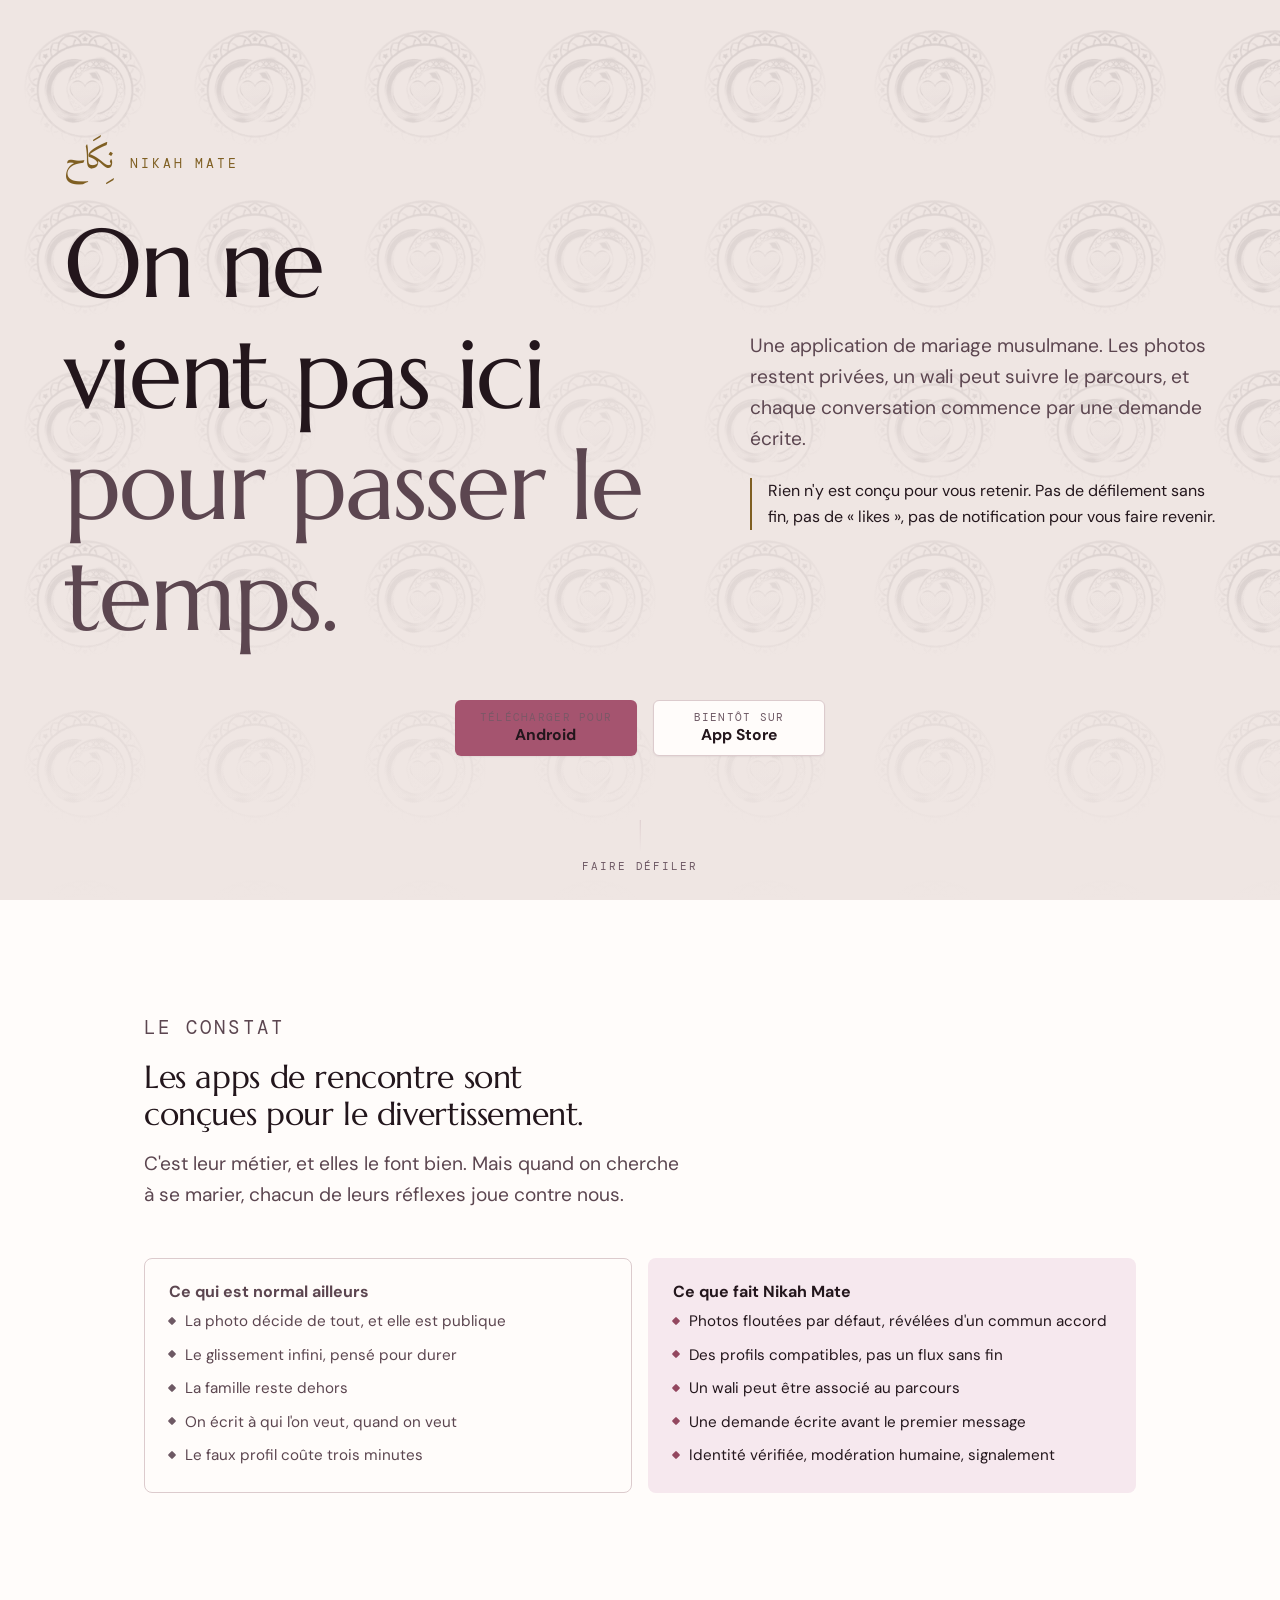
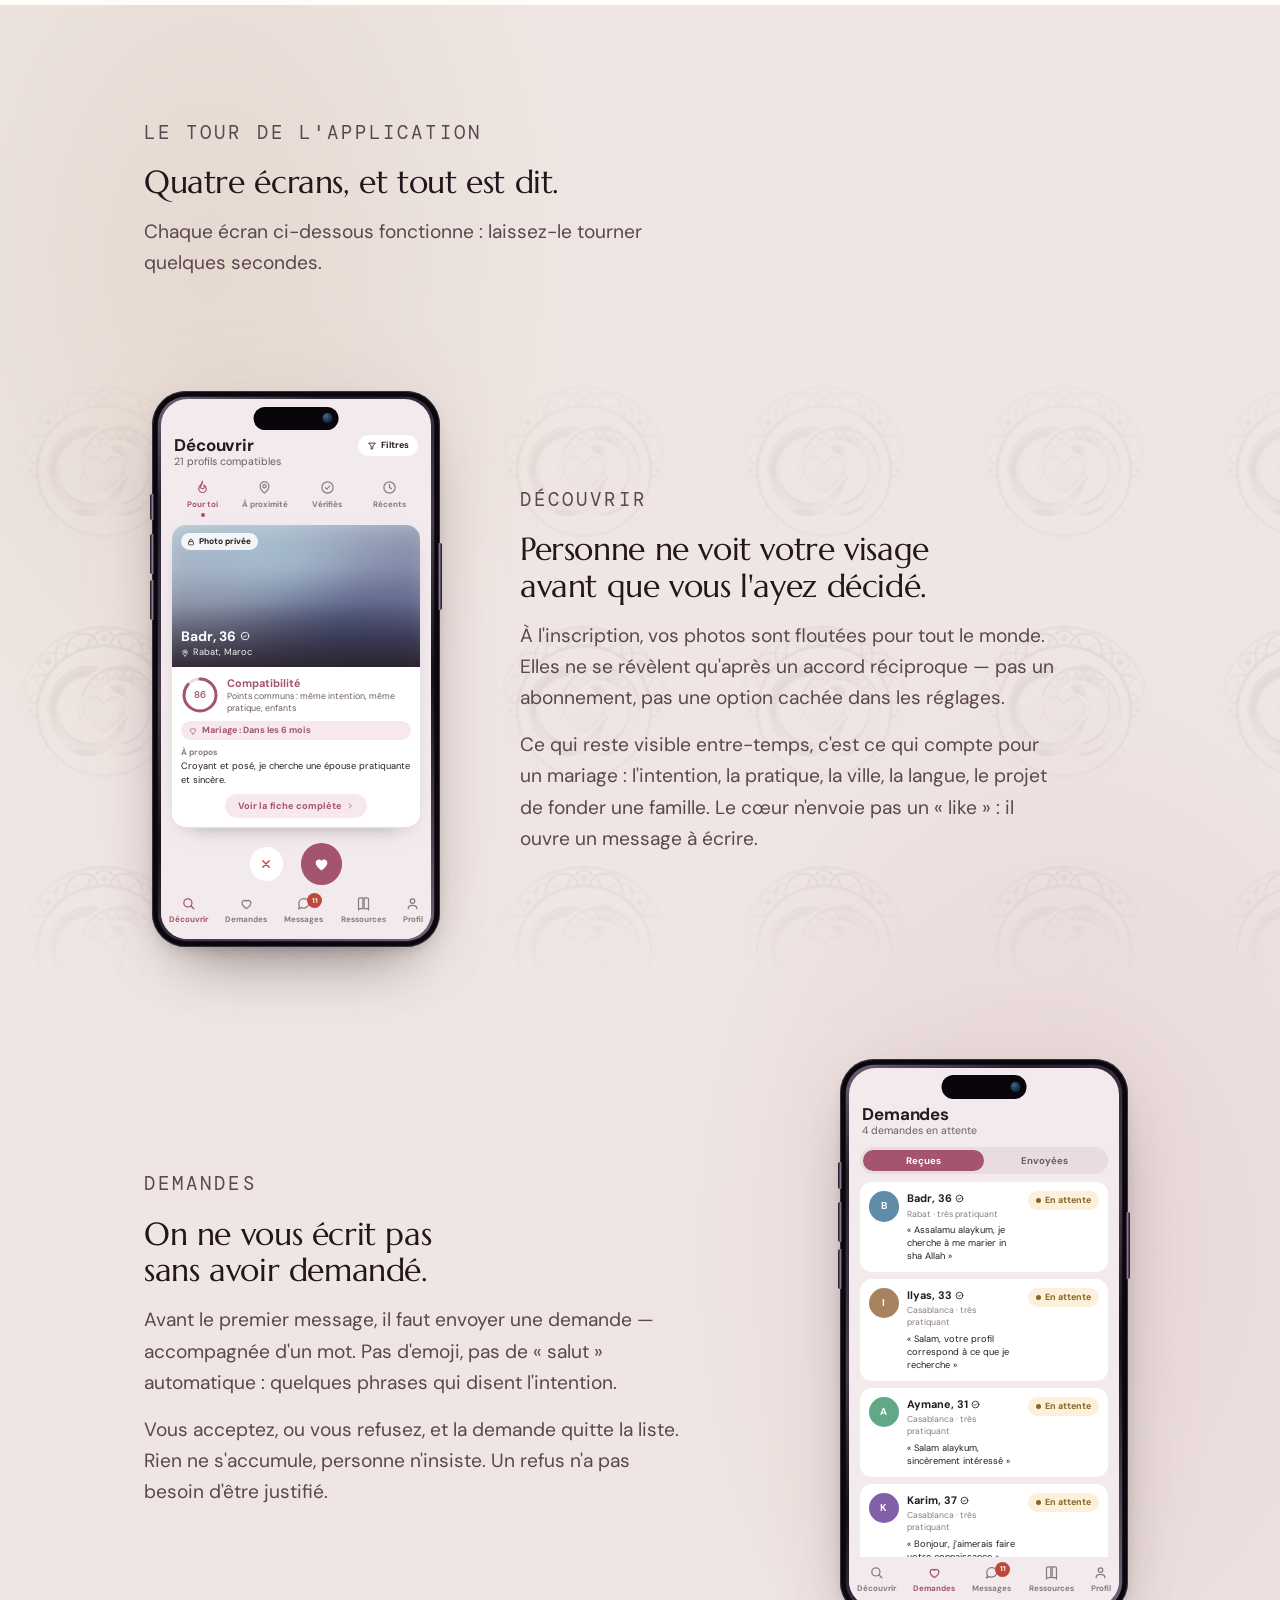
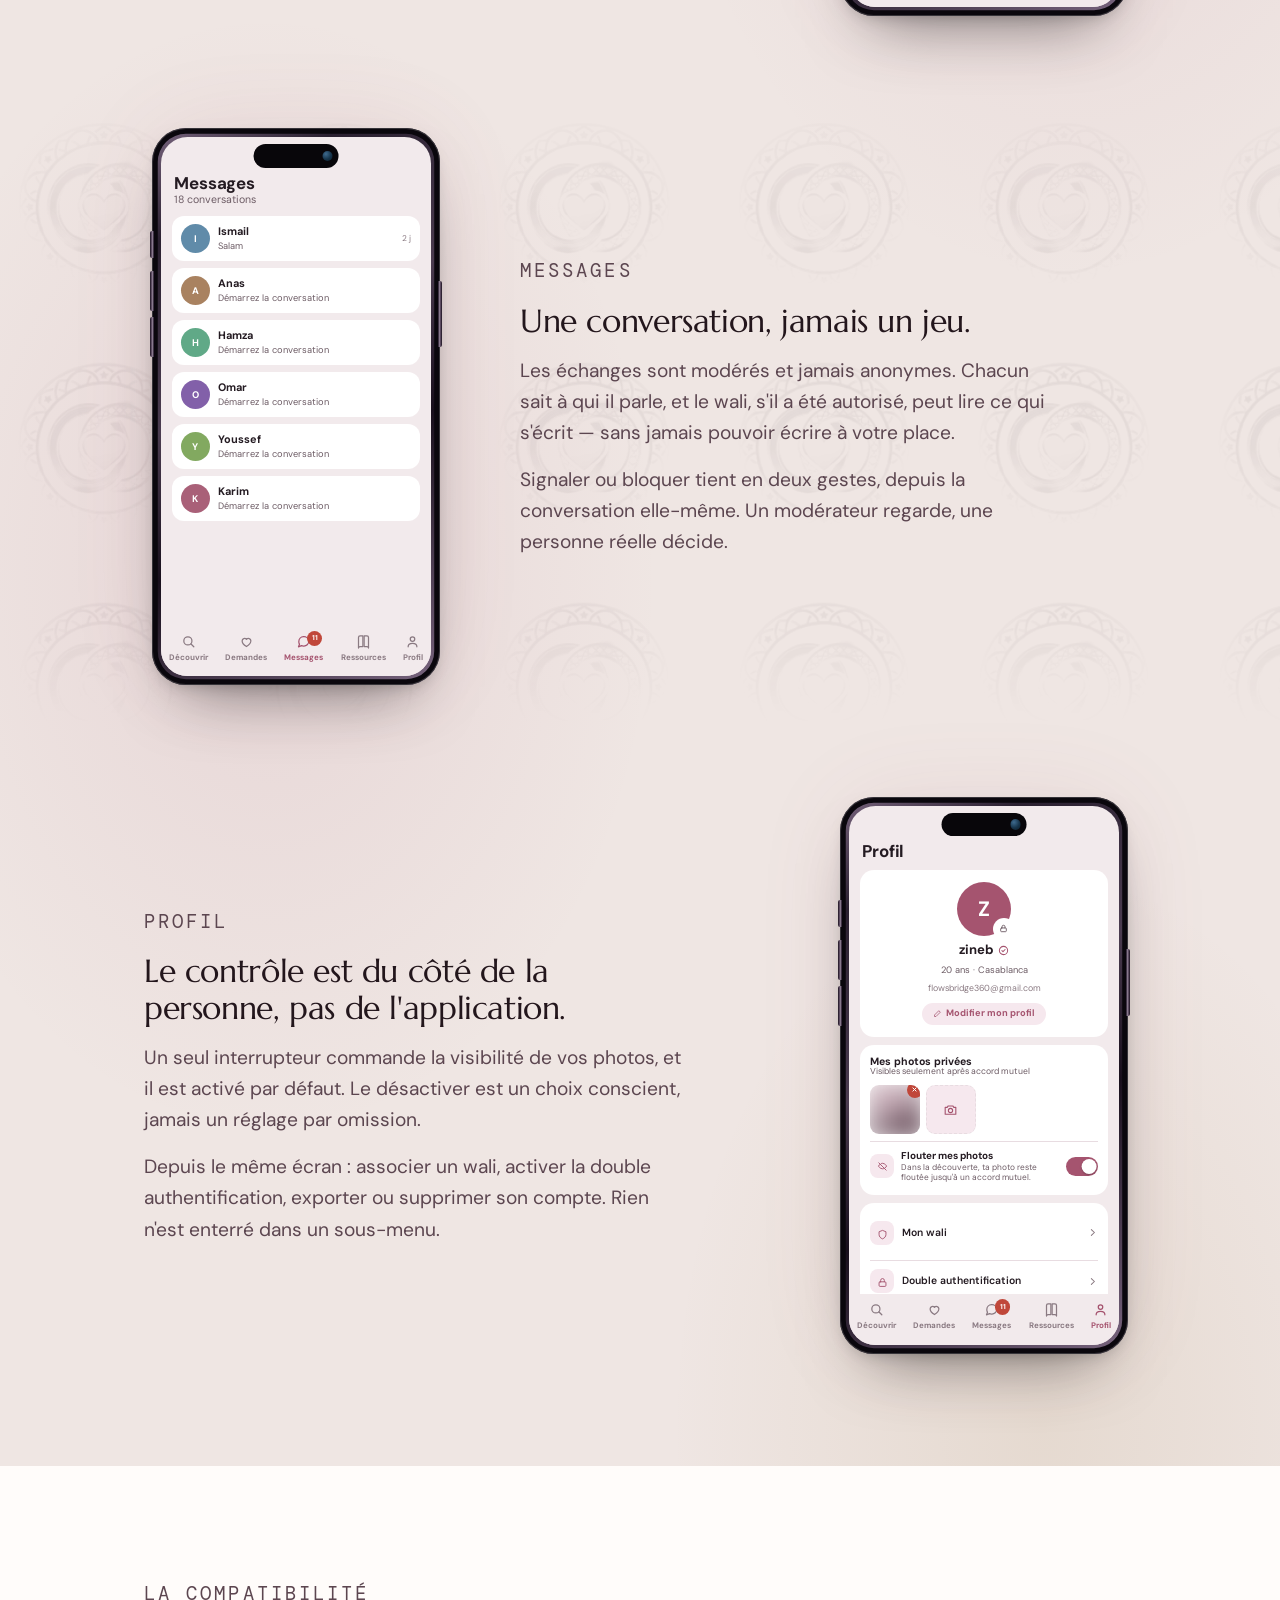
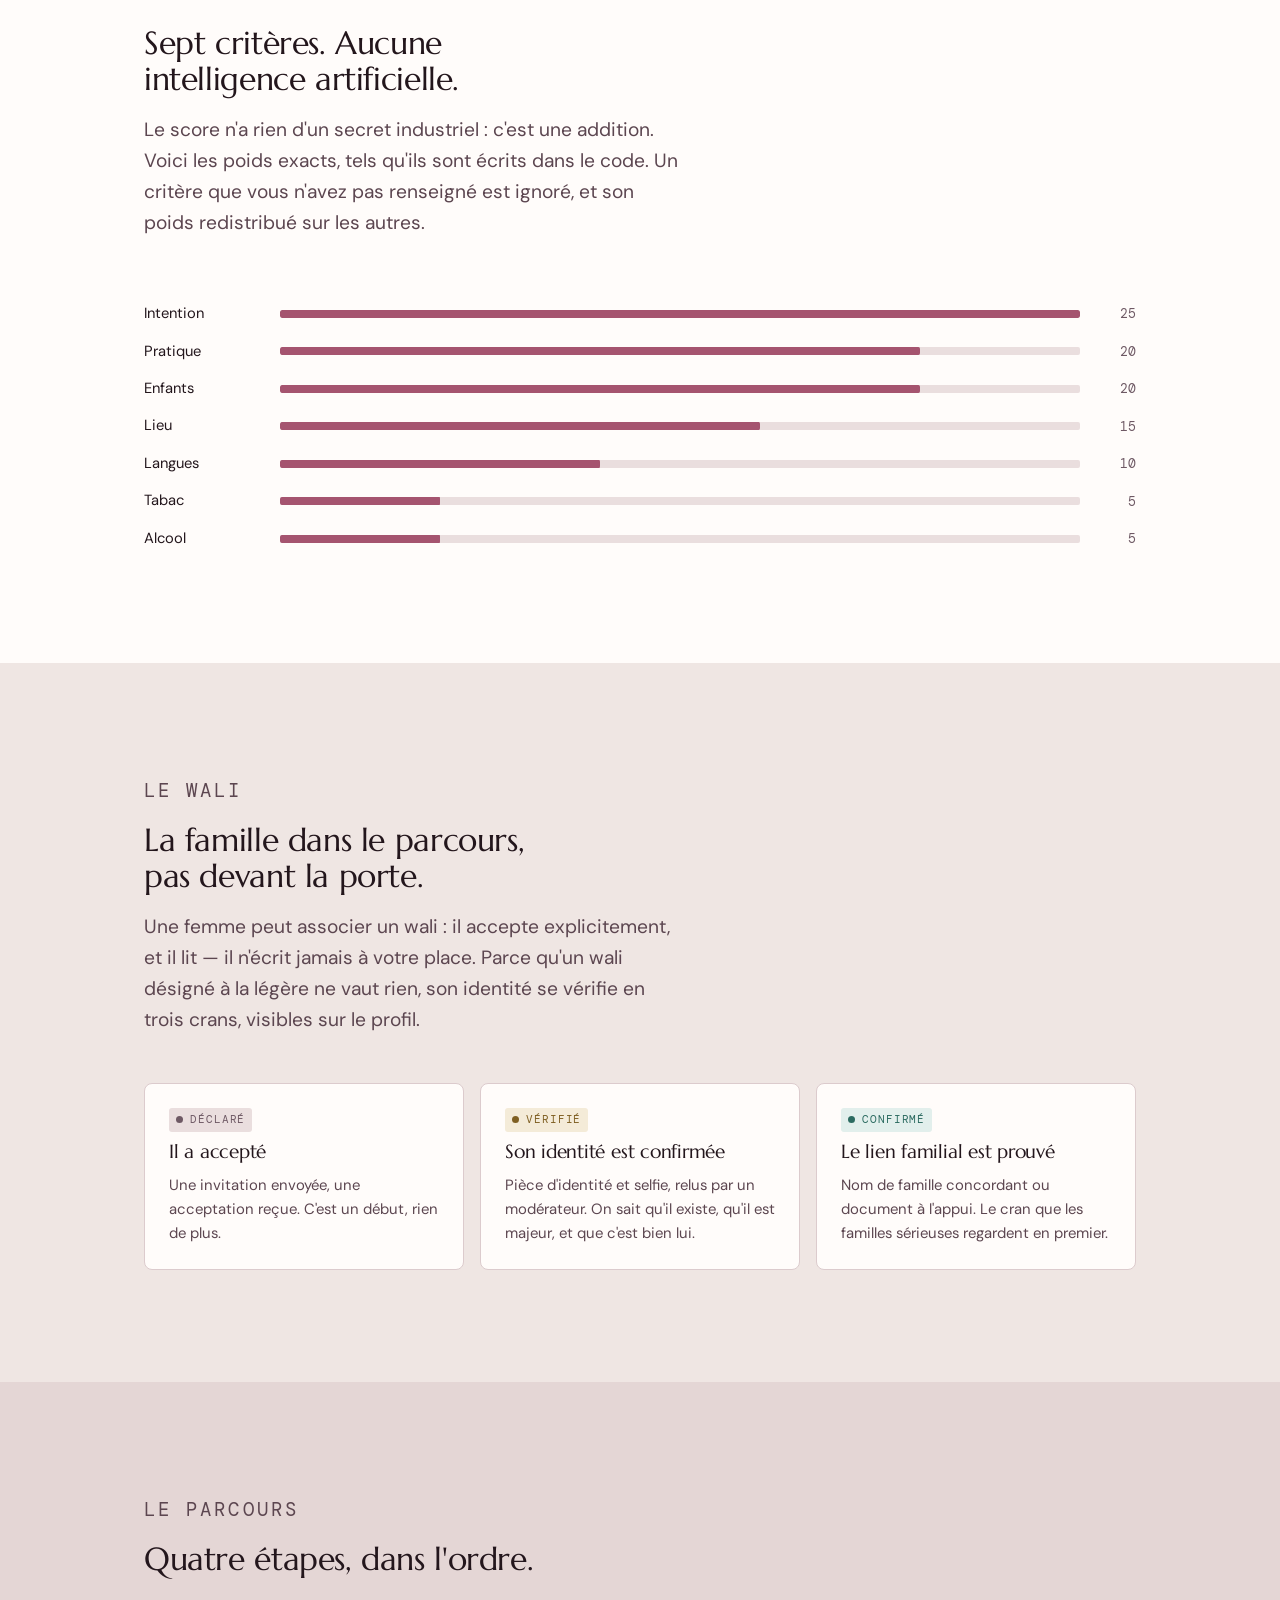
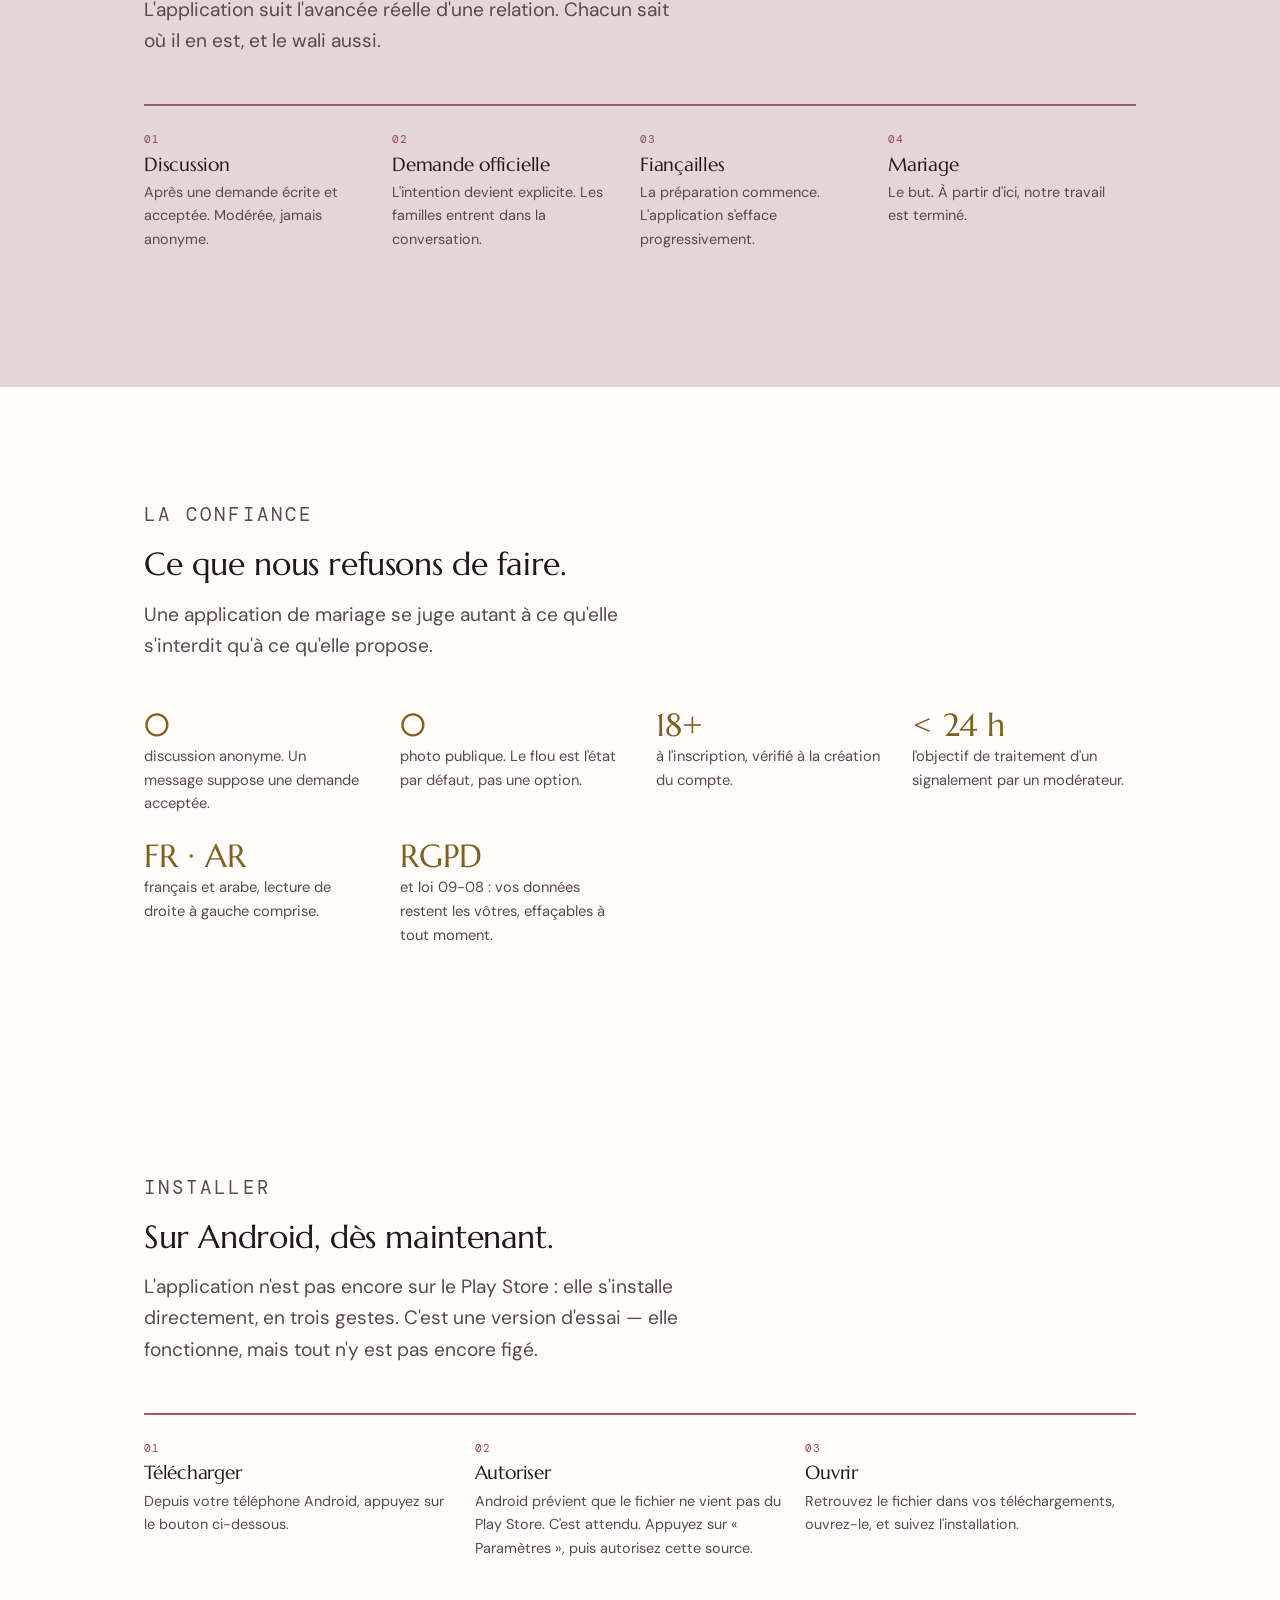
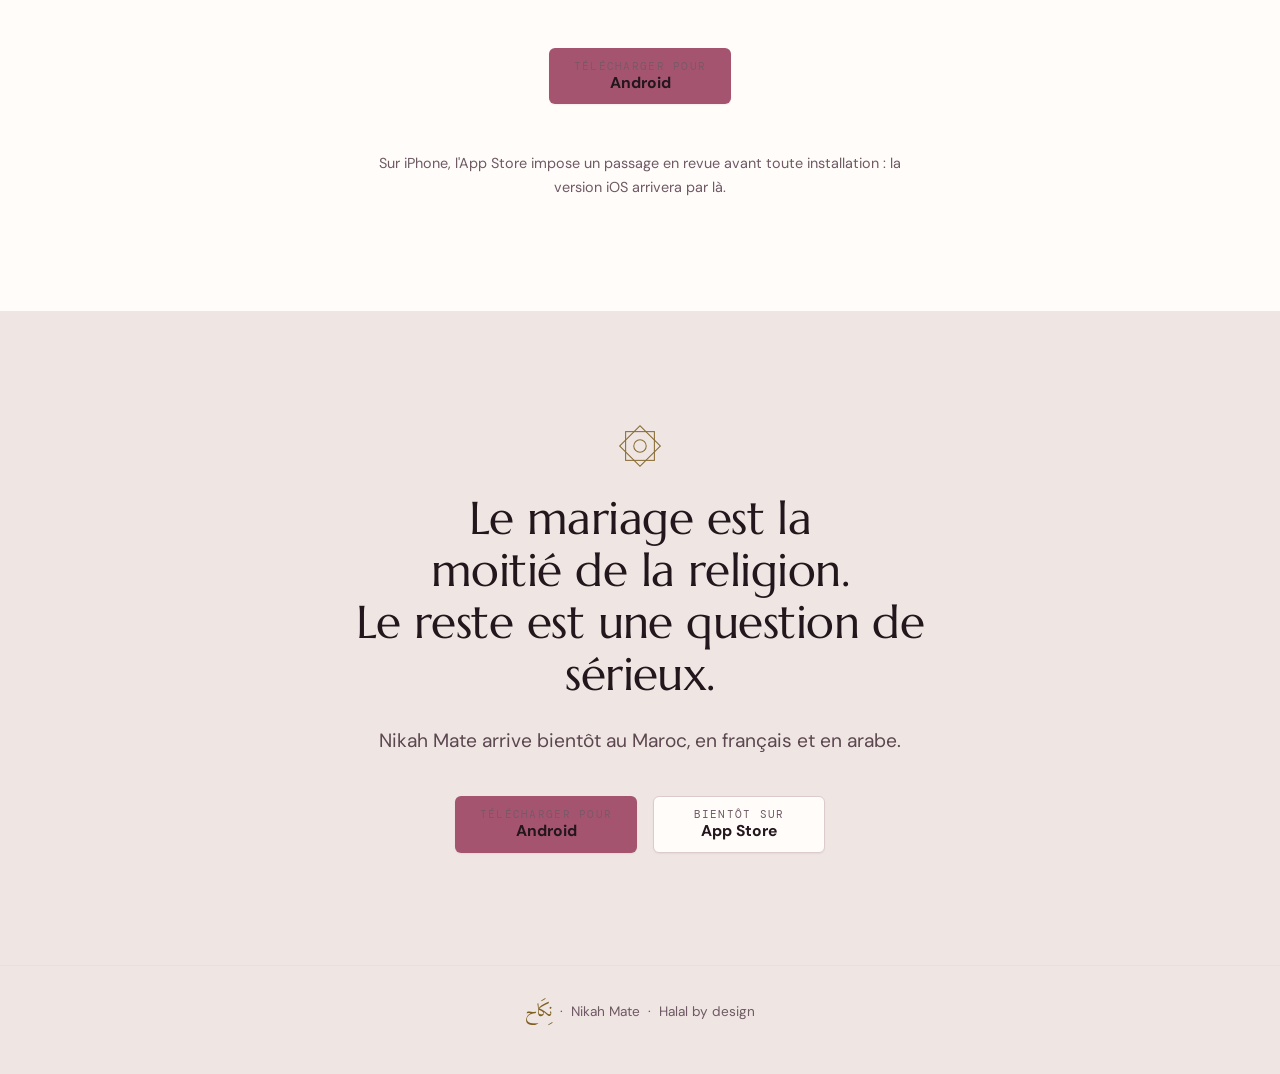
==== index.html @ a880b97d "feat: add landing page with android download" ====
<!doctype html>
<html lang="fr">
<head>
<meta charset="utf-8">
<meta name="viewport" content="width=device-width, initial-scale=1">

<title>Nikah Mate — application de mariage musulmane</title>
<meta name="description" content="Une application de mariage musulmane : photos privées par défaut, wali associé au parcours, conversations modérées. Bientôt sur iOS et Android.">

<!-- Adresse publique du site. À remplacer par ton domaine définitif :
     c'est le seul endroit à modifier, ici et dans les deux balises og:url
     et canonical ci-dessous. -->
<link rel="canonical" href="https://nikahmate.netlify.app/">

<meta property="og:type" content="website">
<meta property="og:locale" content="fr_FR">
<meta property="og:site_name" content="Nikah Mate">
<meta property="og:title" content="Nikah Mate — application de mariage musulmane">
<meta property="og:description" content="Photos privées par défaut, wali associé au parcours, conversations modérées. On ne vient pas ici pour passer le temps.">
<meta property="og:url" content="https://nikahmate.netlify.app/">
<meta property="og:image" content="https://nikahmate.netlify.app/assets/og.png">
<meta property="og:image:width" content="1200">
<meta property="og:image:height" content="630">
<meta property="og:image:alt" content="Le logo de Nikah Mate sur fond aubergine.">
<meta name="twitter:card" content="summary_large_image">

<link rel="icon" type="image/png" sizes="32x32" href="assets/favicon-32.png">
<link rel="apple-touch-icon" href="assets/apple-touch-icon.png">

<!-- La couleur de la barre du navigateur suit le thème du visiteur. -->
<meta name="theme-color" content="#EFE6E3" media="(prefers-color-scheme: light)">
<meta name="theme-color" content="#191014" media="(prefers-color-scheme: dark)">

<link rel="preconnect" href="https://fonts.googleapis.com">
<link rel="preconnect" href="https://fonts.gstatic.com" crossorigin>
<link rel="stylesheet" href="https://fonts.googleapis.com/css2?family=Amiri:wght@400;700&family=DM+Mono:wght@400;500&family=DM+Sans:opsz,wght@9..40,400;9..40,500;9..40,700&family=Marcellus&display=swap">

<link rel="stylesheet" href="assets/styles.css">
<script src="assets/app.js" defer></script>
</head>
<body>

<!-- ══ pictogrammes, définis une fois ══ -->
<svg width="0" height="0" style="position:absolute" aria-hidden="true">
  <defs>
    <g id="i-flame"><path d="M12 2c1 4-3 5-3 9a3 3 0 0 0 6 0c0-1-.4-2-1-3 2 1 4 3.5 4 6a6 6 0 0 1-12 0c0-5 5-6 6-12z"/></g>
    <g id="i-pin"><path d="M12 21s7-5.5 7-11a7 7 0 1 0-14 0c0 5.5 7 11 7 11z"/><circle cx="12" cy="10" r="2.6"/></g>
    <g id="i-check-c"><circle cx="12" cy="12" r="9"/><path d="M8.5 12.2l2.4 2.4 4.6-4.8"/></g>
    <g id="i-clock"><circle cx="12" cy="12" r="9"/><path d="M12 7.5V12l3 1.8"/></g>
    <g id="i-search"><circle cx="11" cy="11" r="6.5"/><path d="M16 16l4.5 4.5"/></g>
    <g id="i-hands"><path d="M12 20s-7-4.3-7-9a4 4 0 0 1 7-2.6A4 4 0 0 1 19 11c0 4.7-7 9-7 9z"/></g>
    <g id="i-msg"><path d="M20.5 11.5a7.8 7.8 0 0 1-8.5 7.8 9 9 0 0 1-3.2-.6L4 20.5l1.6-4.2a7.6 7.6 0 0 1-1.1-4A8 8 0 0 1 12 4.3a8 8 0 0 1 8.5 7.2z"/></g>
    <g id="i-book"><path d="M4 5.5A2.5 2.5 0 0 1 6.5 3H11v17H6.5A2.5 2.5 0 0 0 4 22.5z"/><path d="M20 5.5A2.5 2.5 0 0 0 17.5 3H13v17h4.5a2.5 2.5 0 0 1 2.5 2.5z"/></g>
    <g id="i-user"><circle cx="12" cy="8" r="3.6"/><path d="M5 20.5c0-3.6 3.1-5.6 7-5.6s7 2 7 5.6"/></g>
    <g id="i-heart"><path d="M12 20.4S3.8 15.2 3.8 9.6A4.6 4.6 0 0 1 12 6.9a4.6 4.6 0 0 1 8.2 2.7c0 5.6-8.2 10.8-8.2 10.8z"/></g>
    <g id="i-x"><path d="M6.5 6.5l11 11M17.5 6.5l-11 11"/></g>
    <g id="i-funnel"><path d="M4 5h16l-6 7v6l-4 2v-8z"/></g>
    <g id="i-chev"><path d="M9.5 5.5L16 12l-6.5 6.5"/></g>
    <g id="i-lock"><rect x="4.5" y="10.5" width="15" height="10" rx="2.2"/><path d="M8 10.5V7.4a4 4 0 0 1 8 0v3.1"/></g>
    <g id="i-shield"><path d="M12 3l7.5 3v6c0 4.6-3.2 8-7.5 9.5C7.7 20 4.5 16.6 4.5 12V6z"/></g>
    <g id="i-cam"><path d="M3.5 8.5h3.2l1.6-2.2h7.4l1.6 2.2h3.2v11h-17z"/><circle cx="12" cy="13.6" r="3.4"/></g>
    <g id="i-eye-off"><path d="M4 4l16 16"/><path d="M9.6 5.4A9.8 9.8 0 0 1 12 5c5.5 0 9 6 9 6a15 15 0 0 1-3.2 3.9M6.3 7.4A15.6 15.6 0 0 0 3 11s3.5 6 9 6a9.6 9.6 0 0 0 3.6-.7"/></g>
    <g id="i-pencil"><path d="M15.5 4.5l4 4L8 20H4v-4z"/></g>
  </defs>
</svg>

<div class="progress" aria-hidden="true"></div>

<!-- ══════════════ HÉRO ══════════════ -->
<header class="hero">
  <div id="lattice" aria-hidden="true"></div>

  <div class="hero-inner">
    <div class="wordmark rise" style="--i:0">
      <span class="ar">نِكَاح</span>
      <span class="lat">Nikah&nbsp;Mate</span>
    </div>

    <h1 class="rise" style="--i:1">
      On ne vient pas ici<br>
      <span class="soft">pour passer le temps.</span>
    </h1>

    <div class="hero-side">
      <p class="hero-lede rise" style="--i:2">
        Une application de mariage musulmane. Les photos restent privées,
        un wali peut suivre le parcours, et chaque conversation commence
        par une demande écrite.
      </p>

      <p class="hero-note rise" style="--i:3">
        Rien n'y est conçu pour vous retenir. Pas de défilement sans fin,
        pas de « likes », pas de notification pour vous faire revenir.
      </p>
    </div>

    <div class="cta-row rise" style="--i:4">
      <a class="store store--go" href="https://github.com/TON-COMPTE/nikah-mate-site/releases/latest/download/nikah-mate.apk" download>
        <span class="small">Télécharger pour</span>
        <span class="big">Android</span>
      </a>
      <span class="store"><span class="small">Bientôt sur</span><span class="big">App Store</span></span>
    </div>
  </div>

  <div class="scroll-hint" aria-hidden="true"><i></i>Faire défiler</div>
</header>

<!-- ══════════════ LE CONSTAT ══════════════ -->
<section class="band band--surface">
  <div class="inner">
    <div class="prose rise">
      <p class="eyebrow">Le constat</p>
      <h2>Les apps de rencontre sont conçues pour le divertissement.</h2>
      <p>C'est leur métier, et elles le font bien. Mais quand on cherche à se marier, chacun de leurs réflexes joue contre nous.</p>
    </div>

    <div class="contrast-grid">
      <div class="pane pane--them rise" style="--i:0">
        <h3>Ce qui est normal ailleurs</h3>
        <ul>
          <li>La photo décide de tout, et elle est publique</li>
          <li>Le glissement infini, pensé pour durer</li>
          <li>La famille reste dehors</li>
          <li>On écrit à qui l'on veut, quand on veut</li>
          <li>Le faux profil coûte trois minutes</li>
        </ul>
      </div>
      <div class="pane pane--us rise" style="--i:1">
        <h3>Ce que fait Nikah Mate</h3>
        <ul>
          <li>Photos floutées par défaut, révélées d'un commun accord</li>
          <li>Des profils compatibles, pas un flux sans fin</li>
          <li>Un wali peut être associé au parcours</li>
          <li>Une demande écrite avant le premier message</li>
          <li>Identité vérifiée, modération humaine, signalement</li>
        </ul>
      </div>
    </div>
  </div>
</section>

<!-- ══════════════════════════════════════════════════════════
     LE TOUR DE L'APPLICATION — quatre écrans, quatre gestes
     ══════════════════════════════════════════════════════════ -->
<section class="band band--tour">
  <div class="inner tour">

    <div class="prose rise">
      <p class="eyebrow">Le tour de l'application</p>
      <h2>Quatre écrans, et tout est dit.</h2>
      <p>Chaque écran ci-dessous fonctionne : laissez-le tourner quelques secondes.</p>
    </div>

    <!-- ── 1. DÉCOUVRIR ── -->
    <div class="scene scene--tiled">
      <div class="ph rise" role="img" aria-label="Écran Découvrir : une carte de profil avec photo floutée, ville, score de compatibilité et les boutons refuser ou envoyer une demande.">
        <div class="ph-screen">
          <div class="ph-head">
            <div style="flex:1">
              <div class="ttl">Découvrir</div>
              <div class="sub">21 profils compatibles</div>
            </div>
            <span class="a-pill" style="background:var(--a-card);color:var(--a-ink);padding:.28rem .55rem">
              <svg class="ico" width="10" height="10" viewBox="0 0 24 24" fill="none" stroke="currentColor" stroke-width="2" stroke-linejoin="round"><use href="#i-funnel"/></svg>
              Filtres
            </span>
          </div>

          <div class="ph-body">
            <div>
              <div class="sorttabs" id="d-tabs">
                <div class="sorttab on"><svg class="ico" width="15" height="15" viewBox="0 0 24 24" fill="none" stroke="currentColor" stroke-width="1.9" stroke-linejoin="round"><use href="#i-flame"/></svg><span>Pour toi</span></div>
                <div class="sorttab"><svg class="ico" width="15" height="15" viewBox="0 0 24 24" fill="none" stroke="currentColor" stroke-width="1.9" stroke-linejoin="round"><use href="#i-pin"/></svg><span>À proximité</span></div>
                <div class="sorttab"><svg class="ico" width="15" height="15" viewBox="0 0 24 24" fill="none" stroke="currentColor" stroke-width="1.9" stroke-linecap="round" stroke-linejoin="round"><use href="#i-check-c"/></svg><span>Vérifiés</span></div>
                <div class="sorttab"><svg class="ico" width="15" height="15" viewBox="0 0 24 24" fill="none" stroke="currentColor" stroke-width="1.9" stroke-linecap="round"><use href="#i-clock"/></svg><span>Récents</span></div>
              </div>
              <div class="dotrail"><b id="d-dot"></b></div>
            </div>

            <div class="stack" id="d-stack"></div>

            <div class="dacts">
              <div class="dbtn dbtn--no"><svg class="ico" width="14" height="14" viewBox="0 0 24 24" fill="none" stroke="currentColor" stroke-width="2.4" stroke-linecap="round"><use href="#i-x"/></svg></div>
              <div class="dbtn dbtn--yes" id="d-heart"><svg class="ico" width="17" height="17" viewBox="0 0 24 24" fill="currentColor"><use href="#i-heart"/></svg></div>
            </div>
          </div>

          <nav class="ph-tabs">
            <div class="ph-tab on"><svg class="ico" width="15" height="15" viewBox="0 0 24 24" fill="none" stroke="currentColor" stroke-width="2" stroke-linecap="round"><use href="#i-search"/></svg><span>Découvrir</span></div>
            <div class="ph-tab"><svg class="ico" width="15" height="15" viewBox="0 0 24 24" fill="none" stroke="currentColor" stroke-width="2" stroke-linejoin="round"><use href="#i-hands"/></svg><span>Demandes</span></div>
            <div class="ph-tab"><svg class="ico" width="15" height="15" viewBox="0 0 24 24" fill="none" stroke="currentColor" stroke-width="2" stroke-linejoin="round"><use href="#i-msg"/></svg><span>Messages</span><em class="nb">11</em></div>
            <div class="ph-tab"><svg class="ico" width="15" height="15" viewBox="0 0 24 24" fill="none" stroke="currentColor" stroke-width="2" stroke-linejoin="round"><use href="#i-book"/></svg><span>Ressources</span></div>
            <div class="ph-tab"><svg class="ico" width="15" height="15" viewBox="0 0 24 24" fill="none" stroke="currentColor" stroke-width="2" stroke-linecap="round"><use href="#i-user"/></svg><span>Profil</span></div>
          </nav>
        </div>
      </div>

      <div class="prose rise" style="--i:1">
        <p class="eyebrow">Découvrir</p>
        <h2>Personne ne voit votre visage avant que vous l'ayez décidé.</h2>
        <p>
          À l'inscription, vos photos sont floutées pour tout le monde. Elles ne se
          révèlent qu'après un accord réciproque — pas un abonnement, pas une option
          cachée dans les réglages.
        </p>
        <p>
          Ce qui reste visible entre-temps, c'est ce qui compte pour un mariage :
          l'intention, la pratique, la ville, la langue, le projet de fonder une famille.
          Le cœur n'envoie pas un « like » : il ouvre un message à écrire.
        </p>
      </div>
    </div>

    <!-- ── 2. DEMANDES ── -->
    <div class="scene scene--flip">
      <div class="ph rise" role="img" aria-label="Écran Demandes : les demandes reçues, avec leur statut en attente ou acceptée.">
        <div class="ph-screen">
          <div class="ph-head">
            <div style="flex:1">
              <div class="ttl">Demandes</div>
              <div class="sub" id="r-count">4 demandes en attente</div>
            </div>
          </div>

          <div class="ph-body">
            <div class="seg" id="r-seg">
              <b></b>
              <span class="on">Reçues</span>
              <span>Envoyées</span>
            </div>
            <div class="reqlist" id="r-list"></div>
          </div>

          <nav class="ph-tabs">
            <div class="ph-tab"><svg class="ico" width="15" height="15" viewBox="0 0 24 24" fill="none" stroke="currentColor" stroke-width="2" stroke-linecap="round"><use href="#i-search"/></svg><span>Découvrir</span></div>
            <div class="ph-tab on"><svg class="ico" width="15" height="15" viewBox="0 0 24 24" fill="none" stroke="currentColor" stroke-width="2" stroke-linejoin="round"><use href="#i-hands"/></svg><span>Demandes</span></div>
            <div class="ph-tab"><svg class="ico" width="15" height="15" viewBox="0 0 24 24" fill="none" stroke="currentColor" stroke-width="2" stroke-linejoin="round"><use href="#i-msg"/></svg><span>Messages</span><em class="nb">11</em></div>
            <div class="ph-tab"><svg class="ico" width="15" height="15" viewBox="0 0 24 24" fill="none" stroke="currentColor" stroke-width="2" stroke-linejoin="round"><use href="#i-book"/></svg><span>Ressources</span></div>
            <div class="ph-tab"><svg class="ico" width="15" height="15" viewBox="0 0 24 24" fill="none" stroke="currentColor" stroke-width="2" stroke-linecap="round"><use href="#i-user"/></svg><span>Profil</span></div>
          </nav>
        </div>
      </div>

      <div class="prose rise" style="--i:1">
        <p class="eyebrow">Demandes</p>
        <h2>On ne vous écrit pas sans avoir demandé.</h2>
        <p>
          Avant le premier message, il faut envoyer une demande — accompagnée d'un mot.
          Pas d'emoji, pas de « salut » automatique : quelques phrases qui disent
          l'intention.
        </p>
        <p>
          Vous acceptez, ou vous refusez, et la demande quitte la liste. Rien ne
          s'accumule, personne n'insiste. Un refus n'a pas besoin d'être justifié.
        </p>
      </div>
    </div>

    <!-- ── 3. MESSAGES ── -->
    <div class="scene scene--tiled">
      <div class="ph rise" role="img" aria-label="Écran Messages : la liste des conversations en cours.">
        <div class="ph-screen">
          <div class="ph-head">
            <div style="flex:1">
              <div class="ttl">Messages</div>
              <div class="sub">18 conversations</div>
            </div>
          </div>

          <div class="ph-body">
            <div class="convlist" id="m-list"></div>
          </div>

          <nav class="ph-tabs">
            <div class="ph-tab"><svg class="ico" width="15" height="15" viewBox="0 0 24 24" fill="none" stroke="currentColor" stroke-width="2" stroke-linecap="round"><use href="#i-search"/></svg><span>Découvrir</span></div>
            <div class="ph-tab"><svg class="ico" width="15" height="15" viewBox="0 0 24 24" fill="none" stroke="currentColor" stroke-width="2" stroke-linejoin="round"><use href="#i-hands"/></svg><span>Demandes</span></div>
            <div class="ph-tab on"><svg class="ico" width="15" height="15" viewBox="0 0 24 24" fill="none" stroke="currentColor" stroke-width="2" stroke-linejoin="round"><use href="#i-msg"/></svg><span>Messages</span><em class="nb" id="m-badge">11</em></div>
            <div class="ph-tab"><svg class="ico" width="15" height="15" viewBox="0 0 24 24" fill="none" stroke="currentColor" stroke-width="2" stroke-linejoin="round"><use href="#i-book"/></svg><span>Ressources</span></div>
            <div class="ph-tab"><svg class="ico" width="15" height="15" viewBox="0 0 24 24" fill="none" stroke="currentColor" stroke-width="2" stroke-linecap="round"><use href="#i-user"/></svg><span>Profil</span></div>
          </nav>
        </div>
      </div>

      <div class="prose rise" style="--i:1">
        <p class="eyebrow">Messages</p>
        <h2>Une conversation, jamais un jeu.</h2>
        <p>
          Les échanges sont modérés et jamais anonymes. Chacun sait à qui il parle, et
          le wali, s'il a été autorisé, peut lire ce qui s'écrit — sans jamais pouvoir
          écrire à votre place.
        </p>
        <p>
          Signaler ou bloquer tient en deux gestes, depuis la conversation elle-même.
          Un modérateur regarde, une personne réelle décide.
        </p>
      </div>
    </div>

    <!-- ── 4. PROFIL ── -->
    <div class="scene scene--flip">
      <div class="ph rise" role="img" aria-label="Écran Profil : les photos privées, l'interrupteur de floutage, l'accès au wali et à la double authentification.">
        <div class="ph-screen">
          <div class="ph-head"><div class="ttl">Profil</div></div>

          <div class="ph-body">
            <div class="pcard">
              <div class="pav">
                <div class="circle">Z</div>
                <div class="badge"><svg class="ico" width="9" height="9" viewBox="0 0 24 24" fill="none" stroke="currentColor" stroke-width="2.4" stroke-linecap="round"><use href="#i-lock"/></svg></div>
              </div>
              <div class="nm">
                zineb
                <svg class="ico" width="11" height="11" viewBox="0 0 24 24" fill="none" stroke="var(--a-accent)" stroke-width="2.2" stroke-linecap="round" stroke-linejoin="round"><use href="#i-check-c"/></svg>
              </div>
              <div class="mt">20 ans · Casablanca</div>
              <div class="em">flowsbridge360@gmail.com</div>
              <span class="pbtn">
                <svg class="ico" width="9" height="9" viewBox="0 0 24 24" fill="none" stroke="currentColor" stroke-width="2" stroke-linejoin="round"><use href="#i-pencil"/></svg>
                Modifier mon profil
              </span>
            </div>

            <div class="psec">
              <div>
                <div class="h">Mes photos privées</div>
                <div class="s">Visibles seulement après accord mutuel</div>
              </div>

              <div class="photos">
                <div class="photo blurred" id="p-photo">
                  <div class="img" style="background:
                    radial-gradient(58% 52% at 42% 30%, #C9A9B6, transparent 68%),
                    radial-gradient(66% 58% at 70% 74%, #6E5460, transparent 72%),
                    linear-gradient(155deg, #EADCE1, #7C6470)"></div>
                  <div class="x"><svg class="ico" width="7" height="7" viewBox="0 0 24 24" fill="none" stroke="currentColor" stroke-width="3.4" stroke-linecap="round"><use href="#i-x"/></svg></div>
                </div>
                <div class="photo photo--add">
                  <svg class="ico" width="15" height="15" viewBox="0 0 24 24" fill="none" stroke="currentColor" stroke-width="1.8" stroke-linejoin="round"><use href="#i-cam"/></svg>
                </div>
              </div>

              <div class="prow">
                <div class="ic"><svg class="ico" width="11" height="11" viewBox="0 0 24 24" fill="none" stroke="currentColor" stroke-width="2" stroke-linecap="round"><use href="#i-eye-off"/></svg></div>
                <div class="tx">
                  <b>Flouter mes photos</b>
                  <span>Dans la découverte, ta photo reste floutée jusqu'à un accord mutuel.</span>
                </div>
                <div class="sw on" id="p-switch"><i></i></div>
              </div>
            </div>

            <div class="psec pmenu">
              <div>
                <div class="ic" style="width:1.5rem;height:1.5rem;border-radius:8px;background:var(--a-wash);color:var(--a-accent);display:grid;place-items:center">
                  <svg class="ico" width="11" height="11" viewBox="0 0 24 24" fill="none" stroke="currentColor" stroke-width="2" stroke-linejoin="round"><use href="#i-shield"/></svg>
                </div>
                Mon wali
                <svg class="ico ch" width="11" height="11" viewBox="0 0 24 24" fill="none" stroke="currentColor" stroke-width="2.2" stroke-linecap="round"><use href="#i-chev"/></svg>
              </div>
              <div>
                <div class="ic" style="width:1.5rem;height:1.5rem;border-radius:8px;background:var(--a-wash);color:var(--a-accent);display:grid;place-items:center">
                  <svg class="ico" width="11" height="11" viewBox="0 0 24 24" fill="none" stroke="currentColor" stroke-width="2" stroke-linecap="round"><use href="#i-lock"/></svg>
                </div>
                Double authentification
                <svg class="ico ch" width="11" height="11" viewBox="0 0 24 24" fill="none" stroke="currentColor" stroke-width="2.2" stroke-linecap="round"><use href="#i-chev"/></svg>
              </div>
            </div>
          </div>

          <nav class="ph-tabs">
            <div class="ph-tab"><svg class="ico" width="15" height="15" viewBox="0 0 24 24" fill="none" stroke="currentColor" stroke-width="2" stroke-linecap="round"><use href="#i-search"/></svg><span>Découvrir</span></div>
            <div class="ph-tab"><svg class="ico" width="15" height="15" viewBox="0 0 24 24" fill="none" stroke="currentColor" stroke-width="2" stroke-linejoin="round"><use href="#i-hands"/></svg><span>Demandes</span></div>
            <div class="ph-tab"><svg class="ico" width="15" height="15" viewBox="0 0 24 24" fill="none" stroke="currentColor" stroke-width="2" stroke-linejoin="round"><use href="#i-msg"/></svg><span>Messages</span><em class="nb">11</em></div>
            <div class="ph-tab"><svg class="ico" width="15" height="15" viewBox="0 0 24 24" fill="none" stroke="currentColor" stroke-width="2" stroke-linejoin="round"><use href="#i-book"/></svg><span>Ressources</span></div>
            <div class="ph-tab on"><svg class="ico" width="15" height="15" viewBox="0 0 24 24" fill="none" stroke="currentColor" stroke-width="2" stroke-linecap="round"><use href="#i-user"/></svg><span>Profil</span></div>
          </nav>
        </div>
      </div>

      <div class="prose rise" style="--i:1">
        <p class="eyebrow">Profil</p>
        <h2>Le contrôle est du côté de la personne, pas de l'application.</h2>
        <p>
          Un seul interrupteur commande la visibilité de vos photos, et il est activé
          par défaut. Le désactiver est un choix conscient, jamais un réglage par
          omission.
        </p>
        <p>
          Depuis le même écran : associer un wali, activer la double authentification,
          exporter ou supprimer son compte. Rien n'est enterré dans un sous-menu.
        </p>
      </div>
    </div>

  </div>
</section>

<!-- ══════════════ COMPATIBILITÉ ══════════════ -->
<section class="band band--surface">
  <div class="inner">
    <div class="prose rise">
      <p class="eyebrow">La compatibilité</p>
      <h2>Sept critères. Aucune intelligence artificielle.</h2>
      <p>
        Le score n'a rien d'un secret industriel : c'est une addition. Voici les poids
        exacts, tels qu'ils sont écrits dans le code. Un critère que vous n'avez pas
        renseigné est ignoré, et son poids redistribué sur les autres.
      </p>
    </div>

    <div class="weights rise">
      <div class="w-row"><span class="lbl">Intention</span><div class="w-track"><div class="w-fill" style="--w:1;   --i:0"></div></div><span class="num mono">25</span></div>
      <div class="w-row"><span class="lbl">Pratique</span><div class="w-track"><div class="w-fill" style="--w:0.8; --i:1"></div></div><span class="num mono">20</span></div>
      <div class="w-row"><span class="lbl">Enfants</span><div class="w-track"><div class="w-fill" style="--w:0.8; --i:2"></div></div><span class="num mono">20</span></div>
      <div class="w-row"><span class="lbl">Lieu</span><div class="w-track"><div class="w-fill" style="--w:0.6; --i:3"></div></div><span class="num mono">15</span></div>
      <div class="w-row"><span class="lbl">Langues</span><div class="w-track"><div class="w-fill" style="--w:0.4; --i:4"></div></div><span class="num mono">10</span></div>
      <div class="w-row"><span class="lbl">Tabac</span><div class="w-track"><div class="w-fill" style="--w:0.2; --i:5"></div></div><span class="num mono">5</span></div>
      <div class="w-row"><span class="lbl">Alcool</span><div class="w-track"><div class="w-fill" style="--w:0.2; --i:6"></div></div><span class="num mono">5</span></div>
    </div>
  </div>
</section>

<!-- ══════════════ LE WALI ══════════════ -->
<section class="band">
  <div class="inner">
    <div class="prose rise">
      <p class="eyebrow">Le wali</p>
      <h2>La famille dans le parcours, pas devant la porte.</h2>
      <p>
        Une femme peut associer un wali : il accepte explicitement, et il lit — il
        n'écrit jamais à votre place. Parce qu'un wali désigné à la légère ne vaut
        rien, son identité se vérifie en trois crans, visibles sur le profil.
      </p>
    </div>

    <div class="tiers">
      <div class="tier tier--1 rise" style="--i:0">
        <span class="chip">Déclaré</span>
        <h3>Il a accepté</h3>
        <p>Une invitation envoyée, une acceptation reçue. C'est un début, rien de plus.</p>
      </div>
      <div class="tier tier--2 rise" style="--i:1">
        <span class="chip">Vérifié</span>
        <h3>Son identité est confirmée</h3>
        <p>Pièce d'identité et selfie, relus par un modérateur. On sait qu'il existe, qu'il est majeur, et que c'est bien lui.</p>
      </div>
      <div class="tier tier--3 rise" style="--i:2">
        <span class="chip">Confirmé</span>
        <h3>Le lien familial est prouvé</h3>
        <p>Nom de famille concordant ou document à l'appui. Le cran que les familles sérieuses regardent en premier.</p>
      </div>
    </div>
  </div>
</section>

<!-- ══════════════ LE PARCOURS ══════════════ -->
<section class="band band--deep">
  <div class="inner">
    <div class="prose rise">
      <p class="eyebrow">Le parcours</p>
      <h2>Quatre étapes, dans l'ordre.</h2>
      <p>L'application suit l'avancée réelle d'une relation. Chacun sait où il en est, et le wali aussi.</p>
    </div>

    <div class="path">
      <div class="step rise" style="--i:0"><span class="n mono">01</span><h3>Discussion</h3><p>Après une demande écrite et acceptée. Modérée, jamais anonyme.</p></div>
      <div class="step rise" style="--i:1"><span class="n mono">02</span><h3>Demande officielle</h3><p>L'intention devient explicite. Les familles entrent dans la conversation.</p></div>
      <div class="step rise" style="--i:2"><span class="n mono">03</span><h3>Fiançailles</h3><p>La préparation commence. L'application s'efface progressivement.</p></div>
      <div class="step rise" style="--i:3"><span class="n mono">04</span><h3>Mariage</h3><p>Le but. À partir d'ici, notre travail est terminé.</p></div>
    </div>
  </div>
</section>

<!-- ══════════════ CONFIANCE ══════════════ -->
<section class="band band--surface">
  <div class="inner">
    <div class="prose rise">
      <p class="eyebrow">La confiance</p>
      <h2>Ce que nous refusons de faire.</h2>
      <p>Une application de mariage se juge autant à ce qu'elle s'interdit qu'à ce qu'elle propose.</p>
    </div>

    <div class="facts">
      <div class="fact rise" style="--i:0"><span class="big">0</span><span class="k">discussion anonyme. Un message suppose une demande acceptée.</span></div>
      <div class="fact rise" style="--i:1"><span class="big">0</span><span class="k">photo publique. Le flou est l'état par défaut, pas une option.</span></div>
      <div class="fact rise" style="--i:2"><span class="big">18+</span><span class="k">à l'inscription, vérifié à la création du compte.</span></div>
      <div class="fact rise" style="--i:3"><span class="big">&lt;&nbsp;24&nbsp;h</span><span class="k">l'objectif de traitement d'un signalement par un modérateur.</span></div>
      <div class="fact rise" style="--i:4"><span class="big">FR&nbsp;·&nbsp;AR</span><span class="k">français et arabe, lecture de droite à gauche comprise.</span></div>
      <div class="fact rise" style="--i:5"><span class="big">RGPD</span><span class="k">et loi 09-08 : vos données restent les vôtres, effaçables à tout moment.</span></div>
    </div>
  </div>
</section>

<!-- ══════════════ INSTALLER ══════════════ -->
<section class="band band--surface">
  <div class="inner">
    <div class="prose rise">
      <p class="eyebrow">Installer</p>
      <h2>Sur Android, dès maintenant.</h2>
      <p>
        L'application n'est pas encore sur le Play Store : elle s'installe
        directement, en trois gestes. C'est une version d'essai — elle
        fonctionne, mais tout n'y est pas encore figé.
      </p>
    </div>

    <div class="path">
      <div class="step rise" style="--i:0">
        <span class="n mono">01</span>
        <h3>Télécharger</h3>
        <p>Depuis votre téléphone Android, appuyez sur le bouton ci-dessous.</p>
      </div>
      <div class="step rise" style="--i:1">
        <span class="n mono">02</span>
        <h3>Autoriser</h3>
        <p>
          Android prévient que le fichier ne vient pas du Play Store. C'est
          attendu. Appuyez sur « Paramètres », puis autorisez cette source.
        </p>
      </div>
      <div class="step rise" style="--i:2">
        <span class="n mono">03</span>
        <h3>Ouvrir</h3>
        <p>Retrouvez le fichier dans vos téléchargements, ouvrez-le, et suivez l'installation.</p>
      </div>
    </div>

    <div class="cta-row rise" style="justify-content: center">
      <a class="store store--go" href="https://github.com/TON-COMPTE/nikah-mate-site/releases/latest/download/nikah-mate.apk" download>
        <span class="small">Télécharger pour</span>
        <span class="big">Android</span>
      </a>
    </div>

    <p class="rise" style="text-align:center; font-size:0.9rem; color:var(--ink-mute); max-width:34rem; margin:0 auto">
      Sur iPhone, l'App Store impose un passage en revue avant toute
      installation : la version iOS arrivera par là.
    </p>
  </div>
</section>

<!-- ══════════════ CLÔTURE ══════════════ -->
<section class="band">
  <div class="close rise">
    <svg class="seal" viewBox="0 0 48 48" fill="none" stroke="currentColor" stroke-width="1.1" aria-hidden="true">
      <rect x="9" y="9" width="30" height="30" />
      <rect x="9" y="9" width="30" height="30" transform="rotate(45 24 24)" />
      <circle cx="24" cy="24" r="6.5" />
    </svg>

    <h2>Le mariage est la moitié de la religion.<br>Le reste est une question de sérieux.</h2>

    <p style="color: var(--ink-soft); font-size: var(--t-1)">
      Nikah Mate arrive bientôt au Maroc, en français et en arabe.
    </p>

    <div class="cta-row">
      <a class="store store--go" href="https://github.com/TON-COMPTE/nikah-mate-site/releases/latest/download/nikah-mate.apk" download>
        <span class="small">Télécharger pour</span>
        <span class="big">Android</span>
      </a>
      <span class="store"><span class="small">Bientôt sur</span><span class="big">App Store</span></span>
    </div>
  </div>
</section>

<footer>
  <span class="ar" style="font-size: 1.1rem; color: var(--brass)">نِكَاح</span>
  &nbsp;·&nbsp; Nikah Mate &nbsp;·&nbsp; Halal by design
</footer>

</body>
</html>
---- assets/styles.css ----
/* ══════════════ JETONS DE LA PAGE ══════════════
   Deux moments d'un même riad : la lumière de midi sur le plâtre rosé,
   le crépuscule sur l'aubergine et le laiton. */
:root {
  --ground:      #EFE6E3;
  --ground-deep: #E4D6D5;
  --surface:     #FFFCFA;
  --ink:         #23161C;
  --ink-soft:    #5C4650;
  --ink-mute:    #6E5964;
  --rose:        #A5546F;
  --rose-ink:    #93475F;
  --cta-bg:      #A5546F;
  --cta-ink:     #FFFFFF;
  --rose-wash:   #F6E8EE;
  --brass:       #7F5F22;
  --brass-wash:  #F4EBD8;
  --zellige:     #2C6B61;
  --zellige-wash:#E2EFEC;
  --rule:        #DCCBCD;
  --rule-soft:   #EADEDE;
  --lattice-a:   0.11;
  --tour-a:      0.05;
  --halo-rose:   rgba(165, 84, 111, 0.11);
  --halo-brass:  rgba(143, 107, 39, 0.10);
  --shade:       rgba(35, 22, 28, 0.06);

  --scrim-a: rgba(239, 230, 227, 0);
  --scrim-m: rgba(239, 230, 227, 0.55);
  --scrim-b: rgba(239, 230, 227, 1);

  /* échelle typographique — 7 crans, pas un de plus */
  --t--1: 0.82rem;
  --t-0:  1rem;
  --t-1:  1.2rem;
  --t-2:  1.5rem;
  --t-3:  2rem;
  --t-4:  2.85rem;
  --t-5:  clamp(2.8rem, 7.6vw, 6.5rem);

  /* rythme sur 8 */
  --s-1: 0.5rem;
  --s-2: 1rem;
  --s-3: 1.5rem;
  --s-4: 2rem;
  --s-5: 3rem;
  --s-6: 4.5rem;
  --s-7: 7rem;

  /* ── JETONS DE L'APPLICATION ──
     Volontairement FIXES : l'écran du téléphone montre l'app, qui a son
     propre thème clair. Une capture ne change pas de couleur parce que le
     site qui l'affiche est en mode sombre. */
  --a-bg:     #F2EAEC;
  --a-card:   #FFFFFF;
  --a-ink:    #241B22;
  --a-sub:    #6C5B64;
  --a-faint:  #8A7A82;
  --a-accent: #A5546F;
  --a-wash:   #F6E8EE;
  --a-line:   #E8DCE1;
  --a-amber:  #8A6420;
  --a-amber-bg:#FAF0DB;
  --a-green:  #3F6B57;
  --a-green-bg:#E6F0EA;
  --a-red:    #C0473A;

  /* le médaillon du logo, découpé et transformé en masque */
  --logo-tile: url(motif.png);

  /* ── LE BOÎTIER ── aubergine metallise, fixe lui aussi */
  --d-hi:    #7A6680;
  --d-mid:   #4B3C50;
  --d-lo:    #2A2030;
  --d-deep:  #180F1C;
  --d-bezel: #0A070D;
}

@media (prefers-color-scheme: dark) {
  :root:not([data-theme="light"]) {
    --ground:      #191014;
    --ground-deep: #120B0E;
    --surface:     #241821;
    --ink:         #F2E7EB;
    --ink-soft:    #BCA7B1;
    --ink-mute:    #92808A;
    --rose:        #DFA0B6;
    --rose-ink:    #E7ADC0;
    --cta-bg:      #DFA0B6;
    --cta-ink:     #241018;
    --rose-wash:   #34202A;
    --brass:       #D8AE62;
    --brass-wash:  #33281A;
    --zellige:     #6FB6A8;
    --zellige-wash:#1B2E2B;
    --rule:        #3A2A33;
    --rule-soft:   #2C1F27;
    --lattice-a:   0.14;
    --tour-a:      0.07;
    --halo-rose:   rgba(223, 160, 182, 0.10);
    --halo-brass:  rgba(216, 174, 98, 0.09);
    --shade:       rgba(0, 0, 0, 0.28);

    --scrim-a: rgba(25, 16, 20, 0);
    --scrim-m: rgba(25, 16, 20, 0.52);
    --scrim-b: rgba(25, 16, 20, 1);
  }
}

:root[data-theme="dark"] {
  --ground:      #191014;
  --ground-deep: #120B0E;
  --surface:     #241821;
  --ink:         #F2E7EB;
  --ink-soft:    #BCA7B1;
  --ink-mute:    #92808A;
  --rose:        #DFA0B6;
  --rose-ink:    #E7ADC0;
  --cta-bg:      #DFA0B6;
  --cta-ink:     #241018;
  --rose-wash:   #34202A;
  --brass:       #D8AE62;
  --brass-wash:  #33281A;
  --zellige:     #6FB6A8;
  --zellige-wash:#1B2E2B;
  --rule:        #3A2A33;
  --rule-soft:   #2C1F27;
  --lattice-a:   0.14;
  --tour-a:      0.07;
  --halo-rose:   rgba(223, 160, 182, 0.10);
  --halo-brass:  rgba(216, 174, 98, 0.09);
  --shade:       rgba(0, 0, 0, 0.28);

  --scrim-a: rgba(25, 16, 20, 0);
  --scrim-m: rgba(25, 16, 20, 0.52);
  --scrim-b: rgba(25, 16, 20, 1);
}

/* ══════════════ SOCLE ══════════════ */
*, *::before, *::after { box-sizing: border-box; }
svg { display: block; }

body {
  margin: 0;
  background: var(--ground);
  color: var(--ink);
  font-family: "DM Sans", "Segoe UI", system-ui, sans-serif;
  font-size: var(--t-0);
  line-height: 1.62;
  -webkit-font-smoothing: antialiased;
  overflow-x: hidden;
}

h1, h2, h3 {
  font-family: Marcellus, "Iowan Old Style", Georgia, serif;
  font-weight: 400;
  line-height: 1.14;
  letter-spacing: -0.012em;
  text-wrap: balance;
  margin: 0;
}

p { margin: 0; }

a { color: var(--rose-ink); text-decoration-thickness: 1px; text-underline-offset: 3px; }

:focus-visible { outline: 2px solid var(--rose); outline-offset: 3px; border-radius: 2px; }

.ar { font-family: Amiri, "Traditional Arabic", serif; direction: rtl; unicode-bidi: isolate; }

.mono { font-family: "DM Mono", ui-monospace, monospace; font-variant-numeric: tabular-nums; }

.eyebrow {
  font-family: "DM Mono", ui-monospace, monospace;
  font-size: var(--t--1);
  letter-spacing: 0.16em;
  text-transform: uppercase;
  color: var(--ink-mute);
}

.band { padding: var(--s-7) var(--s-3); display: flex; justify-content: center; }
.band--surface { background: var(--surface); }
.band--deep { background: var(--ground-deep); }
.band--tight { padding-top: var(--s-5); padding-bottom: var(--s-5); }

.inner { width: 100%; max-width: 62rem; display: flex; flex-direction: column; gap: var(--s-5); }

.prose { max-width: 34rem; display: flex; flex-direction: column; gap: var(--s-2); }
.prose p { color: var(--ink-soft); font-size: var(--t-1); }
.prose h2 { font-size: var(--t-3); }

/* ══════════════ JAUGE DE LECTURE ══════════════ */
.progress {
  position: fixed; inset: 0 0 auto 0; height: 2px;
  background: var(--rose); transform-origin: 0 50%; transform: scaleX(0); z-index: 40;
}
@supports (animation-timeline: scroll()) {
  .progress { animation: grow linear; animation-timeline: scroll(); }
}
@keyframes grow { to { transform: scaleX(1); } }

/* ══════════════ HÉRO ══════════════ */
.hero {
  position: relative; min-height: 100svh; display: grid; place-items: center;
  padding: var(--s-6) var(--s-3); overflow: hidden; isolation: isolate;
}

#lattice {
  position: absolute; inset: 0; z-index: -2;
  background-color: var(--ink);
  opacity: var(--lattice-a);
  -webkit-mask-image: var(--logo-tile);
          mask-image: var(--logo-tile);
  -webkit-mask-repeat: repeat;
          mask-repeat: repeat;
  -webkit-mask-size: 170px;
          mask-size: 170px;
  animation: drift 150s linear infinite;
}

/* une dérive très lente d'une tuile : la trame respire sans jamais bouger
   assez vite pour qu'on la regarde. */
@keyframes drift {
  to { -webkit-mask-position: 170px 340px; mask-position: 170px 340px; }
}

.hero::after {
  content: ""; position: absolute; inset: 0; z-index: -1; pointer-events: none;
  background:
    radial-gradient(86% 66% at 42% 48%, var(--scrim-m) 0%, var(--scrim-a) 88%),
    linear-gradient(to bottom, var(--scrim-a) 62%, var(--scrim-b) 100%);
}

/* Deux colonnes : le titre occupe la gauche, le texte d'appui la droite,
   les boutons se rangent au centre en dessous. Sous 60rem tout redevient
   une seule colonne, dans l'ordre de lecture. */
.hero-inner {
  width: 100%;
  max-width: 72rem;
  display: grid;
  grid-template-areas: "mark" "head" "side" "cta";
  gap: var(--s-3);
  justify-items: start;
}

@media (min-width: 60rem) {
  .hero-inner {
    grid-template-columns: minmax(0, 1.08fr) minmax(0, 0.82fr);
    grid-template-areas:
      "mark mark"
      "head side"
      "cta  cta";
    column-gap: var(--s-6);
    row-gap: var(--s-4);
    align-items: center;
  }
}

.hero-inner > .wordmark { grid-area: mark; }
.hero-inner > h1 { grid-area: head; }
.hero-inner > .hero-side { grid-area: side; }
.hero-inner > .cta-row { grid-area: cta; justify-self: center; }

.hero-side { display: flex; flex-direction: column; gap: var(--s-3); max-width: 32rem; }

.wordmark { display: flex; align-items: baseline; gap: var(--s-2); color: var(--brass); }
.wordmark .ar { font-size: var(--t-3); line-height: 1; }
.wordmark .lat {
  font-family: "DM Mono", ui-monospace, monospace; font-size: var(--t--1);
  letter-spacing: 0.22em; text-transform: uppercase;
}

.hero h1 { font-size: var(--t-5); letter-spacing: -0.022em; text-wrap: normal; }
.hero h1 .soft { color: var(--ink-soft); }
.hero-lede { font-size: var(--t-1); color: var(--ink-soft); }
.hero-note {
  font-size: var(--t-0); color: var(--ink);
  border-left: 2px solid var(--brass); padding-left: var(--s-2);
}

.cta-row { display: flex; flex-wrap: wrap; gap: var(--s-2); align-items: center; margin-top: var(--s-2); }

.store {
  display: inline-flex; flex-direction: column;
  align-items: center; justify-content: center; text-align: center;
  border: 1px solid var(--rule); background: var(--surface); border-radius: 6px;
  padding: 0.68rem 1.5rem; min-width: 10.75rem;
  line-height: 1.25; box-shadow: 0 1px 2px var(--shade);
}

/* Le téléchargement est l'action principale : elle est pleine, les autres
   restent en contour. C'est un <a>, d'où la remise à zéro du soulignement. */
.store--go {
  background: var(--cta-bg);
  border-color: transparent;
  color: var(--cta-ink);
  text-decoration: none;
  transition: transform 0.18s ease, box-shadow 0.18s ease;
}

.store--go .small { color: var(--cta-ink); opacity: 0.74; }
.store--go .big { color: var(--cta-ink); }

.store--go:hover { transform: translateY(-1px); box-shadow: 0 8px 20px -10px var(--cta-bg); }
.store--go:active { transform: none; }

@media (max-width: 26rem) {
  .store { min-width: 0; flex: 1; }
  .cta-row { width: 100%; }
}
.store .small {
  font-family: "DM Mono", ui-monospace, monospace; font-size: 0.66rem;
  letter-spacing: 0.12em; text-transform: uppercase; color: var(--ink-mute);
}
.store .big { font-size: 0.98rem; font-weight: 700; color: var(--ink); }

.scroll-hint {
  position: absolute; bottom: var(--s-3); left: 50%; transform: translateX(-50%);
  font-family: "DM Mono", ui-monospace, monospace; font-size: 0.68rem;
  letter-spacing: 0.18em; text-transform: uppercase; color: var(--ink-mute);
  display: flex; flex-direction: column; align-items: center; gap: 0.4rem;
}
.scroll-hint i {
  width: 1px; height: 2rem; display: block;
  background: linear-gradient(to bottom, var(--rule), transparent);
  animation: drop 2.4s ease-in-out infinite;
}
@keyframes drop {
  0%, 100% { opacity: 0.35; transform: scaleY(0.6); transform-origin: top; }
  50% { opacity: 1; transform: scaleY(1); transform-origin: top; }
}

/* ══════════════ RÉVÉLATIONS AU DÉFILEMENT ══════════════ */
.rise {
  opacity: 0; transform: translateY(18px);
  transition: opacity 0.7s cubic-bezier(0.2,0.7,0.3,1), transform 0.7s cubic-bezier(0.2,0.7,0.3,1);
  transition-delay: calc(var(--i, 0) * 90ms);
}
.rise.seen { opacity: 1; transform: none; }

/* ══════════════ LE CONSTAT ══════════════ */
.contrast-grid { display: grid; grid-template-columns: repeat(auto-fit, minmax(15rem, 1fr)); gap: var(--s-2); }

.pane {
  border-radius: 8px; padding: var(--s-3); display: flex; flex-direction: column;
  gap: var(--s-1); border: 1px solid var(--rule);
}
.pane h3 { font-family: "DM Sans", sans-serif; font-size: var(--t-0); font-weight: 700; letter-spacing: 0; }
.pane ul { margin: 0; padding: 0; list-style: none; display: flex; flex-direction: column; gap: 0.55rem; font-size: 0.95rem; color: var(--ink-soft); }
.pane li { display: flex; gap: 0.6rem; align-items: flex-start; }
.pane li::before {
  content: ""; flex: none; width: 6px; height: 6px; margin-top: 0.55em;
  border-radius: 1px; transform: rotate(45deg);
}
.pane--them { background: transparent; }
.pane--them h3 { color: var(--ink-soft); }
.pane--them li::before { background: var(--ink-mute); }
.pane--us { background: var(--rose-wash); border-color: transparent; }
.pane--us h3 { color: var(--ink); }
.pane--us ul { color: var(--ink); }
.pane--us li::before { background: var(--rose-ink); }

/* ══════════════ FOND DE LA SECTION « TOUR » ══════════════
   Deux couches très discrètes : le médaillon du logo en filigrane, et des
   halos chauds qui dérivent — de la lumière de lanterne dans une pièce
   sombre. Elles remplissent le vide sans rien disputer aux téléphones. */
.band--tour {
  position: relative;
  overflow: hidden;
  isolation: isolate;
  background: var(--ground);
}


.band--tour::after {
  content: ""; position: absolute; inset: -8% -6%; z-index: -1; pointer-events: none;
  background:
    radial-gradient(36% 22% at 20% 14%, var(--halo-brass), transparent 72%),
    radial-gradient(40% 24% at 80% 42%, var(--halo-rose),  transparent 74%),
    radial-gradient(38% 22% at 24% 68%, var(--halo-rose),  transparent 72%),
    radial-gradient(36% 22% at 78% 92%, var(--halo-brass), transparent 72%);
  animation: lanterns 38s ease-in-out infinite alternate;
}

@keyframes lanterns {
  from { transform: translate3d(0, 0, 0) scale(1); }
  to   { transform: translate3d(-2%, 1.5%, 0) scale(1.06); }
}

/* ══════════════════════════════════════════════════════════
   LE TÉLÉPHONE — coque commune aux quatre écrans
   ══════════════════════════════════════════════════════════ */
.tour { display: flex; flex-direction: column; gap: var(--s-7); }

.scene {
  position: relative;
  display: grid; grid-template-columns: minmax(0, 1fr);
  gap: var(--s-4); align-items: center;
}

/* Une scène sur deux reçoit le médaillon en filigrane. Le motif déborde
   jusqu'aux bords de l'écran (la bande le recoupe), et un dégradé le fait
   naître et s'éteindre en haut et en bas au lieu de se couper net. */
.scene--tiled::before {
  content: ""; position: absolute; z-index: -1; pointer-events: none;
  inset: calc(var(--s-5) * -1) -50vw;
  background-color: var(--ink);
  opacity: var(--tour-a);
  -webkit-mask-image: var(--logo-tile), linear-gradient(to bottom, transparent, #000 20%, #000 80%, transparent);
          mask-image: var(--logo-tile), linear-gradient(to bottom, transparent, #000 20%, #000 80%, transparent);
  -webkit-mask-repeat: repeat, no-repeat;
          mask-repeat: repeat, no-repeat;
  -webkit-mask-size: 240px, 100% 100%;
          mask-size: 240px, 100% 100%;
  -webkit-mask-composite: source-in;
          mask-composite: intersect;
  animation: drift 260s linear infinite;
}

@media (min-width: 60rem) {
  .scene { grid-template-columns: 19rem minmax(0, 1fr); gap: var(--s-6); }
  .scene--flip { grid-template-columns: minmax(0, 1fr) 19rem; }
  .scene--flip .ph { order: 2; }
}

.ph {
  --pw: min(18rem, 80vw);
  position: relative;
  justify-self: center;
  width: var(--pw);
  aspect-ratio: 9 / 17.4;
  flex: none;

  /* le cadre : un métal qui capte la lumière sur deux arêtes opposées */
  padding: calc(var(--pw) * 0.030);
  border-radius: calc(var(--pw) * 0.118);
  background: linear-gradient(148deg,
    var(--d-hi) 0%, var(--d-lo) 16%, var(--d-mid) 42%,
    var(--d-deep) 62%, var(--d-mid) 82%, var(--d-hi) 100%);

  /* la lunette noire à l'intérieur du métal, puis l'ombre portée */
  box-shadow:
    inset 0 0 0 calc(var(--pw) * 0.020) var(--d-bezel),
    0 34px 64px -32px rgba(0, 0, 0, 0.5),
    0 6px 18px -10px rgba(0, 0, 0, 0.35),
    0 0 100px -12px var(--halo-rose);
}

/* liseré clair sur l'arête du cadre */
.ph::before {
  content: ""; position: absolute; inset: 0; z-index: 3;
  border-radius: inherit; pointer-events: none;
  box-shadow: inset 0 0 0 1px rgba(255, 255, 255, 0.18);
}

.ph-screen {
  position: relative;
  height: 100%;
  border-radius: calc(var(--pw) * 0.092);
  overflow: hidden;
  /* place laissée à l'îlot dynamique */
  padding-top: calc(var(--pw) * 0.105);
  background: var(--a-bg); color: var(--a-ink);
  display: flex; flex-direction: column;
  font-size: 0.75rem; line-height: 1.4;
}

/* l'îlot dynamique, avec l'objectif à droite */
.ph-island {
  position: absolute; z-index: 6;
  top: calc(var(--pw) * 0.026);
  left: 50%; transform: translateX(-50%);
  width: calc(var(--pw) * 0.295);
  height: calc(var(--pw) * 0.081);
  border-radius: 999px;
  background: #08060A;
  display: flex; align-items: center; justify-content: flex-end;
  padding-right: calc(var(--pw) * 0.020);
}

.ph-island i {
  width: calc(var(--pw) * 0.036);
  height: calc(var(--pw) * 0.036);
  border-radius: 50%;
  background: radial-gradient(circle at 34% 30%, #3E6A8E 0%, #16344B 55%, #0B1B27 100%);
}

/* les boutons latéraux, posés sur la tranche.
   Enfants directs uniquement : d'autres <b> vivent dans l'écran
   (le point des onglets, le curseur du segment). */
.ph > b {
  position: absolute;
  width: calc(var(--pw) * 0.013);
  background: linear-gradient(90deg, var(--d-deep), var(--d-hi) 55%, var(--d-lo));
}

.ph .b-mute { left: calc(var(--pw) * -0.007); top: 18.5%; height: 4.8%;  border-radius: 2px 0 0 2px; }
.ph .b-up   { left: calc(var(--pw) * -0.007); top: 25.7%; height: 7.2%;  border-radius: 2px 0 0 2px; }
.ph .b-dn   { left: calc(var(--pw) * -0.007); top: 34.0%; height: 7.2%;  border-radius: 2px 0 0 2px; }
.ph .b-pwr  { right: calc(var(--pw) * -0.007); top: 27.4%; height: 12%;
              border-radius: 0 2px 2px 0;
              background: linear-gradient(270deg, var(--d-deep), var(--d-hi) 55%, var(--d-lo)); }

.ph-head { padding: 0.35rem 0.85rem 0.5rem; display: flex; align-items: flex-start; gap: 0.5rem; }
.ph-head .ttl { font-size: 1.06rem; font-weight: 700; letter-spacing: -0.01em; line-height: 1.2; }
.ph-head .sub { font-size: 0.66rem; color: var(--a-sub); }

.ph-body { flex: 1; min-height: 0; padding: 0 0.7rem; display: flex; flex-direction: column; gap: 0.5rem; overflow: hidden; }

.ph-tabs {
  display: flex; justify-content: space-around; align-items: flex-end;
  padding: 0.5rem 0 0.85rem; background: var(--a-bg);
}
.ph-tab { display: flex; flex-direction: column; align-items: center; gap: 0.18rem; position: relative; color: var(--a-faint); }
.ph-tab.on { color: var(--a-accent); }
.ph-tab span { font-size: 0.5rem; font-weight: 700; }
.ph-tab .nb {
  position: absolute; top: -3px; right: 50%; margin-right: -1.15rem;
  font-style: normal;
  background: var(--a-red); color: #FFFFFF; font-size: 0.44rem; font-weight: 700;
  min-width: 0.95rem; height: 0.95rem; border-radius: 999px;
  display: grid; place-items: center; padding: 0 0.2rem;
}

.ico { display: block; flex: none; }

/* pastilles et cartes internes */
.a-card { background: var(--a-card); border-radius: 12px; padding: 0.6rem 0.65rem; }
.a-pill {
  display: inline-flex; align-items: center; gap: 0.28rem;
  border-radius: 999px; padding: 0.2rem 0.5rem;
  font-size: 0.56rem; font-weight: 700; white-space: nowrap;
}
.a-pill i { width: 5px; height: 5px; border-radius: 50%; background: currentColor; flex: none; }
.a-pill--wait  { background: var(--a-amber-bg); color: var(--a-amber); }
.a-pill--ok    { background: var(--a-green-bg); color: var(--a-green); }
.a-pill--rose  { background: var(--a-wash); color: var(--a-accent); }

.av { flex: none; border-radius: 50%; display: grid; place-items: center; color: #FFFFFF; font-weight: 700; }

/* ── écran 1 : Découvrir ── */
.sorttabs { display: flex; padding: 0.15rem 0 0; }
.sorttab { flex: 1; display: flex; flex-direction: column; align-items: center; gap: 0.2rem; color: var(--a-faint); }
.sorttab.on { color: var(--a-accent); }
.sorttab span { font-size: 0.5rem; font-weight: 700; }
.dotrail { position: relative; height: 4px; margin-top: 0.2rem; }
.dotrail b {
  position: absolute; top: 0; left: 0; width: 4px; height: 4px; border-radius: 50%;
  background: var(--a-accent);
  transition: transform 0.5s cubic-bezier(0.3, 0.9, 0.3, 1);
}

.stack { position: relative; flex: 1; min-height: 0; }

.dcard {
  position: absolute; inset: 0; border-radius: 14px; overflow: hidden;
  background: var(--a-card); display: flex; flex-direction: column;
  box-shadow: 0 8px 22px -16px rgba(36,27,34,0.5);
  transition: transform 0.62s cubic-bezier(0.3,0.8,0.35,1), opacity 0.62s ease;
}
.dcard[data-pos="back"]  { transform: translateY(12px) scale(0.93); opacity: 0.6; z-index: 1; }
.dcard[data-pos="front"] { transform: none; opacity: 1; z-index: 2; }
.dcard[data-pos="gone"]  { transform: translateX(-116%) rotate(-7deg); opacity: 0; z-index: 3; }

.dphoto { position: relative; height: 47%; overflow: hidden; }
.dphoto .img { position: absolute; inset: 0; }
.dphoto .img.blur { filter: blur(14px); transform: scale(1.2); }
.dphoto .veil { position: absolute; inset: 0; background: linear-gradient(to top, rgba(20,10,16,0.78) 0%, rgba(20,10,16,0.1) 45%, transparent 70%); }
.dphoto .who { position: absolute; left: 0.6rem; right: 0.6rem; bottom: 0.5rem; color: #FFFFFF; }
.dphoto .nm { font-size: 0.86rem; font-weight: 700; display: flex; align-items: center; gap: 0.25rem; }
.dphoto .ct { font-size: 0.58rem; opacity: 0.92; display: flex; align-items: center; gap: 0.2rem; }
.dphoto .lock {
  position: absolute; top: 0.5rem; left: 0.55rem;
  display: inline-flex; align-items: center; gap: 0.25rem;
  background: rgba(255,255,255,0.86); color: var(--a-ink);
  border-radius: 999px; padding: 0.18rem 0.42rem; font-size: 0.52rem; font-weight: 700;
}

.dbody { flex: 1; padding: 0.55rem 0.6rem; display: flex; flex-direction: column; gap: 0.4rem; min-height: 0; }
.dtop { display: flex; align-items: center; gap: 0.5rem; }
.ring { position: relative; width: 38px; height: 38px; flex: none; }
.ring svg { transform: rotate(-90deg); display: block; }
.ring .val {
  position: absolute; inset: 0; display: grid; place-items: center;
  font-family: "DM Mono", ui-monospace, monospace; font-size: 0.62rem; font-weight: 500; color: var(--a-accent);
}
.dtop .lb { font-size: 0.68rem; font-weight: 700; color: var(--a-accent); }
.dtop .cp { font-size: 0.55rem; color: var(--a-sub); line-height: 1.35; }
.dbio { font-size: 0.58rem; color: var(--a-ink); line-height: 1.45; }
.dbio b { display: block; font-size: 0.52rem; color: var(--a-faint); font-weight: 700; margin-bottom: 0.1rem; }
.dfull {
  margin-top: auto; align-self: center;
  border: 1px solid var(--a-wash); background: var(--a-wash); color: var(--a-accent);
  border-radius: 999px; padding: 0.3rem 0.75rem; font-size: 0.58rem; font-weight: 700;
  display: inline-flex; align-items: center; gap: 0.25rem;
}

.dacts { display: flex; justify-content: center; align-items: center; gap: 1.1rem; padding: 0.5rem 0 0.2rem; }
.dbtn { width: 2.1rem; height: 2.1rem; border-radius: 50%; display: grid; place-items: center; }
.dbtn--no { background: var(--a-card); color: var(--a-red); }
.dbtn--yes { background: var(--a-accent); color: #FFFFFF; width: 2.6rem; height: 2.6rem; }
.dbtn--yes.beat { animation: beat 0.9s ease-out; }
@keyframes beat {
  0% { transform: scale(1); } 22% { transform: scale(0.88); }
  48% { transform: scale(1.1); } 100% { transform: scale(1); }
}

/* ── écran 2 : Demandes ── */
.seg { display: flex; background: var(--a-line); border-radius: 999px; padding: 3px; position: relative; }
.seg b {
  position: absolute; top: 3px; bottom: 3px; left: 3px; width: calc(50% - 3px);
  background: var(--a-accent); border-radius: 999px;
  transition: transform 0.45s cubic-bezier(0.3,0.9,0.3,1);
}
.seg span {
  position: relative; flex: 1; text-align: center; font-size: 0.6rem; font-weight: 700;
  padding: 0.25rem 0; color: var(--a-sub); transition: color 0.3s;
}
.seg span.on { color: #FFFFFF; }

.reqlist { display: flex; flex-direction: column; gap: 0.45rem; overflow: hidden; }
.req {
  display: flex; gap: 0.5rem; align-items: flex-start;
  background: var(--a-card); border-radius: 12px; padding: 0.55rem;
  transition: transform 0.5s cubic-bezier(0.4,0,0.6,1), opacity 0.5s ease,
              max-height 0.45s ease 0.12s, margin-bottom 0.45s ease 0.12s, padding 0.45s ease 0.12s;
  max-height: 7rem;
}
.req.out { transform: translateX(115%); opacity: 0; max-height: 0; padding-top: 0; padding-bottom: 0; margin-bottom: -0.45rem; }
.req .who { flex: 1; min-width: 0; display: flex; flex-direction: column; gap: 0.08rem; }
.req .nm { font-size: 0.68rem; font-weight: 700; display: flex; align-items: center; gap: 0.2rem; }
.req .mt { font-size: 0.54rem; color: var(--a-faint); }
.req .qt { font-size: 0.58rem; color: var(--a-ink); margin-top: 0.2rem; }

/* ── écran 3 : Messages ── */
.convlist { display: flex; flex-direction: column; gap: 0.4rem; }
.conv {
  display: flex; gap: 0.5rem; align-items: center;
  background: var(--a-card); border-radius: 12px; padding: 0.5rem 0.55rem;
  transition: transform 0.55s cubic-bezier(0.3,0.8,0.35,1), background 0.4s;
}
.conv .who { flex: 1; min-width: 0; }
.conv .nm { font-size: 0.68rem; font-weight: 700; }
.conv .pv { font-size: 0.58rem; color: var(--a-sub); white-space: nowrap; overflow: hidden; text-overflow: ellipsis; }
.conv .tm { font-size: 0.52rem; color: var(--a-faint); flex: none; }
.conv.fresh { background: var(--a-wash); }
.conv .nb {
  flex: none; background: var(--a-accent); color: #FFFFFF; font-size: 0.46rem; font-weight: 700;
  min-width: 0.9rem; height: 0.9rem; border-radius: 999px; display: grid; place-items: center;
}

.typing { display: inline-flex; align-items: center; gap: 2px; height: 0.85em; }
.typing i {
  width: 3px; height: 3px; border-radius: 50%; background: var(--a-accent);
  animation: blip 1.1s ease-in-out infinite;
}
.typing i:nth-child(2) { animation-delay: 0.16s; }
.typing i:nth-child(3) { animation-delay: 0.32s; }
@keyframes blip {
  0%, 60%, 100% { opacity: 0.28; transform: translateY(0); }
  30% { opacity: 1; transform: translateY(-2px); }
}

/* ── écran 4 : Profil ── */
.pcard { background: var(--a-card); border-radius: 14px; padding: 0.75rem; display: flex; flex-direction: column; align-items: center; gap: 0.3rem; }
.pav { position: relative; width: 3.4rem; height: 3.4rem; }
.pav .circle { width: 100%; height: 100%; border-radius: 50%; background: var(--a-accent); color: #FFFFFF; display: grid; place-items: center; font-size: 1.3rem; font-weight: 700; }
.pav .badge {
  position: absolute; right: -2px; bottom: -2px; width: 1.15rem; height: 1.15rem;
  border-radius: 50%; background: var(--a-card); display: grid; place-items: center; color: var(--a-sub);
  box-shadow: 0 0 0 2px var(--a-card);
}
.pcard .nm { font-size: 0.82rem; font-weight: 700; display: flex; align-items: center; gap: 0.25rem; }
.pcard .mt { font-size: 0.58rem; color: var(--a-sub); }
.pcard .em { font-size: 0.55rem; color: var(--a-faint); }
.pbtn {
  margin-top: 0.25rem; background: var(--a-wash); color: var(--a-accent);
  border-radius: 999px; padding: 0.28rem 0.7rem; font-size: 0.58rem; font-weight: 700;
  display: inline-flex; align-items: center; gap: 0.28rem;
}

.psec { background: var(--a-card); border-radius: 14px; padding: 0.65rem; display: flex; flex-direction: column; gap: 0.45rem; }
.psec .h { font-size: 0.66rem; font-weight: 700; }
.psec .s { font-size: 0.54rem; color: var(--a-sub); margin-top: -0.3rem; }

.photos { display: flex; gap: 0.4rem; }
.photo { width: 3.1rem; height: 3.1rem; border-radius: 9px; overflow: hidden; position: relative; }
.photo .img { position: absolute; inset: 0; transition: filter 0.6s ease, transform 0.6s ease; }
.photo.blurred .img { filter: blur(9px); transform: scale(1.18); }
.photo .x {
  position: absolute; top: -3px; right: -3px; width: 1rem; height: 1rem; border-radius: 50%;
  background: var(--a-red); color: #FFFFFF; display: grid; place-items: center;
}
.photo--add {
  border: 1.5px dashed var(--a-line); background: var(--a-wash); color: var(--a-accent);
  display: grid; place-items: center;
}

.prow { display: flex; align-items: center; gap: 0.45rem; padding-top: 0.4rem; border-top: 1px solid var(--a-line); }
.prow .ic { width: 1.5rem; height: 1.5rem; border-radius: 8px; background: var(--a-wash); color: var(--a-accent); display: grid; place-items: center; flex: none; }
.prow .tx { flex: 1; min-width: 0; }
.prow .tx b { display: block; font-size: 0.62rem; font-weight: 700; }
.prow .tx span { font-size: 0.52rem; color: var(--a-sub); line-height: 1.3; display: block; }

.sw { width: 2rem; height: 1.15rem; border-radius: 999px; background: var(--a-line); position: relative; flex: none; transition: background 0.35s; }
.sw i { position: absolute; top: 2px; left: 2px; width: 0.95rem; height: 0.95rem; border-radius: 50%; background: #FFFFFF; box-shadow: 0 1px 2px rgba(0,0,0,0.25); transition: transform 0.35s cubic-bezier(0.3,0.9,0.3,1); }
.sw.on { background: var(--a-accent); }
.sw.on i { transform: translateX(0.85rem); }

.pmenu { display: flex; flex-direction: column; }
.pmenu a, .pmenu div { display: flex; align-items: center; gap: 0.5rem; padding: 0.5rem 0; font-size: 0.65rem; font-weight: 600; color: var(--a-ink); border-top: 1px solid var(--a-line); }
.pmenu div:first-child { border-top: 0; }
.pmenu .ch { margin-left: auto; color: var(--a-faint); }

/* ══════════════ POIDS DE COMPATIBILITÉ ══════════════ */
.weights { display: flex; flex-direction: column; gap: 0.85rem; margin-top: var(--s-2); }
.w-row { display: grid; grid-template-columns: 7.5rem 1fr 2.5rem; align-items: center; gap: var(--s-2); font-size: 0.92rem; }
.w-row .lbl { color: var(--ink); }
.w-track { height: 8px; border-radius: 2px; background: var(--rule-soft); overflow: hidden; }
.w-fill {
  height: 100%; border-radius: 2px; background: var(--rose);
  transform: scaleX(0); transform-origin: 0 50%;
  transition: transform 1s cubic-bezier(0.2,0.7,0.3,1);
  transition-delay: calc(var(--i, 0) * 110ms);
}
.seen .w-fill { transform: scaleX(var(--w)); }
.w-row .num { color: var(--ink-mute); font-size: 0.82rem; text-align: right; }
@media (max-width: 30rem) { .w-row { grid-template-columns: 5.6rem 1fr 2.2rem; font-size: 0.85rem; } }

/* ══════════════ LES TROIS CRANS DU WALI ══════════════ */
.tiers { display: grid; grid-template-columns: repeat(auto-fit, minmax(14rem, 1fr)); gap: var(--s-2); }
.tier { border: 1px solid var(--rule); border-radius: 8px; padding: var(--s-3); background: var(--surface); display: flex; flex-direction: column; gap: 0.6rem; }
.tier .chip {
  align-self: flex-start; display: inline-flex; align-items: center; gap: 0.45rem;
  font-family: "DM Mono", ui-monospace, monospace; font-size: 0.68rem;
  letter-spacing: 0.08em; text-transform: uppercase; padding: 0.28em 0.65em; border-radius: 3px;
}
.tier .chip::before { content: ""; width: 7px; height: 7px; border-radius: 50%; background: currentColor; }
.tier--1 .chip { background: var(--rule-soft); color: var(--ink-mute); }
.tier--2 .chip { background: var(--brass-wash); color: var(--brass); }
.tier--3 .chip { background: var(--zellige-wash); color: var(--zellige); }
.tier h3 { font-size: var(--t-1); }
.tier p { font-size: 0.93rem; color: var(--ink-soft); }

/* ══════════════ LE PARCOURS ══════════════ */
.path { display: grid; grid-template-columns: repeat(auto-fit, minmax(11rem, 1fr)); border-top: 1px solid var(--rule); }
.step { padding: var(--s-3) var(--s-2) var(--s-3) 0; border-top: 2px solid var(--rose); margin-top: -1px; display: flex; flex-direction: column; gap: 0.35rem; }
.step .n { font-family: "DM Mono", ui-monospace, monospace; font-size: 0.7rem; color: var(--rose-ink); letter-spacing: 0.1em; }
.step h3 { font-size: var(--t-1); }
.step p { font-size: 0.9rem; color: var(--ink-soft); }

/* ══════════════ CONFIANCE ══════════════ */
.facts { display: grid; grid-template-columns: repeat(auto-fit, minmax(12rem, 1fr)); gap: var(--s-3) var(--s-4); }
.fact { display: flex; flex-direction: column; gap: 0.25rem; }
.fact .big { font-family: Marcellus, Georgia, serif; font-size: var(--t-3); line-height: 1; color: var(--brass); font-variant-numeric: tabular-nums; }
.fact .k { font-size: 0.92rem; color: var(--ink-soft); }

/* ══════════════ CLÔTURE ══════════════ */
.close { text-align: center; display: flex; flex-direction: column; align-items: center; gap: var(--s-3); max-width: 38rem; margin: 0 auto; }
.close h2 { font-size: var(--t-4); }
.close .cta-row { justify-content: center; }
.seal { width: 46px; height: 46px; color: var(--brass); opacity: 0.9; }

footer {
  padding: var(--s-4) var(--s-3) var(--s-5); text-align: center;
  color: var(--ink-mute); font-size: 0.85rem;
  border-top: 1px solid var(--rule-soft); background: var(--ground);
}

/* ══════════════ TÉLÉPHONES ══════════════
   Les respirations du bureau (7rem entre les sections) coûtent un demi-écran
   sur un mobile : on les resserre. L'invite « faire défiler » disparaît, car
   sur un écran étroit le contenu du héros descend jusqu'en bas et elle
   viendrait se poser sur les boutons. */
@media (max-width: 48rem) {
  .band { padding: var(--s-6) var(--s-3); }
  .hero { padding: var(--s-5) var(--s-3) var(--s-6); }
  .tour { gap: var(--s-6); }
  .scroll-hint { display: none; }
  .close h2 { font-size: var(--t-3); }
}

@media (max-width: 30rem) {
  .band { padding: var(--s-5) var(--s-2); }
  .hero { padding: var(--s-4) var(--s-2) var(--s-5); }
  .inner { gap: var(--s-4); }
  .facts { gap: var(--s-3); }
}

/* ══════════════ MOUVEMENT RÉDUIT ══════════════
   Le réglage système « réduire les animations » coupe tout : les contenus
   arrivent d'un coup, à leur place, et les écrans restent sur leur pose. */
@media (prefers-reduced-motion: reduce) {
  *, *::before, *::after {
    animation-duration: 0.001ms !important;
    animation-iteration-count: 1 !important;
    transition-duration: 0.001ms !important;
  }
  .rise { opacity: 1; transform: none; }
  .w-fill { transform: scaleX(var(--w)); }
}
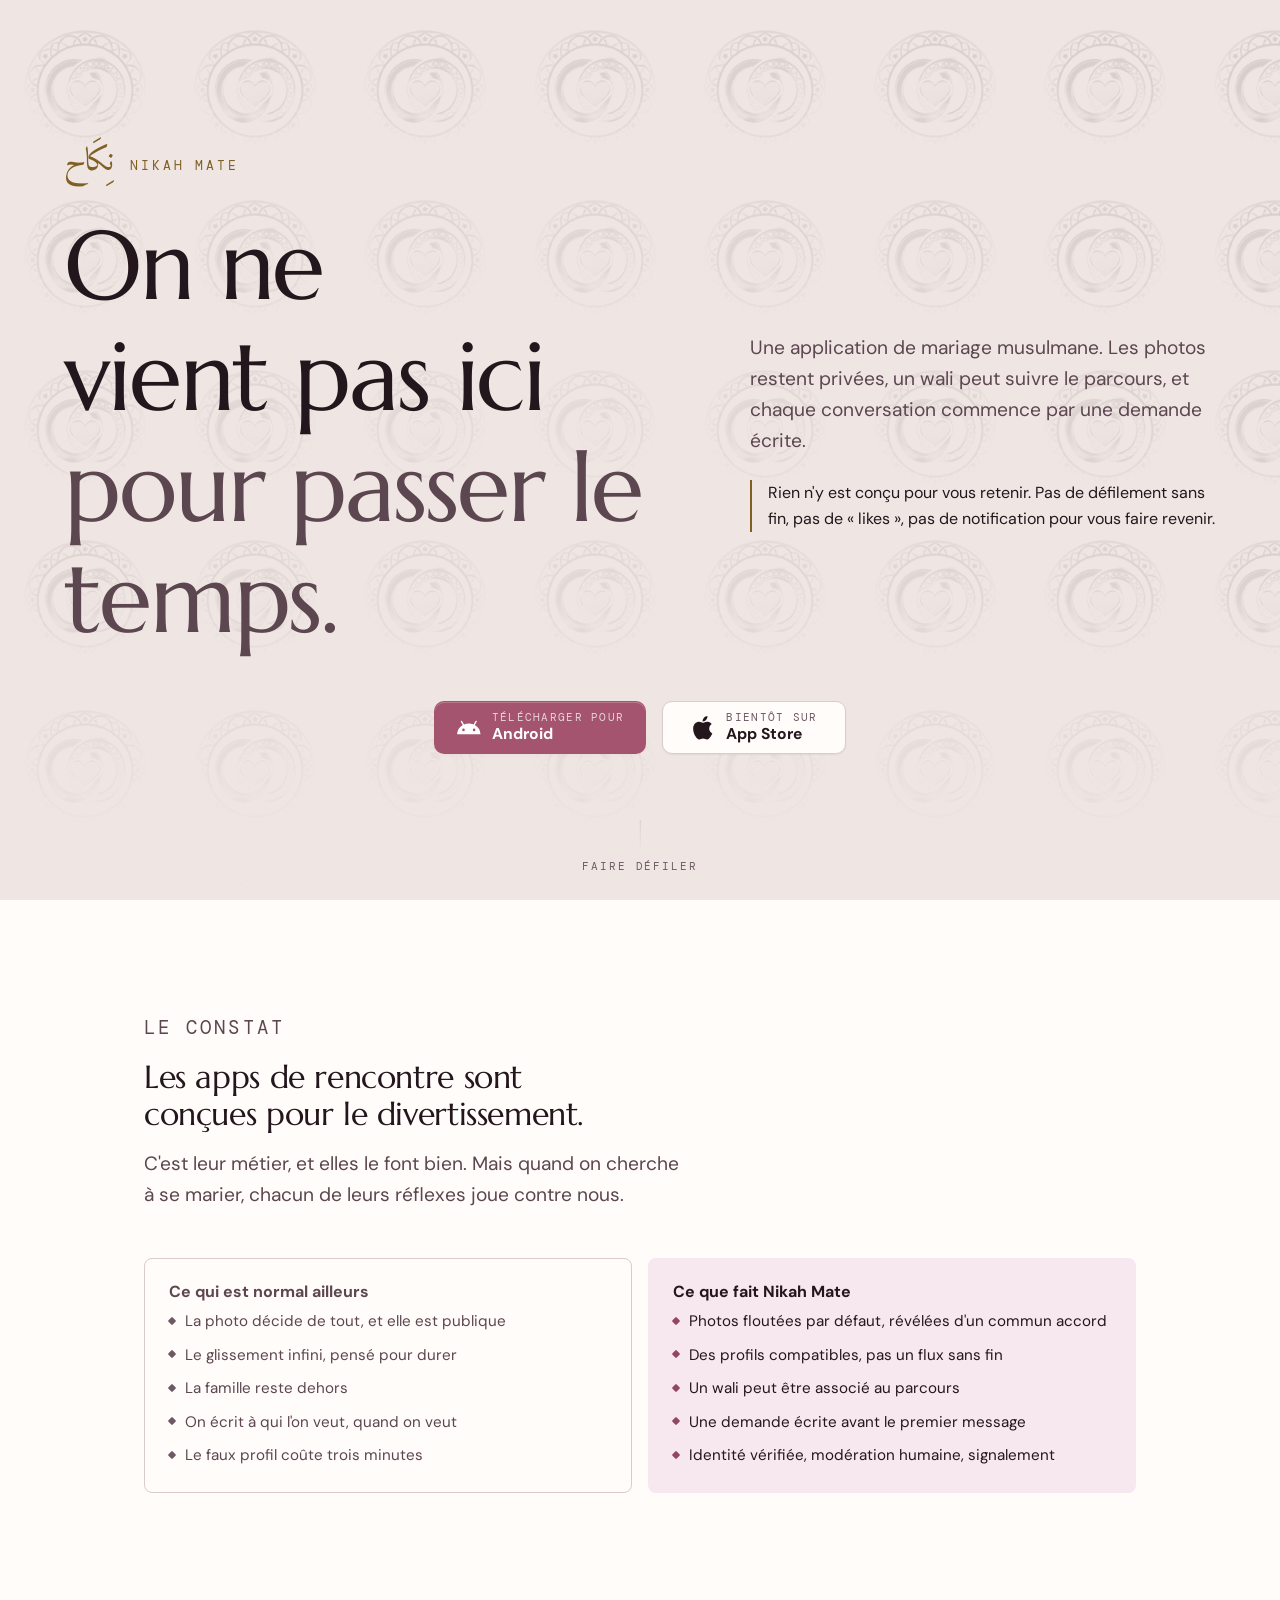
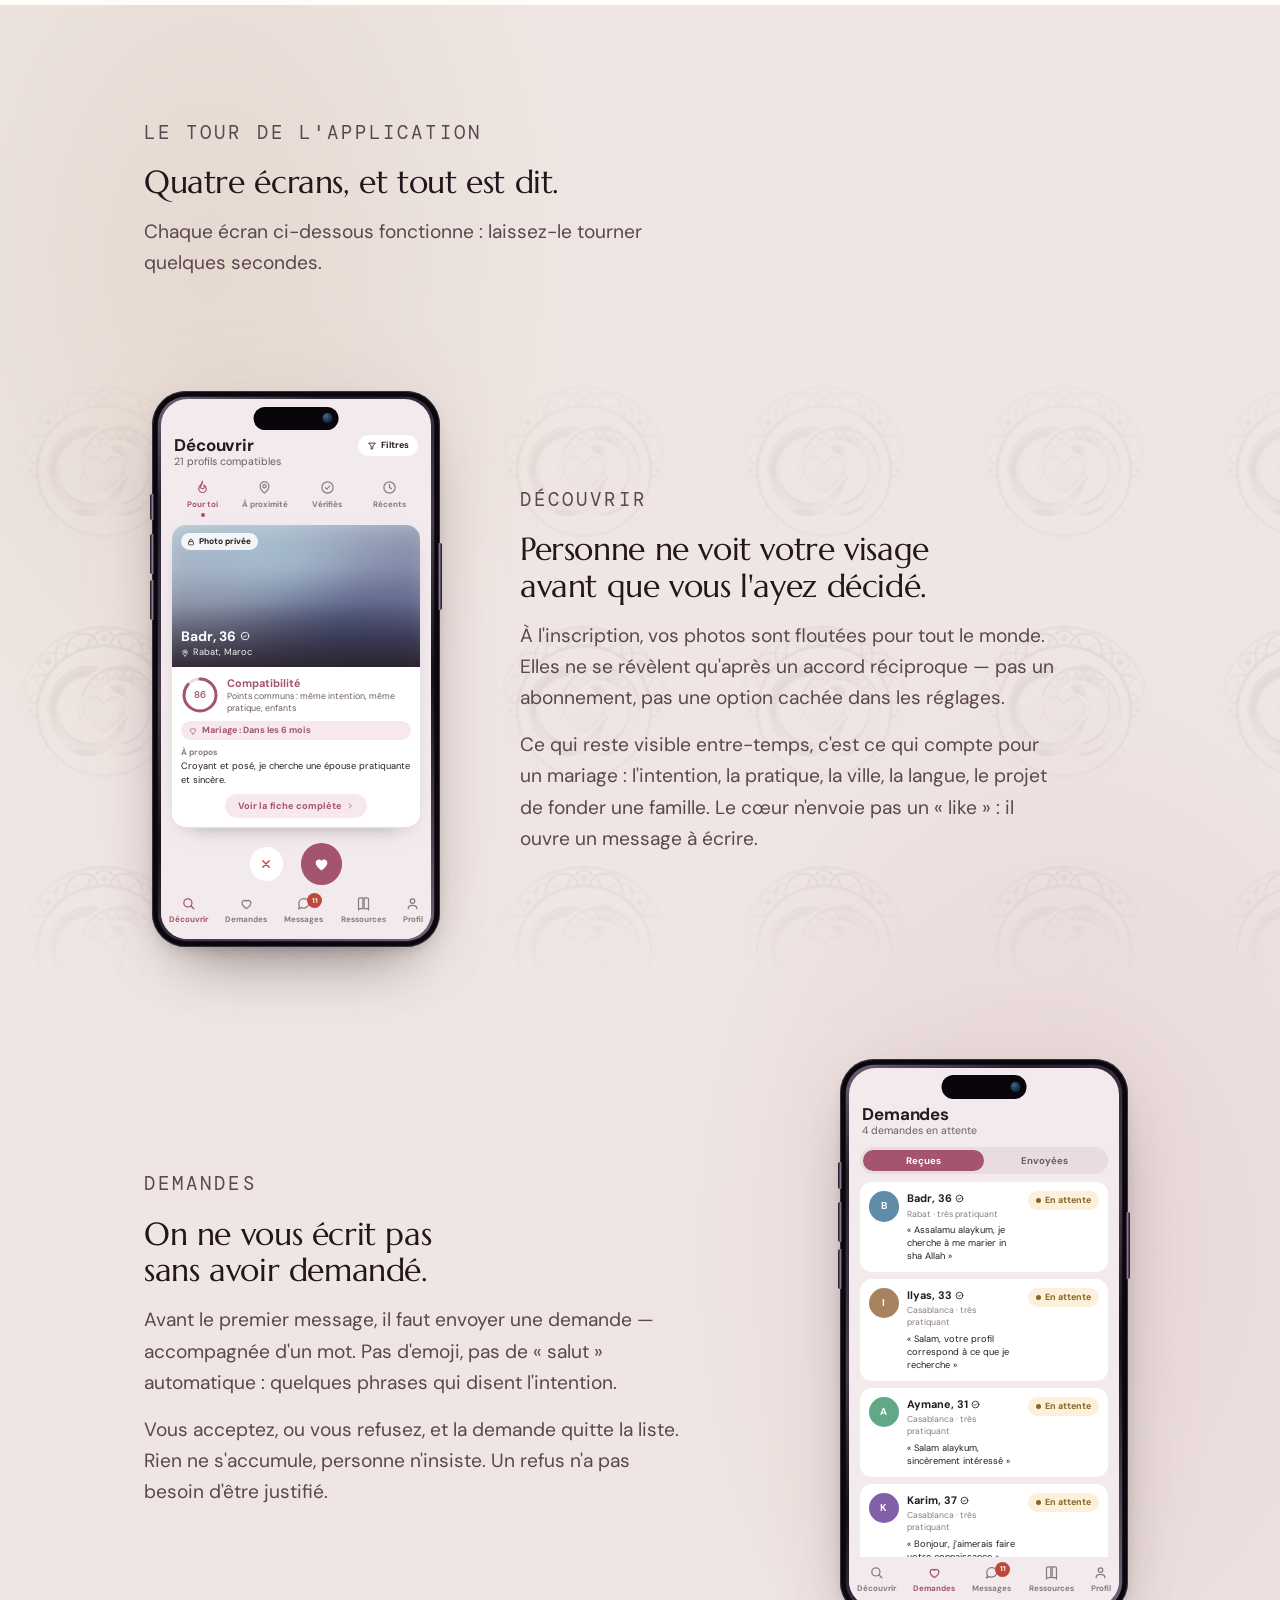
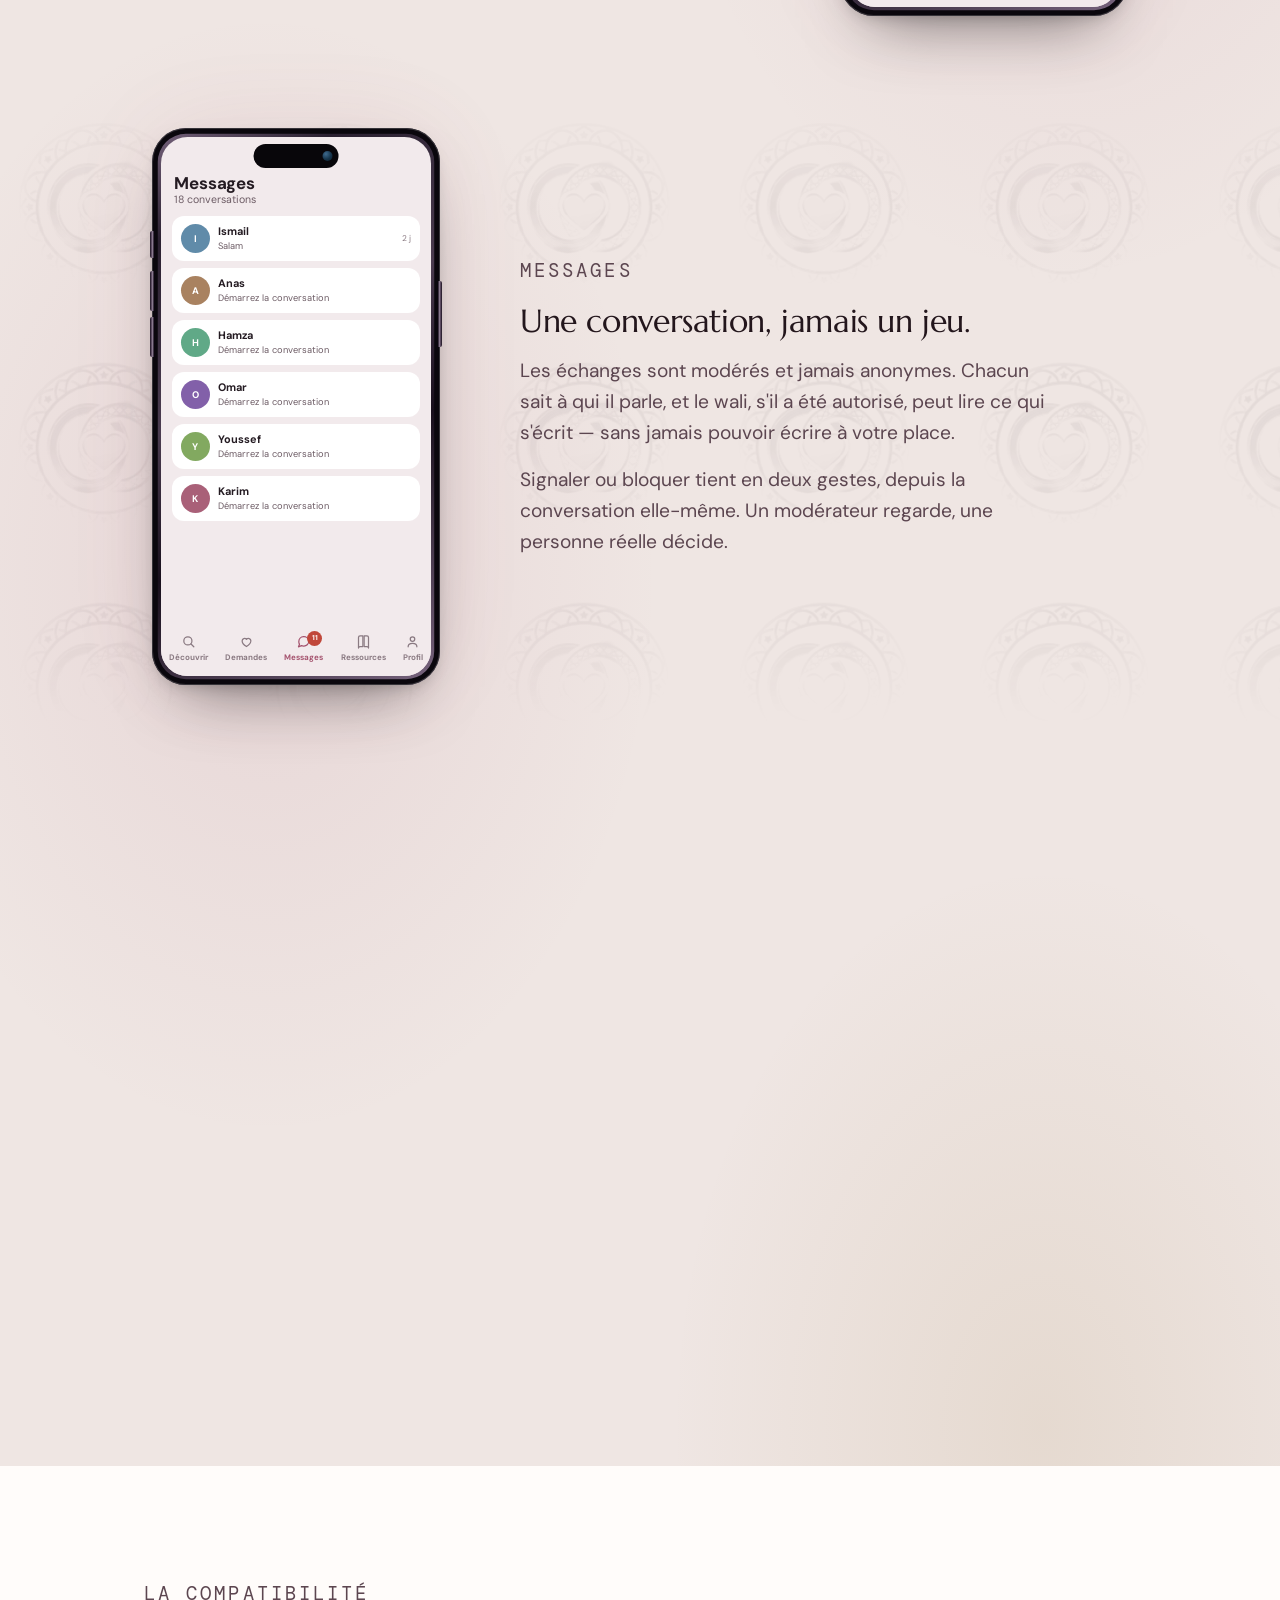
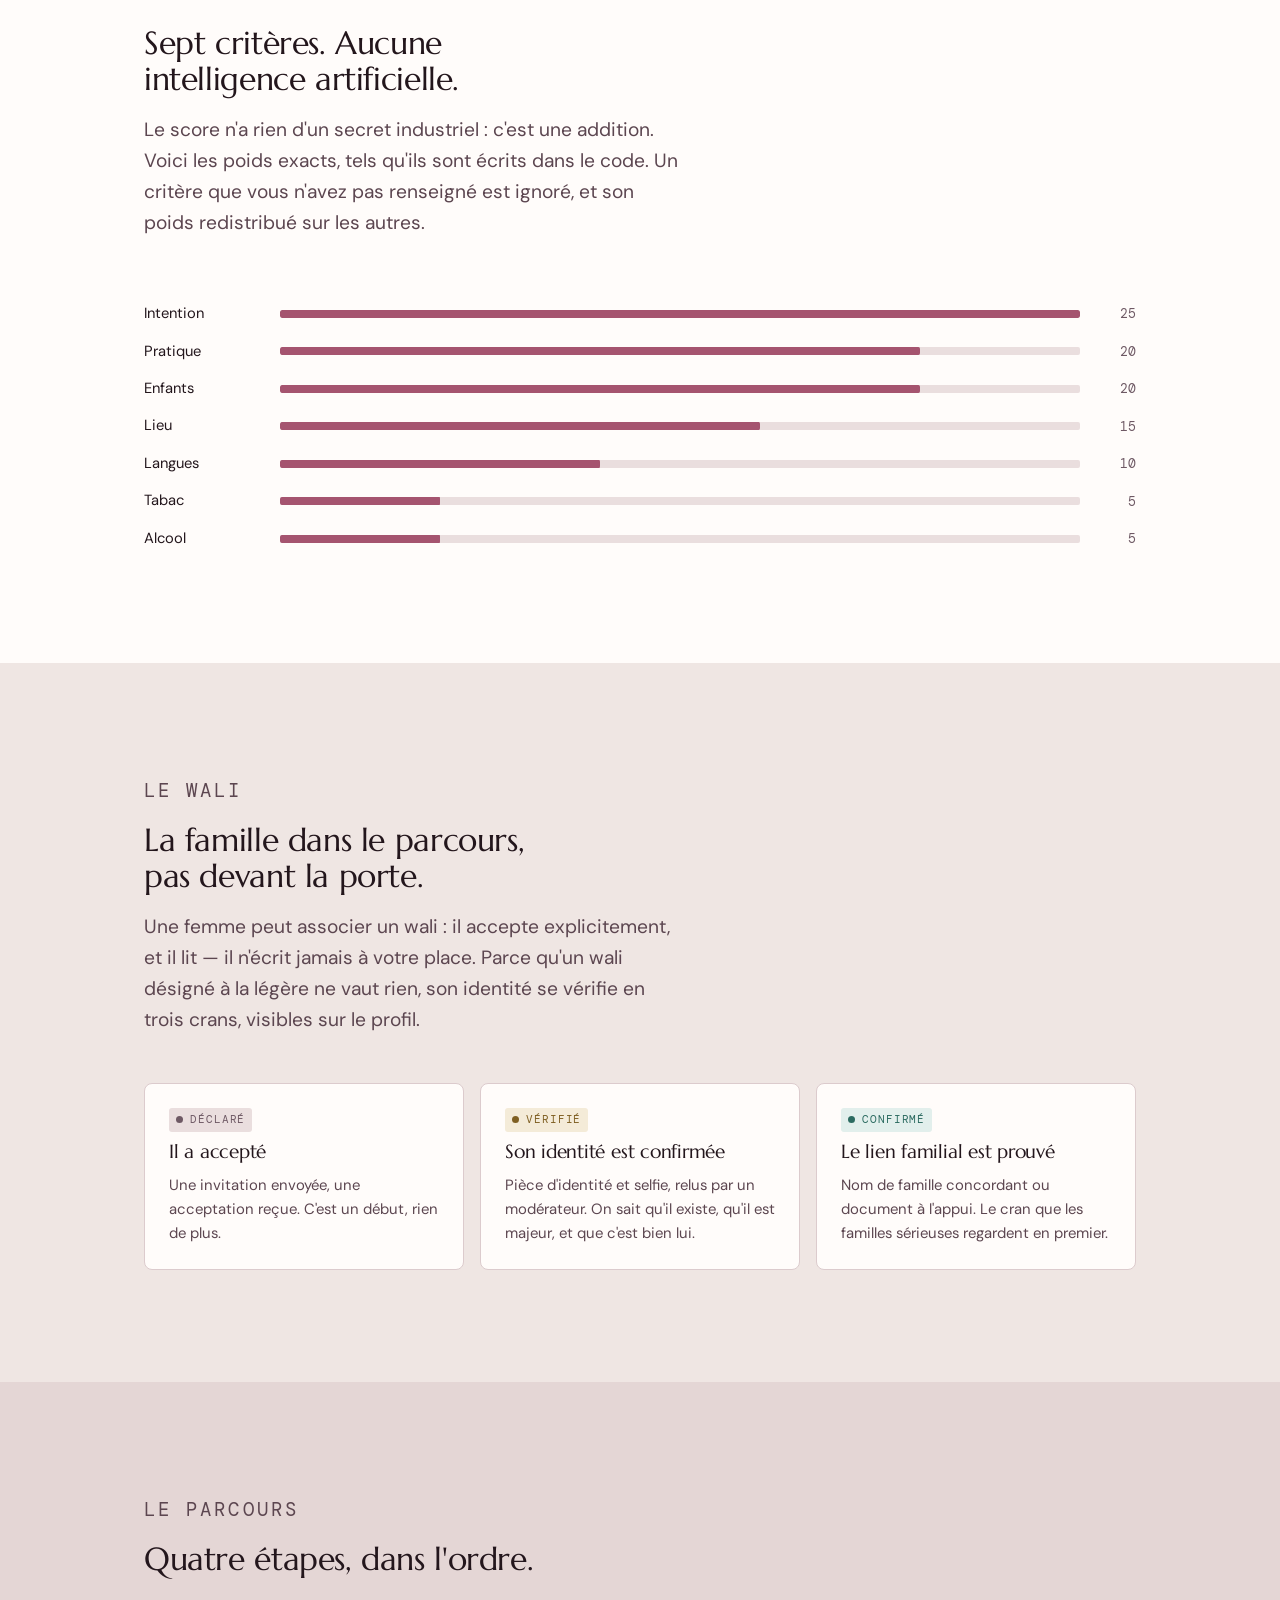
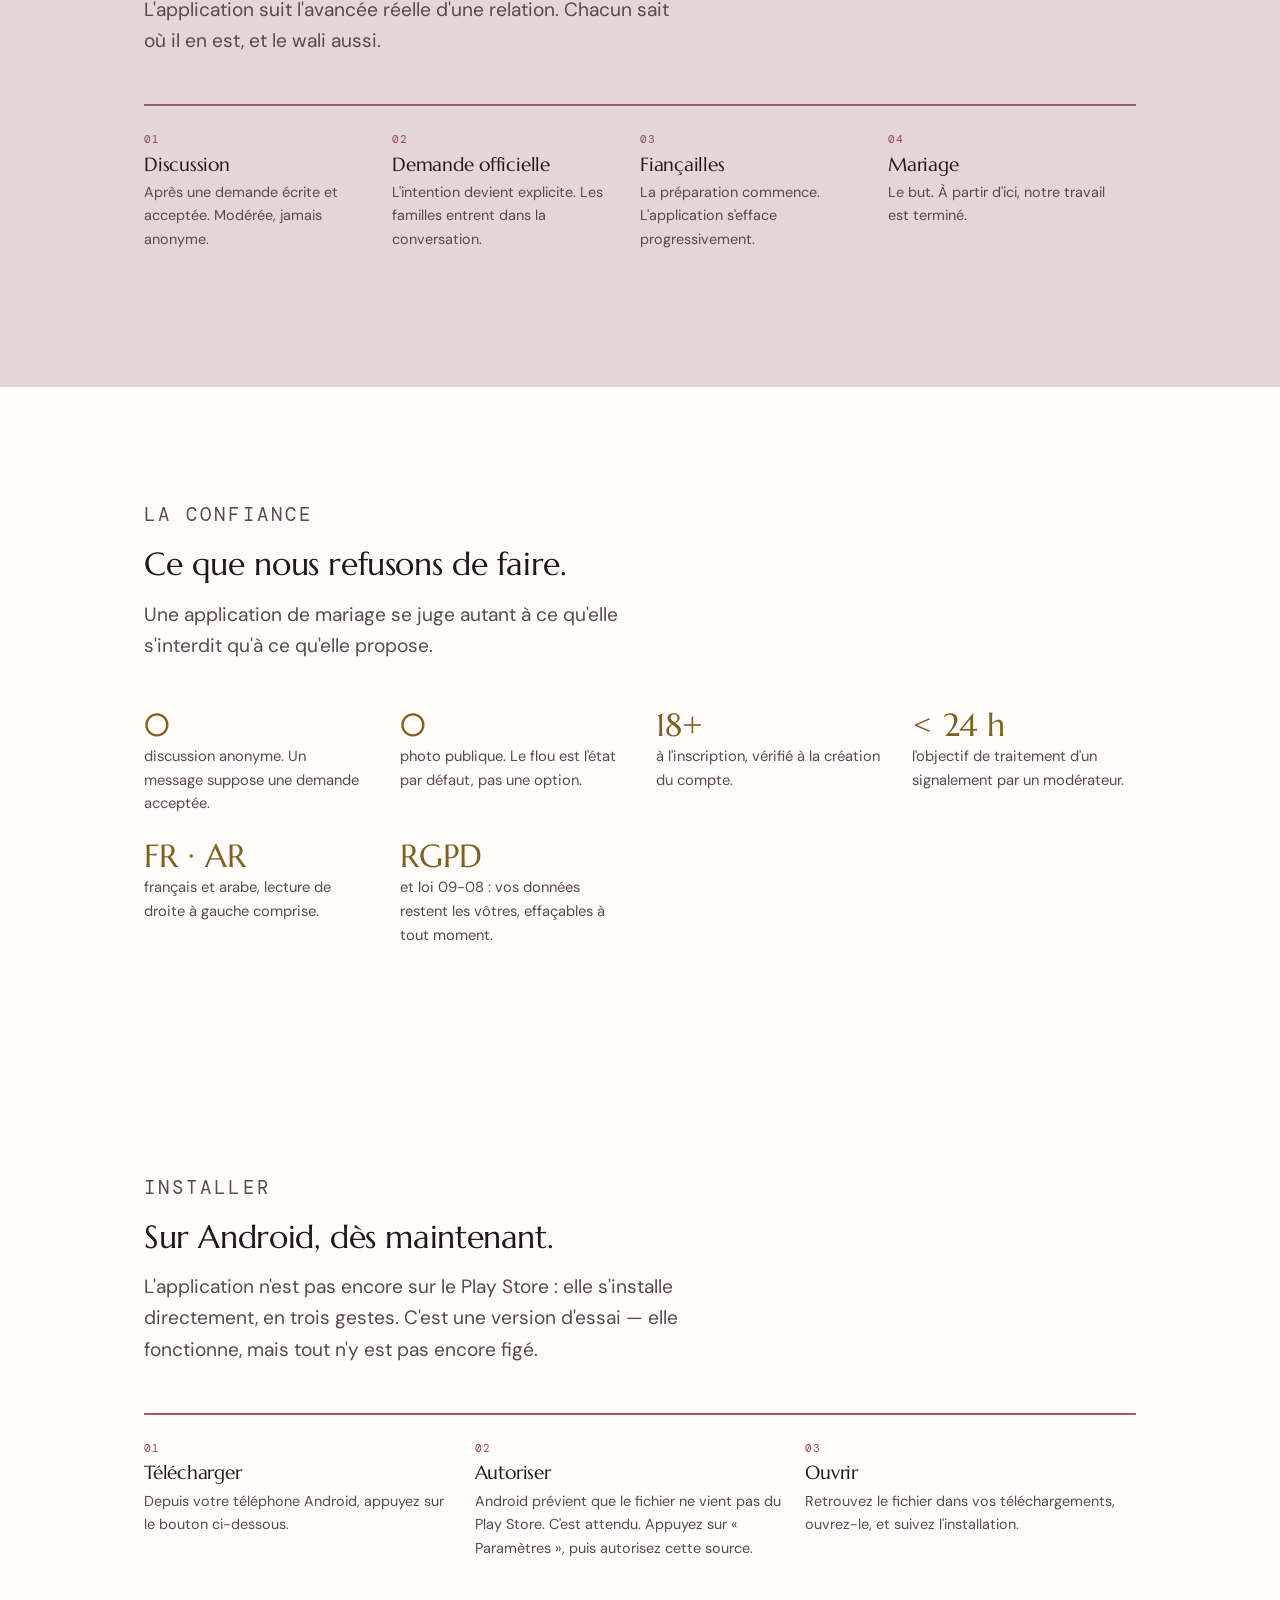
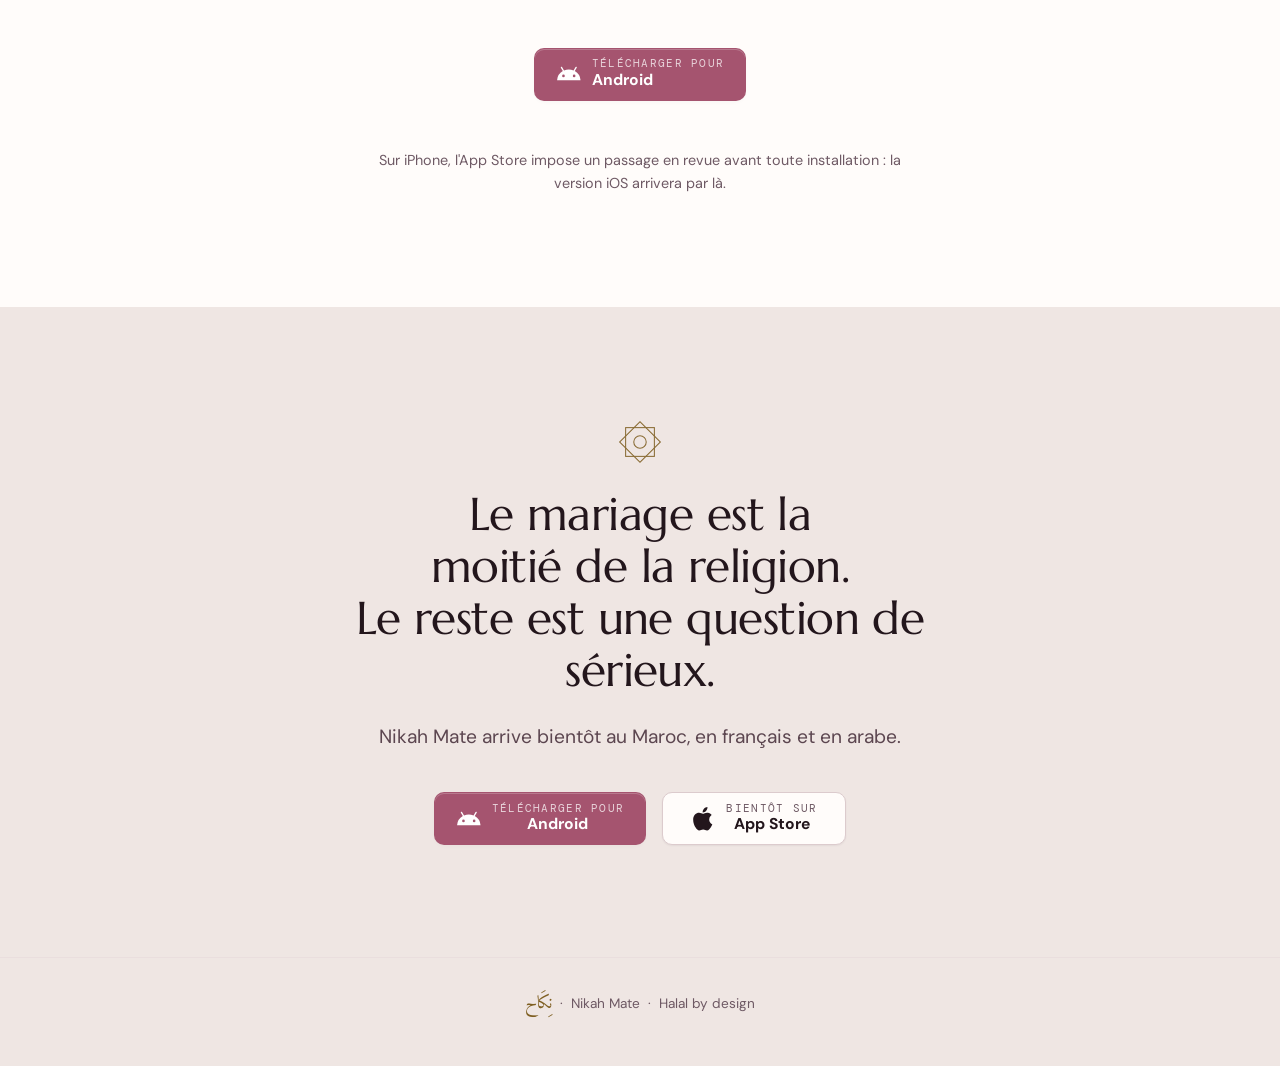
==== commit 0d9c9f6d: "feat(ui): add platform logos and refine store buttons" ====
--- a/index.html
+++ b/index.html
@@ -60,6 +60,8 @@
     <g id="i-shield"><path d="M12 3l7.5 3v6c0 4.6-3.2 8-7.5 9.5C7.7 20 4.5 16.6 4.5 12V6z"/></g>
     <g id="i-cam"><path d="M3.5 8.5h3.2l1.6-2.2h7.4l1.6 2.2h3.2v11h-17z"/><circle cx="12" cy="13.6" r="3.4"/></g>
     <g id="i-eye-off"><path d="M4 4l16 16"/><path d="M9.6 5.4A9.8 9.8 0 0 1 12 5c5.5 0 9 6 9 6a15 15 0 0 1-3.2 3.9M6.3 7.4A15.6 15.6 0 0 0 3 11s3.5 6 9 6a9.6 9.6 0 0 0 3.6-.7"/></g>
+    <g id="i-apple"><path d="M16.36 1.43c0 1.14-.49 2.27-1.17 3.08-.75.9-1.99 1.57-2.99 1.57-.12 0-.23-.02-.3-.03a1.9 1.9 0 0 1-.04-.39c0-1.15.57-2.27 1.21-2.98.8-.94 2.14-1.64 3.24-1.68.03.13.05.28.05.43zm4.57 15.71c-.03.07-.47 1.58-1.52 3.12-.95 1.34-1.94 2.71-3.43 2.71-1.52 0-1.9-.88-3.63-.88-1.7 0-2.3.91-3.67.91-1.38 0-2.33-1.26-3.43-2.8C4 18.38 2.97 15.57 2.97 12.92c0-4.28 2.79-6.55 5.55-6.55 1.45 0 2.67.95 3.6.95.86 0 2.22-1.01 3.9-1.01.61 0 2.88.06 4.37 2.19-.13.09-2.38 1.37-2.38 4.19 0 3.26 2.85 4.42 2.95 4.45z"/></g>
+    <g id="i-android"><path d="M17.6 9.48l1.84-3.18a.63.63 0 0 0-.26-.85.64.64 0 0 0-.83.22l-1.88 3.24a11.43 11.43 0 0 0-8.94 0L5.65 5.67a.64.64 0 0 0-.87-.2c-.28.18-.37.54-.22.83L6.4 9.48A10.78 10.78 0 0 0 1 18h22a10.78 10.78 0 0 0-5.4-8.52zM7 15.25a1.25 1.25 0 1 1 0-2.5 1.25 1.25 0 0 1 0 2.5zm10 0a1.25 1.25 0 1 1 0-2.5 1.25 1.25 0 0 1 0 2.5z"/></g>
     <g id="i-pencil"><path d="M15.5 4.5l4 4L8 20H4v-4z"/></g>
   </defs>
 </svg>
@@ -96,10 +98,19 @@
 
     <div class="cta-row rise" style="--i:4">
       <a class="store store--go" href="https://github.com/TON-COMPTE/nikah-mate-site/releases/latest/download/nikah-mate.apk" download>
-        <span class="small">Télécharger pour</span>
-        <span class="big">Android</span>
+        <svg class="store-ico" viewBox="0 0 24 24" fill="currentColor" aria-hidden="true"><use href="#i-android"/></svg>
+        <span class="store-tx">
+          <span class="small">Télécharger pour</span>
+          <span class="big">Android</span>
+        </span>
       </a>
-      <span class="store"><span class="small">Bientôt sur</span><span class="big">App Store</span></span>
+      <span class="store">
+        <svg class="store-ico" viewBox="0 0 24 24" fill="currentColor" aria-hidden="true"><use href="#i-apple"/></svg>
+        <span class="store-tx">
+          <span class="small">Bientôt sur</span>
+          <span class="big">App Store</span>
+        </span>
+      </span>
     </div>
   </div>
 
@@ -528,8 +539,11 @@
 
     <div class="cta-row rise" style="justify-content: center">
       <a class="store store--go" href="https://github.com/TON-COMPTE/nikah-mate-site/releases/latest/download/nikah-mate.apk" download>
-        <span class="small">Télécharger pour</span>
-        <span class="big">Android</span>
+        <svg class="store-ico" viewBox="0 0 24 24" fill="currentColor" aria-hidden="true"><use href="#i-android"/></svg>
+        <span class="store-tx">
+          <span class="small">Télécharger pour</span>
+          <span class="big">Android</span>
+        </span>
       </a>
     </div>
 
@@ -557,10 +571,19 @@
 
     <div class="cta-row">
       <a class="store store--go" href="https://github.com/TON-COMPTE/nikah-mate-site/releases/latest/download/nikah-mate.apk" download>
-        <span class="small">Télécharger pour</span>
-        <span class="big">Android</span>
+        <svg class="store-ico" viewBox="0 0 24 24" fill="currentColor" aria-hidden="true"><use href="#i-android"/></svg>
+        <span class="store-tx">
+          <span class="small">Télécharger pour</span>
+          <span class="big">Android</span>
+        </span>
       </a>
-      <span class="store"><span class="small">Bientôt sur</span><span class="big">App Store</span></span>
+      <span class="store">
+        <svg class="store-ico" viewBox="0 0 24 24" fill="currentColor" aria-hidden="true"><use href="#i-apple"/></svg>
+        <span class="store-tx">
+          <span class="small">Bientôt sur</span>
+          <span class="big">App Store</span>
+        </span>
+      </span>
     </div>
   </div>
 </section>
--- a/assets/styles.css
+++ b/assets/styles.css
@@ -281,38 +281,60 @@
 .cta-row { display: flex; flex-wrap: wrap; gap: var(--s-2); align-items: center; margin-top: var(--s-2); }
 
 .store {
-  display: inline-flex; flex-direction: column;
-  align-items: center; justify-content: center; text-align: center;
-  border: 1px solid var(--rule); background: var(--surface); border-radius: 6px;
-  padding: 0.68rem 1.5rem; min-width: 10.75rem;
-  line-height: 1.25; box-shadow: 0 1px 2px var(--shade);
-}
+  display: inline-flex; align-items: center; justify-content: center;
+  gap: 0.65rem;
+  border: 1px solid var(--rule); background: var(--surface); border-radius: 10px;
+  padding: 0.6rem 1.3rem; min-width: 11.5rem;
+  line-height: 1.2; box-shadow: 0 1px 2px var(--shade);
+  transition: transform 0.18s ease, box-shadow 0.18s ease, border-color 0.18s ease;
+}
+
+.store-ico { width: 1.6rem; height: 1.6rem; flex: none; }
+.store-tx { display: flex; flex-direction: column; }
+
+.store:hover { transform: translateY(-1px); border-color: var(--ink-mute); }
+.store:active { transform: none; }
+
+@media (max-width: 26rem) {
+  .store { min-width: 0; flex: 1; }
+  .cta-row { width: 100%; }
+}
+.store .small {
+  font-family: "DM Mono", ui-monospace, monospace; font-size: 0.66rem;
+  letter-spacing: 0.12em; text-transform: uppercase; color: var(--ink-mute);
+}
+.store .big { font-size: 0.98rem; font-weight: 700; color: var(--ink); }
 
 /* Le téléchargement est l'action principale : elle est pleine, les autres
-   restent en contour. C'est un <a>, d'où la remise à zéro du soulignement. */
+   restent en contour. C'est un <a>, d'où la remise à zéro du soulignement.
+   Ce bloc vient APRÈS « .store .big » : à poids égal, c'est le dernier écrit
+   qui l'emporte, et sans ça le texte repasserait en clair sur fond clair.
+
+   Le relief vient d'un liseré clair sur l'arête haute plutôt que d'une
+   ombre franche — c'est ce qui fait la différence entre un bouton posé et
+   un bouton dessiné. */
 .store--go {
   background: var(--cta-bg);
   border-color: transparent;
   color: var(--cta-ink);
   text-decoration: none;
-  transition: transform 0.18s ease, box-shadow 0.18s ease;
-}
-
-.store--go .small { color: var(--cta-ink); opacity: 0.74; }
-.store--go .big { color: var(--cta-ink); }
-
-.store--go:hover { transform: translateY(-1px); box-shadow: 0 8px 20px -10px var(--cta-bg); }
-.store--go:active { transform: none; }
-
-@media (max-width: 26rem) {
-  .store { min-width: 0; flex: 1; }
-  .cta-row { width: 100%; }
-}
-.store .small {
-  font-family: "DM Mono", ui-monospace, monospace; font-size: 0.66rem;
-  letter-spacing: 0.12em; text-transform: uppercase; color: var(--ink-mute);
-}
-.store .big { font-size: 0.98rem; font-weight: 700; color: var(--ink); }
+  box-shadow:
+    inset 0 1px 0 rgba(255, 255, 255, 0.22),
+    0 2px 6px -3px var(--shade);
+}
+
+.store--go .small,
+.store--go .big,
+.store--go .store-ico { color: var(--cta-ink); }
+
+.store--go .small { opacity: 0.74; }
+
+.store--go:hover {
+  border-color: transparent;
+  box-shadow:
+    inset 0 1px 0 rgba(255, 255, 255, 0.22),
+    0 10px 22px -12px var(--cta-bg);
+}
 
 .scroll-hint {
   position: absolute; bottom: var(--s-3); left: 50%; transform: translateX(-50%);
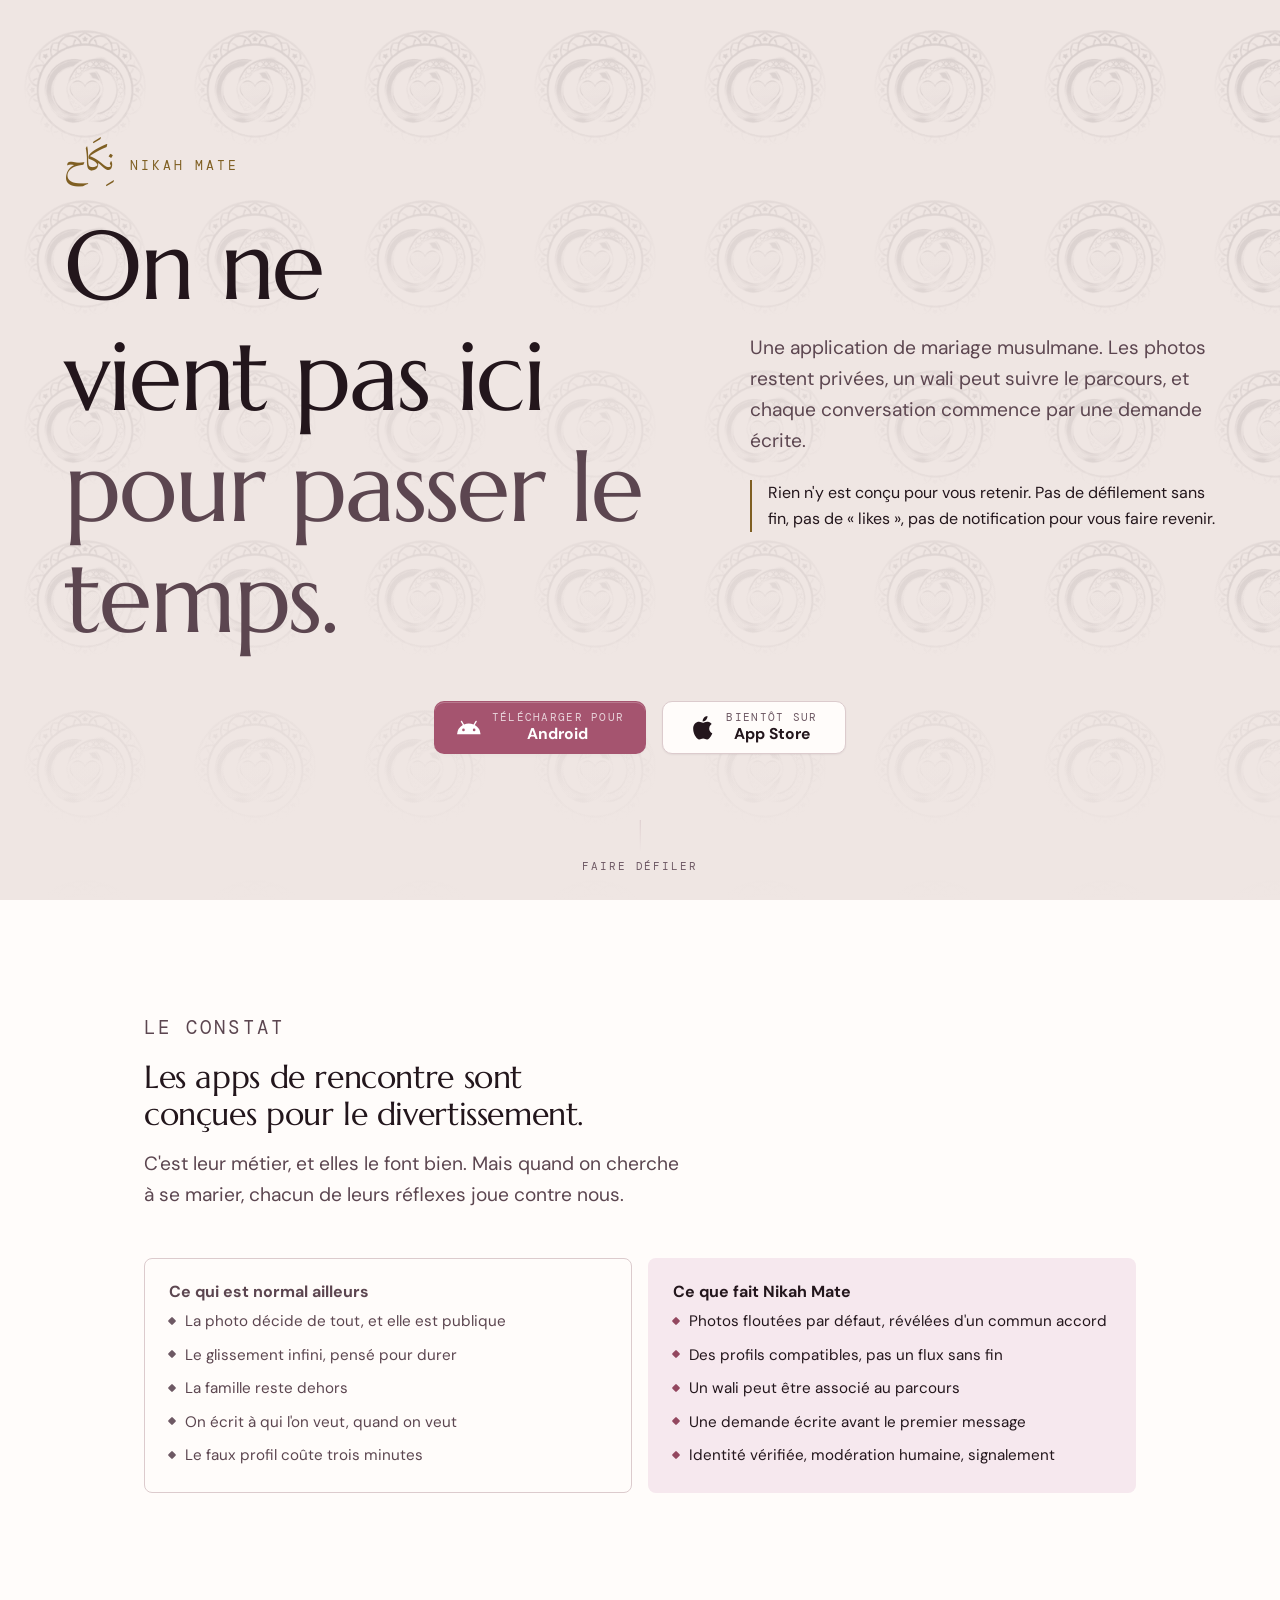
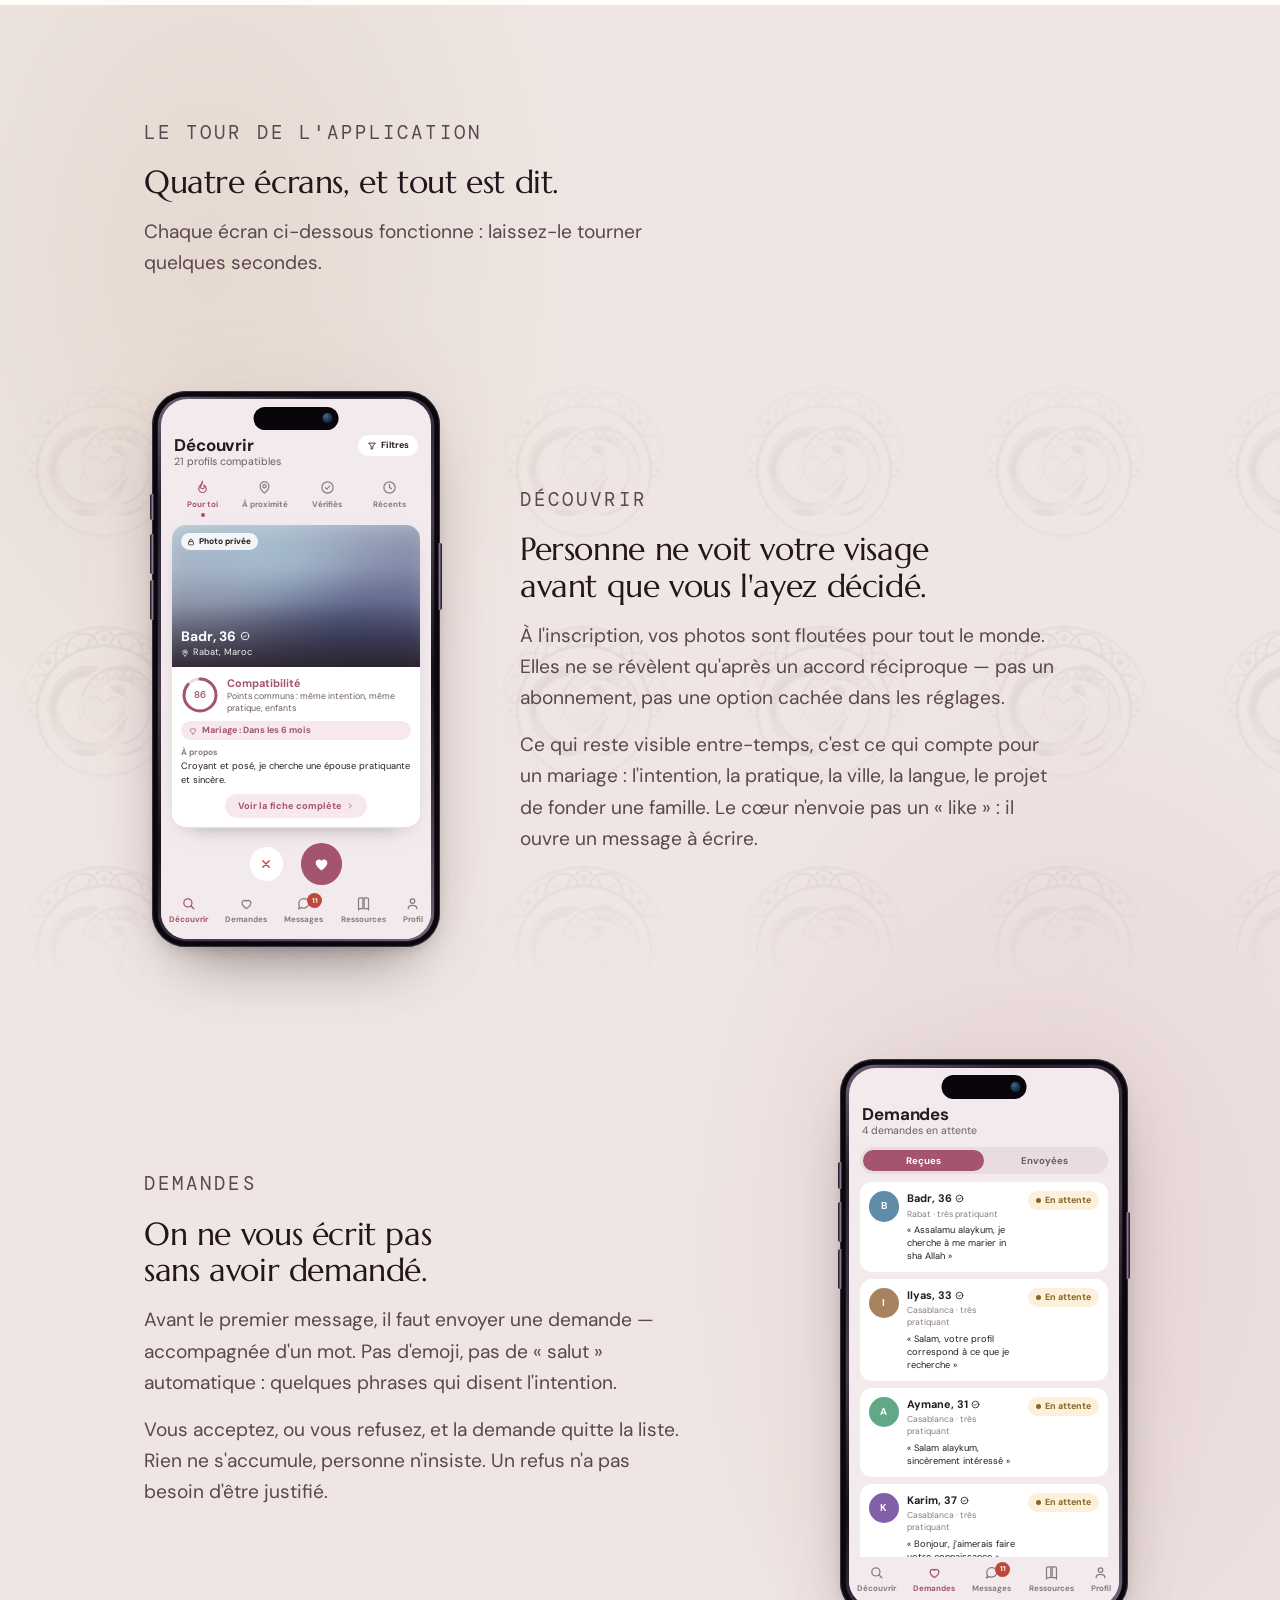
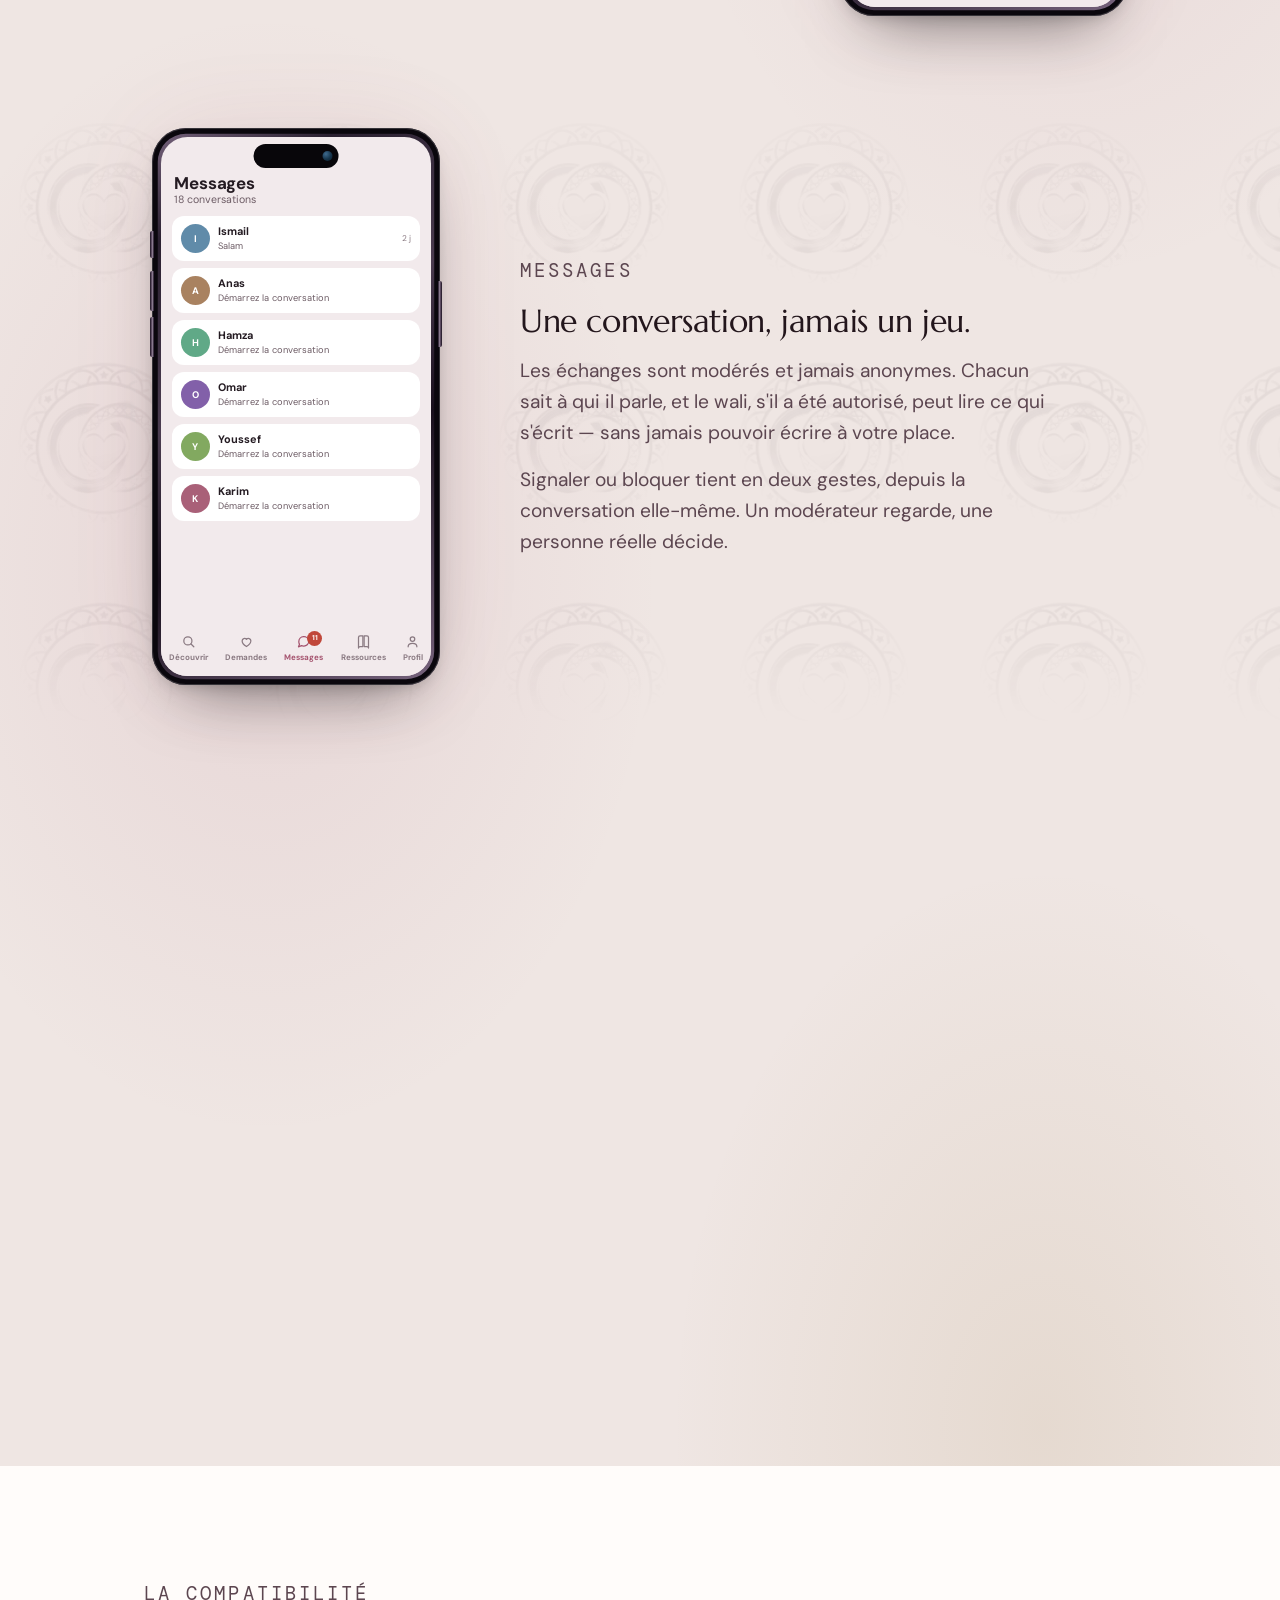
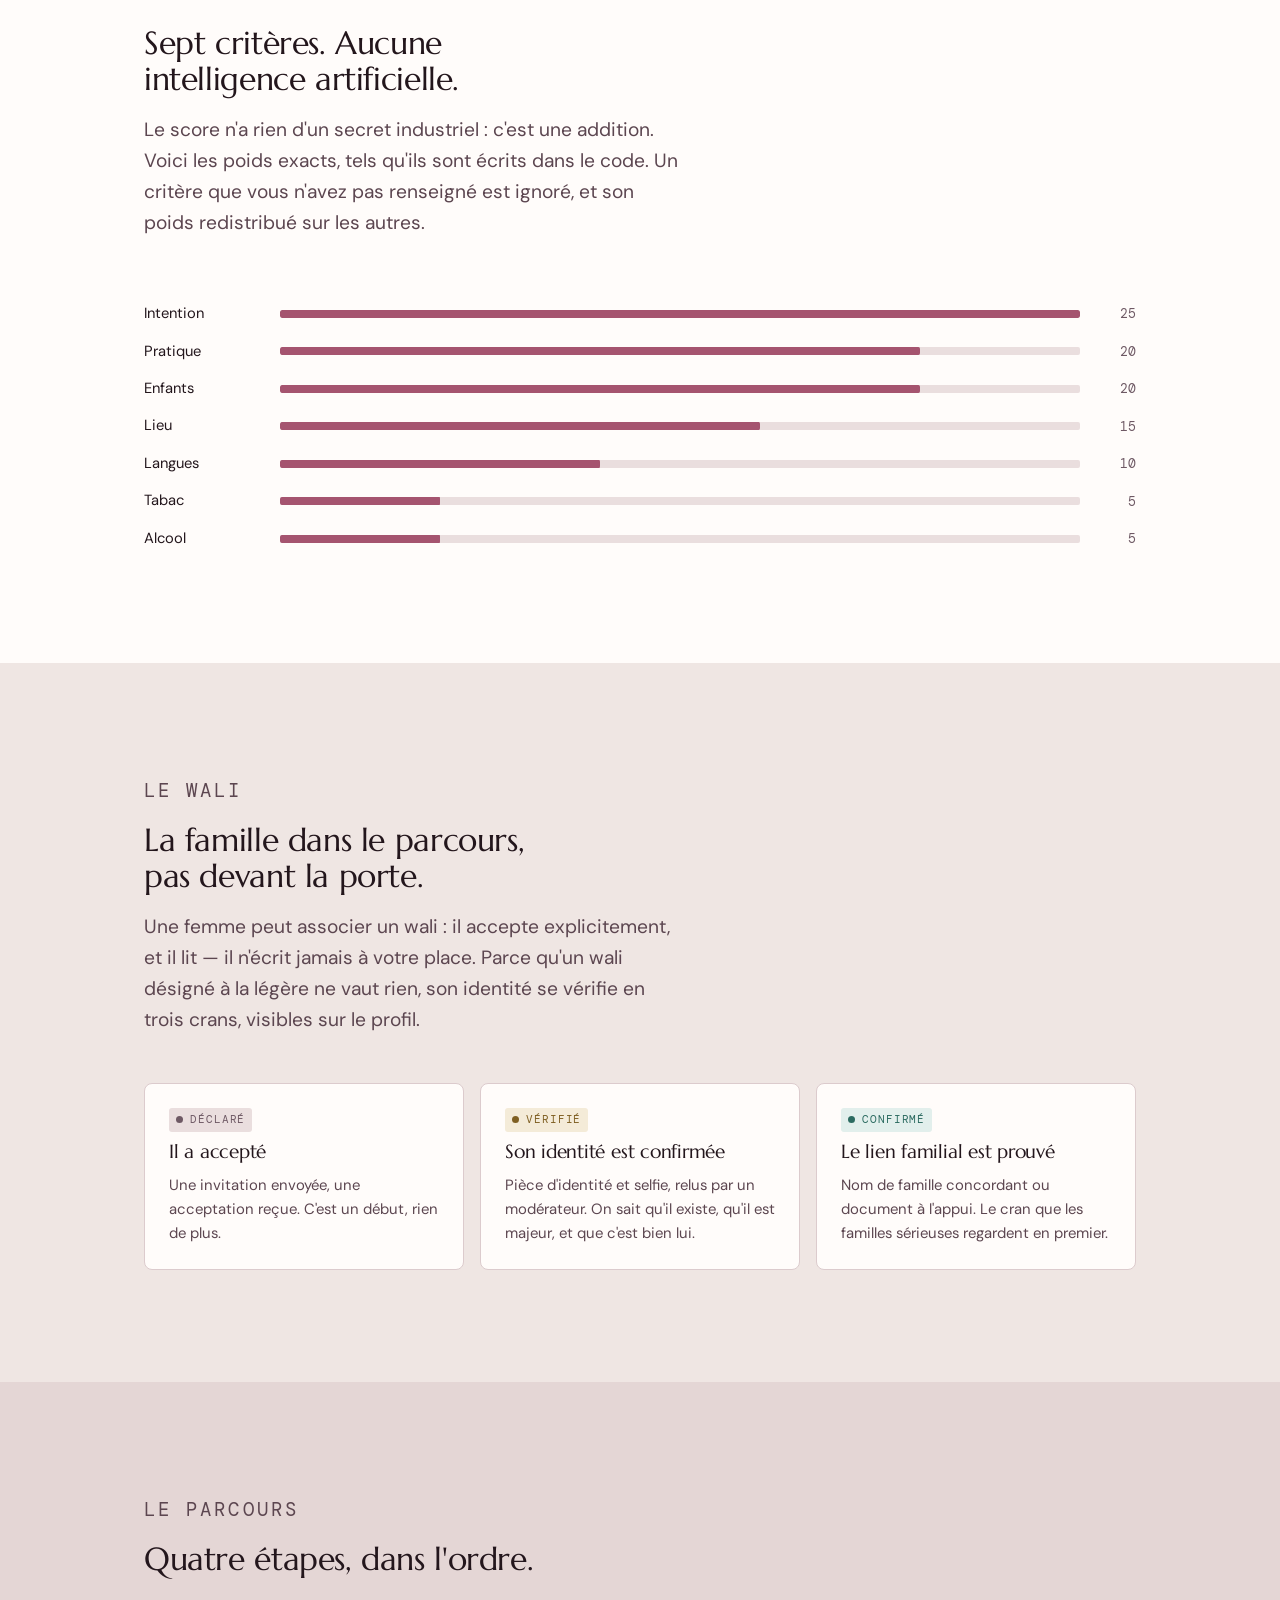
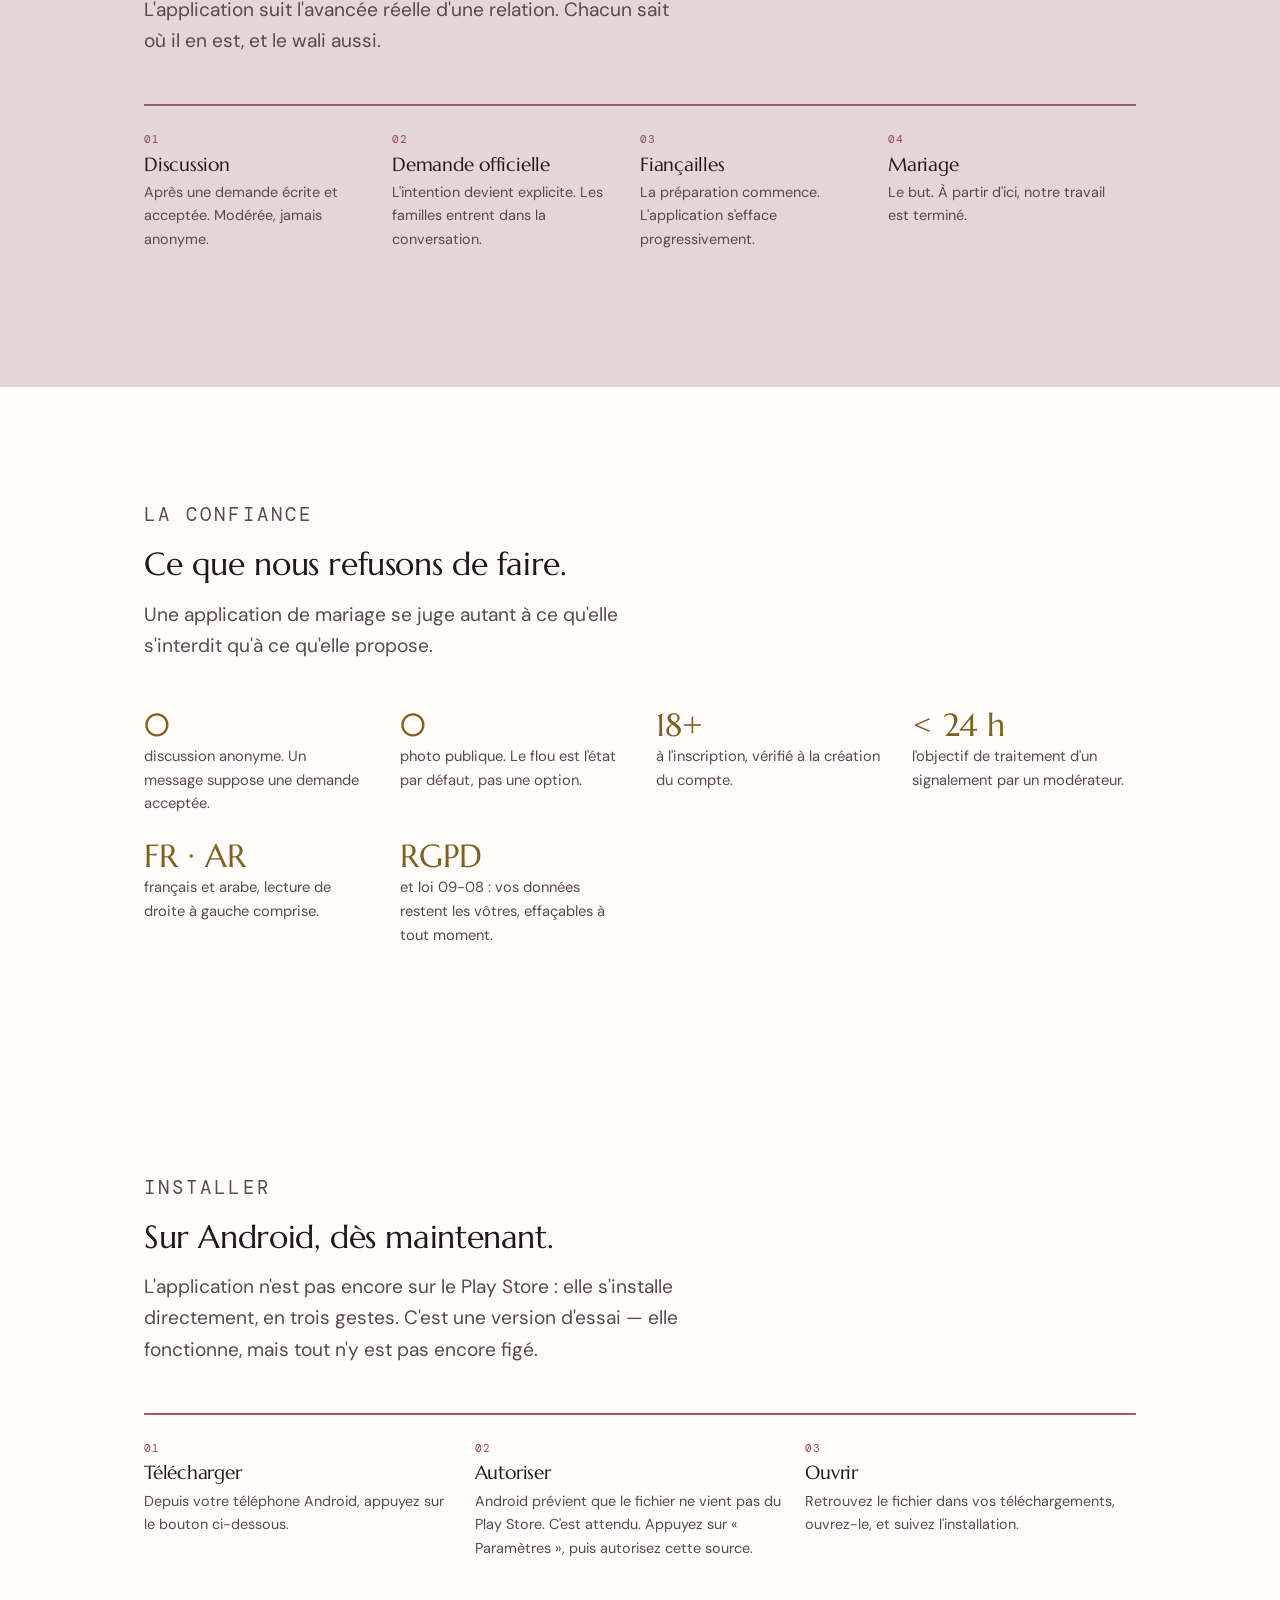
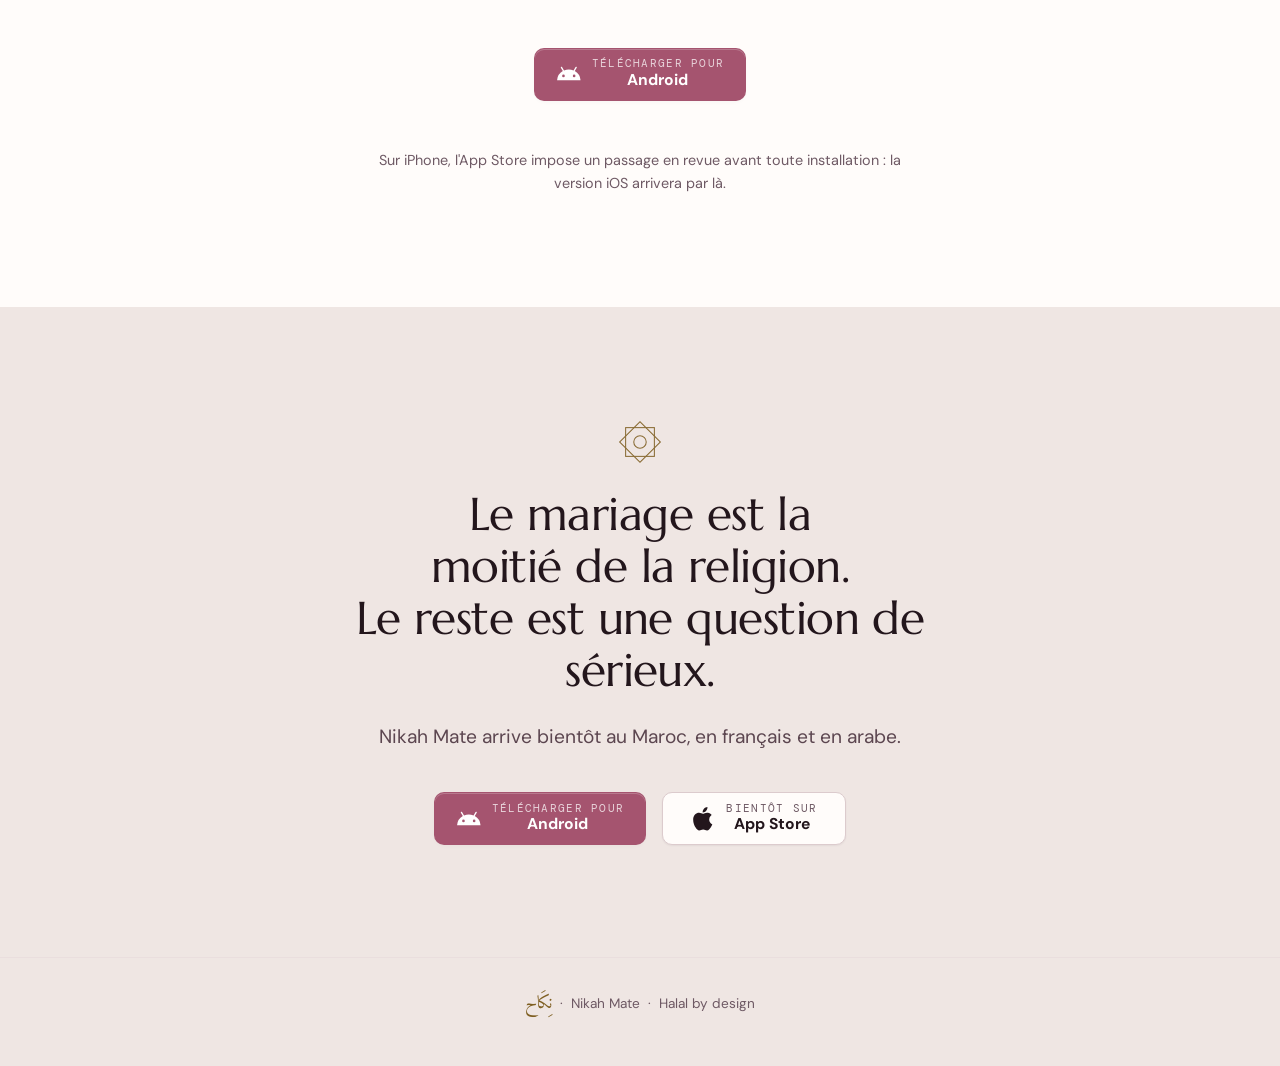
==== commit f0fd4f6f: "chore: point download links and metadata at the live site" ====
--- a/index.html
+++ b/index.html
@@ -7,18 +7,18 @@
 <title>Nikah Mate — application de mariage musulmane</title>
 <meta name="description" content="Une application de mariage musulmane : photos privées par défaut, wali associé au parcours, conversations modérées. Bientôt sur iOS et Android.">
 
-<!-- Adresse publique du site. À remplacer par ton domaine définitif :
-     c'est le seul endroit à modifier, ici et dans les deux balises og:url
-     et canonical ci-dessous. -->
-<link rel="canonical" href="https://nikahmate.netlify.app/">
+<!-- Adresse publique du site. Si tu passes un jour à un vrai nom de
+     domaine, ce sont ces trois lignes à changer : canonical, og:url,
+     og:image. -->
+<link rel="canonical" href="https://nikah-mate.netlify.app/">
 
 <meta property="og:type" content="website">
 <meta property="og:locale" content="fr_FR">
 <meta property="og:site_name" content="Nikah Mate">
 <meta property="og:title" content="Nikah Mate — application de mariage musulmane">
 <meta property="og:description" content="Photos privées par défaut, wali associé au parcours, conversations modérées. On ne vient pas ici pour passer le temps.">
-<meta property="og:url" content="https://nikahmate.netlify.app/">
-<meta property="og:image" content="https://nikahmate.netlify.app/assets/og.png">
+<meta property="og:url" content="https://nikah-mate.netlify.app/">
+<meta property="og:image" content="https://nikah-mate.netlify.app/assets/og.png">
 <meta property="og:image:width" content="1200">
 <meta property="og:image:height" content="630">
 <meta property="og:image:alt" content="Le logo de Nikah Mate sur fond aubergine.">
@@ -97,7 +97,7 @@
     </div>
 
     <div class="cta-row rise" style="--i:4">
-      <a class="store store--go" href="https://github.com/TON-COMPTE/nikah-mate-site/releases/latest/download/nikah-mate.apk" download>
+      <a class="store store--go" href="https://github.com/bisrikarim/nikah-mate-site/releases/latest/download/nikah-mate.apk" download>
         <svg class="store-ico" viewBox="0 0 24 24" fill="currentColor" aria-hidden="true"><use href="#i-android"/></svg>
         <span class="store-tx">
           <span class="small">Télécharger pour</span>
@@ -538,7 +538,7 @@
     </div>
 
     <div class="cta-row rise" style="justify-content: center">
-      <a class="store store--go" href="https://github.com/TON-COMPTE/nikah-mate-site/releases/latest/download/nikah-mate.apk" download>
+      <a class="store store--go" href="https://github.com/bisrikarim/nikah-mate-site/releases/latest/download/nikah-mate.apk" download>
         <svg class="store-ico" viewBox="0 0 24 24" fill="currentColor" aria-hidden="true"><use href="#i-android"/></svg>
         <span class="store-tx">
           <span class="small">Télécharger pour</span>
@@ -570,7 +570,7 @@
     </p>
 
     <div class="cta-row">
-      <a class="store store--go" href="https://github.com/TON-COMPTE/nikah-mate-site/releases/latest/download/nikah-mate.apk" download>
+      <a class="store store--go" href="https://github.com/bisrikarim/nikah-mate-site/releases/latest/download/nikah-mate.apk" download>
         <svg class="store-ico" viewBox="0 0 24 24" fill="currentColor" aria-hidden="true"><use href="#i-android"/></svg>
         <span class="store-tx">
           <span class="small">Télécharger pour</span>
--- a/assets/styles.css
+++ b/assets/styles.css
@@ -290,7 +290,7 @@
 }
 
 .store-ico { width: 1.6rem; height: 1.6rem; flex: none; }
-.store-tx { display: flex; flex-direction: column; }
+.store-tx { display: flex; flex-direction: column; align-items: center; text-align: center; }
 
 .store:hover { transform: translateY(-1px); border-color: var(--ink-mute); }
 .store:active { transform: none; }
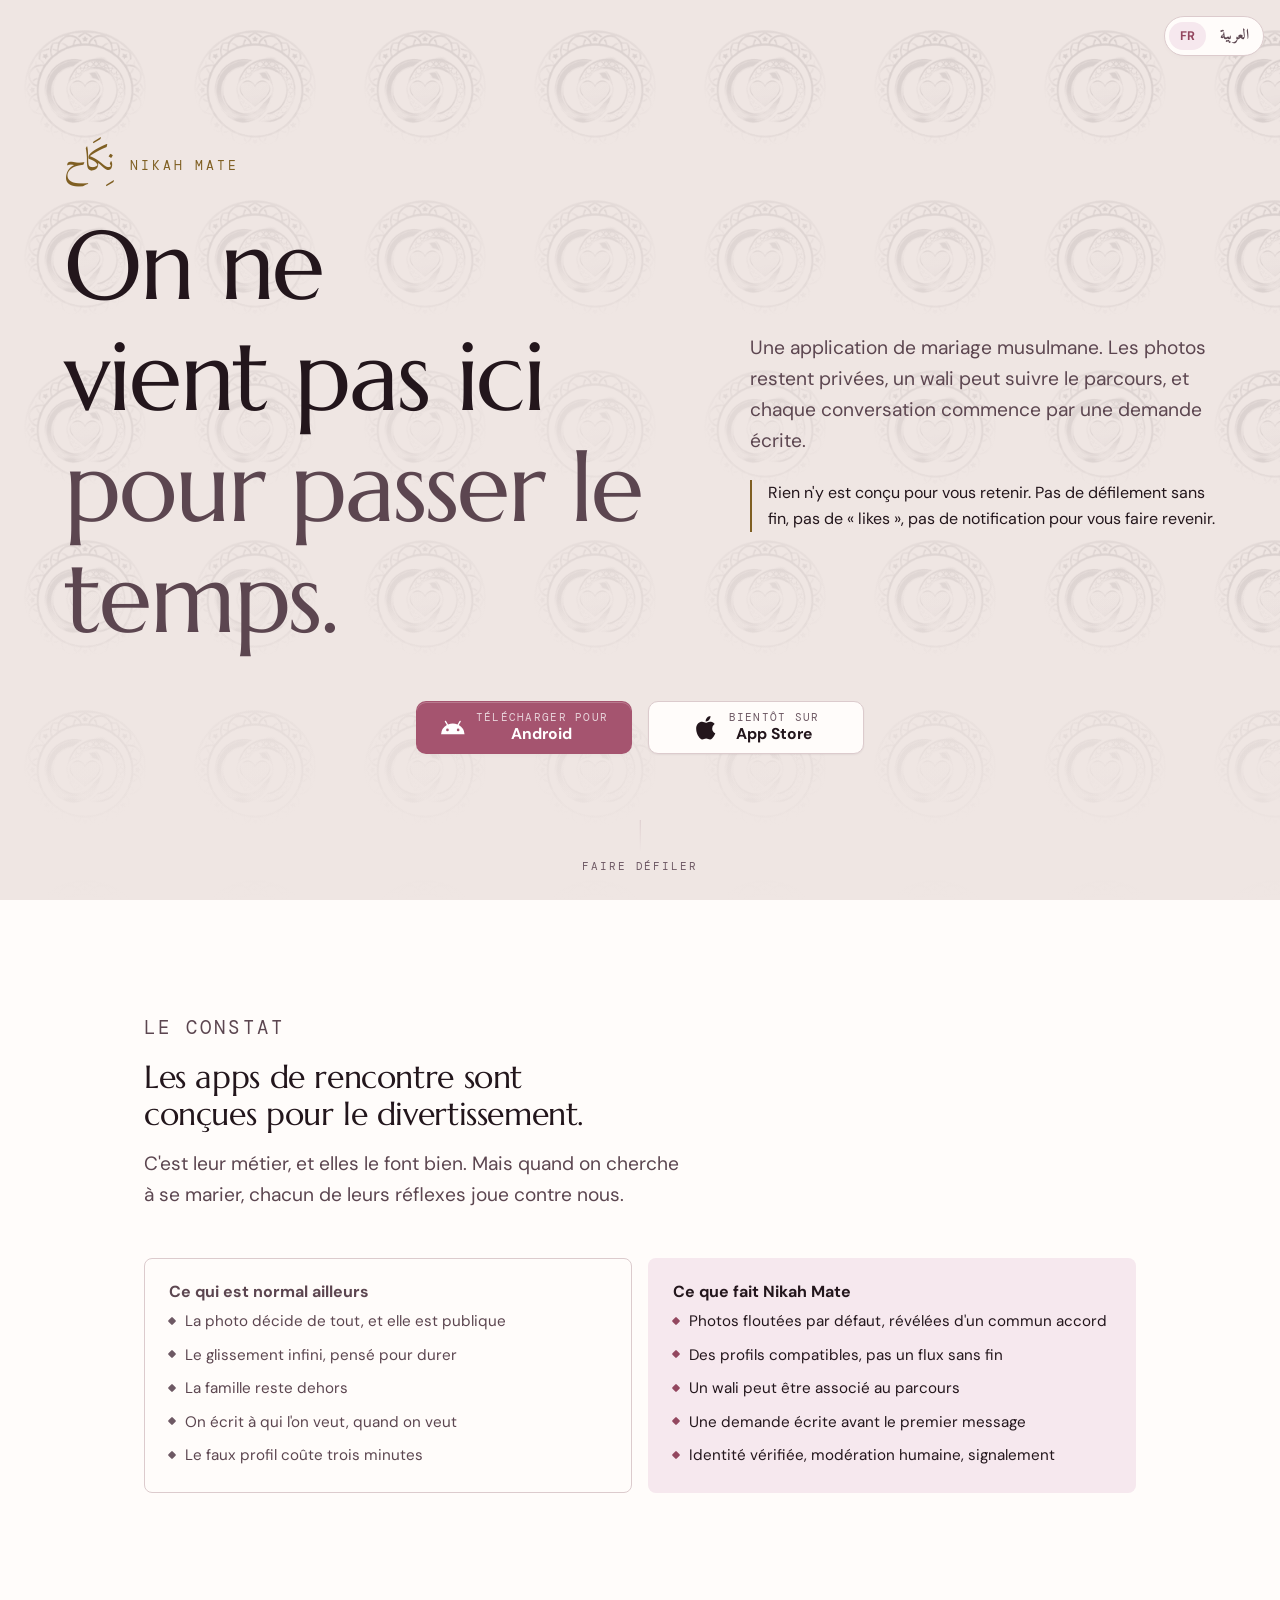
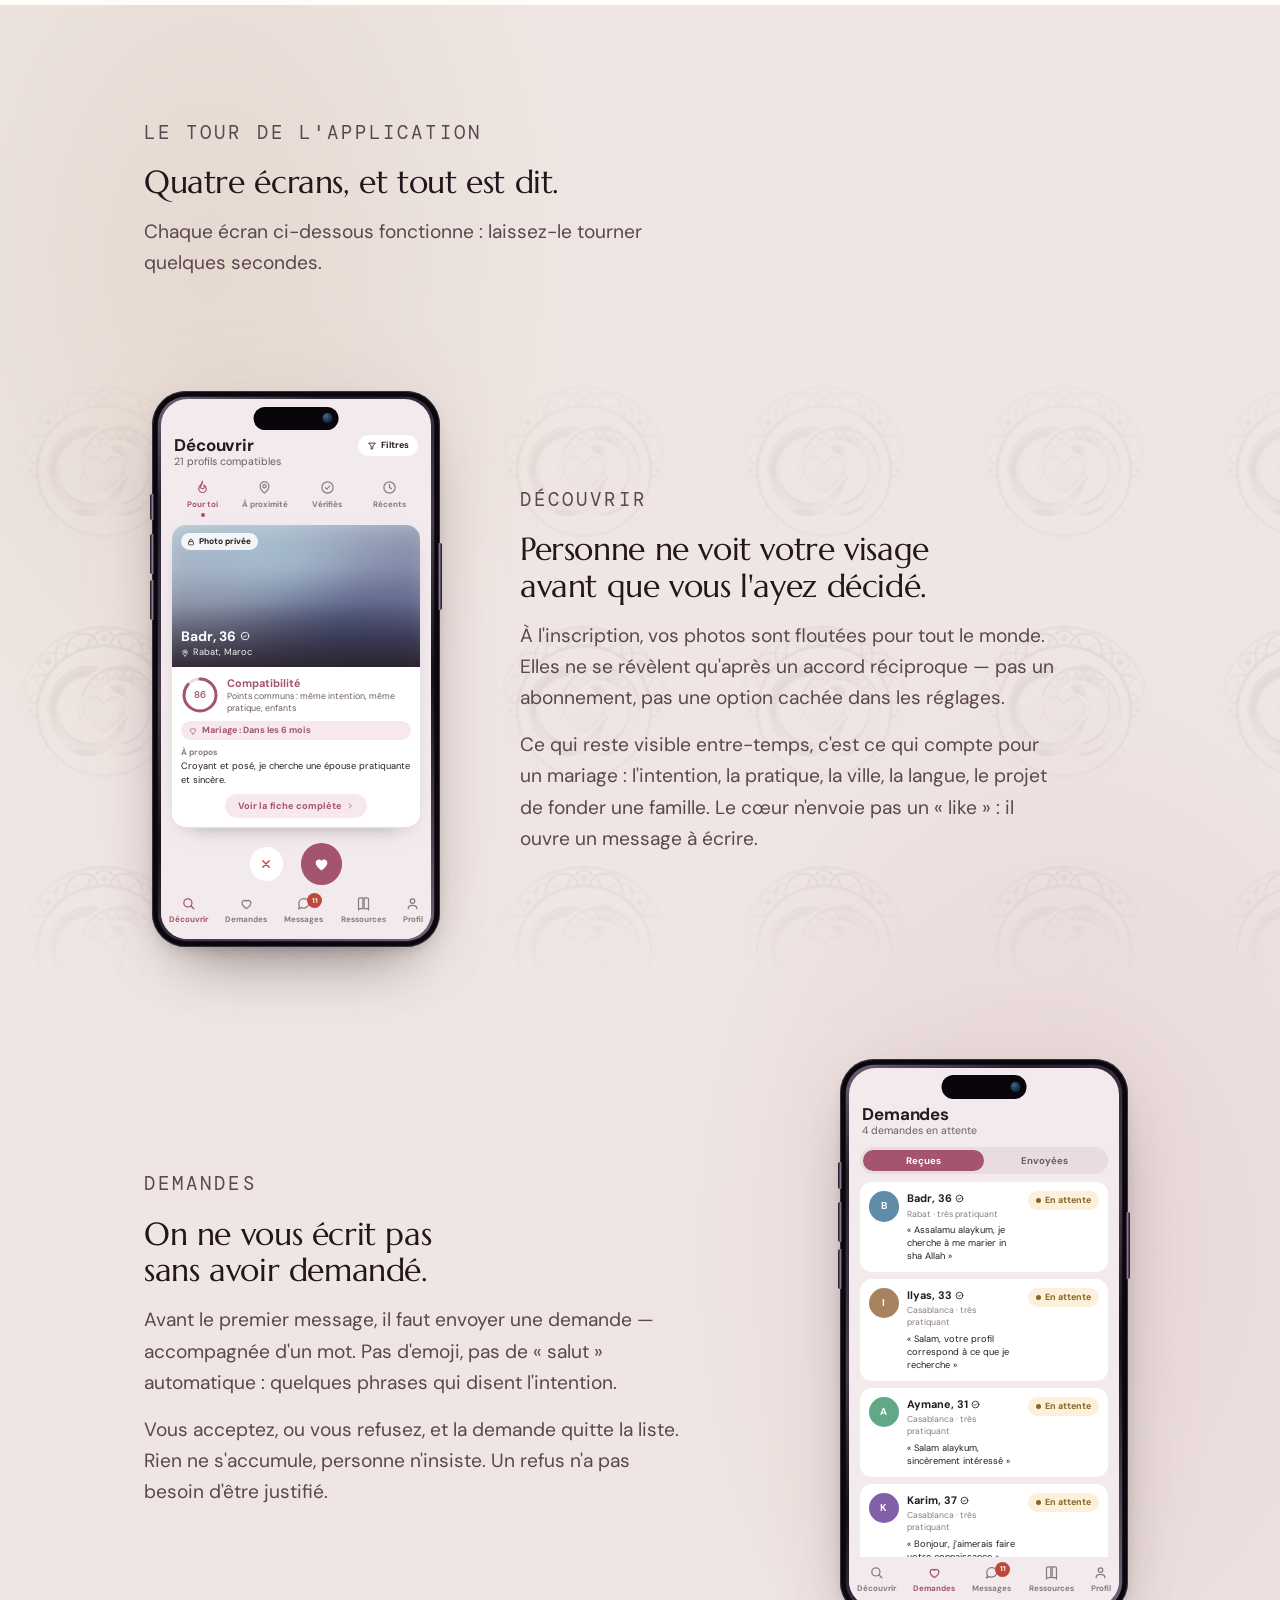
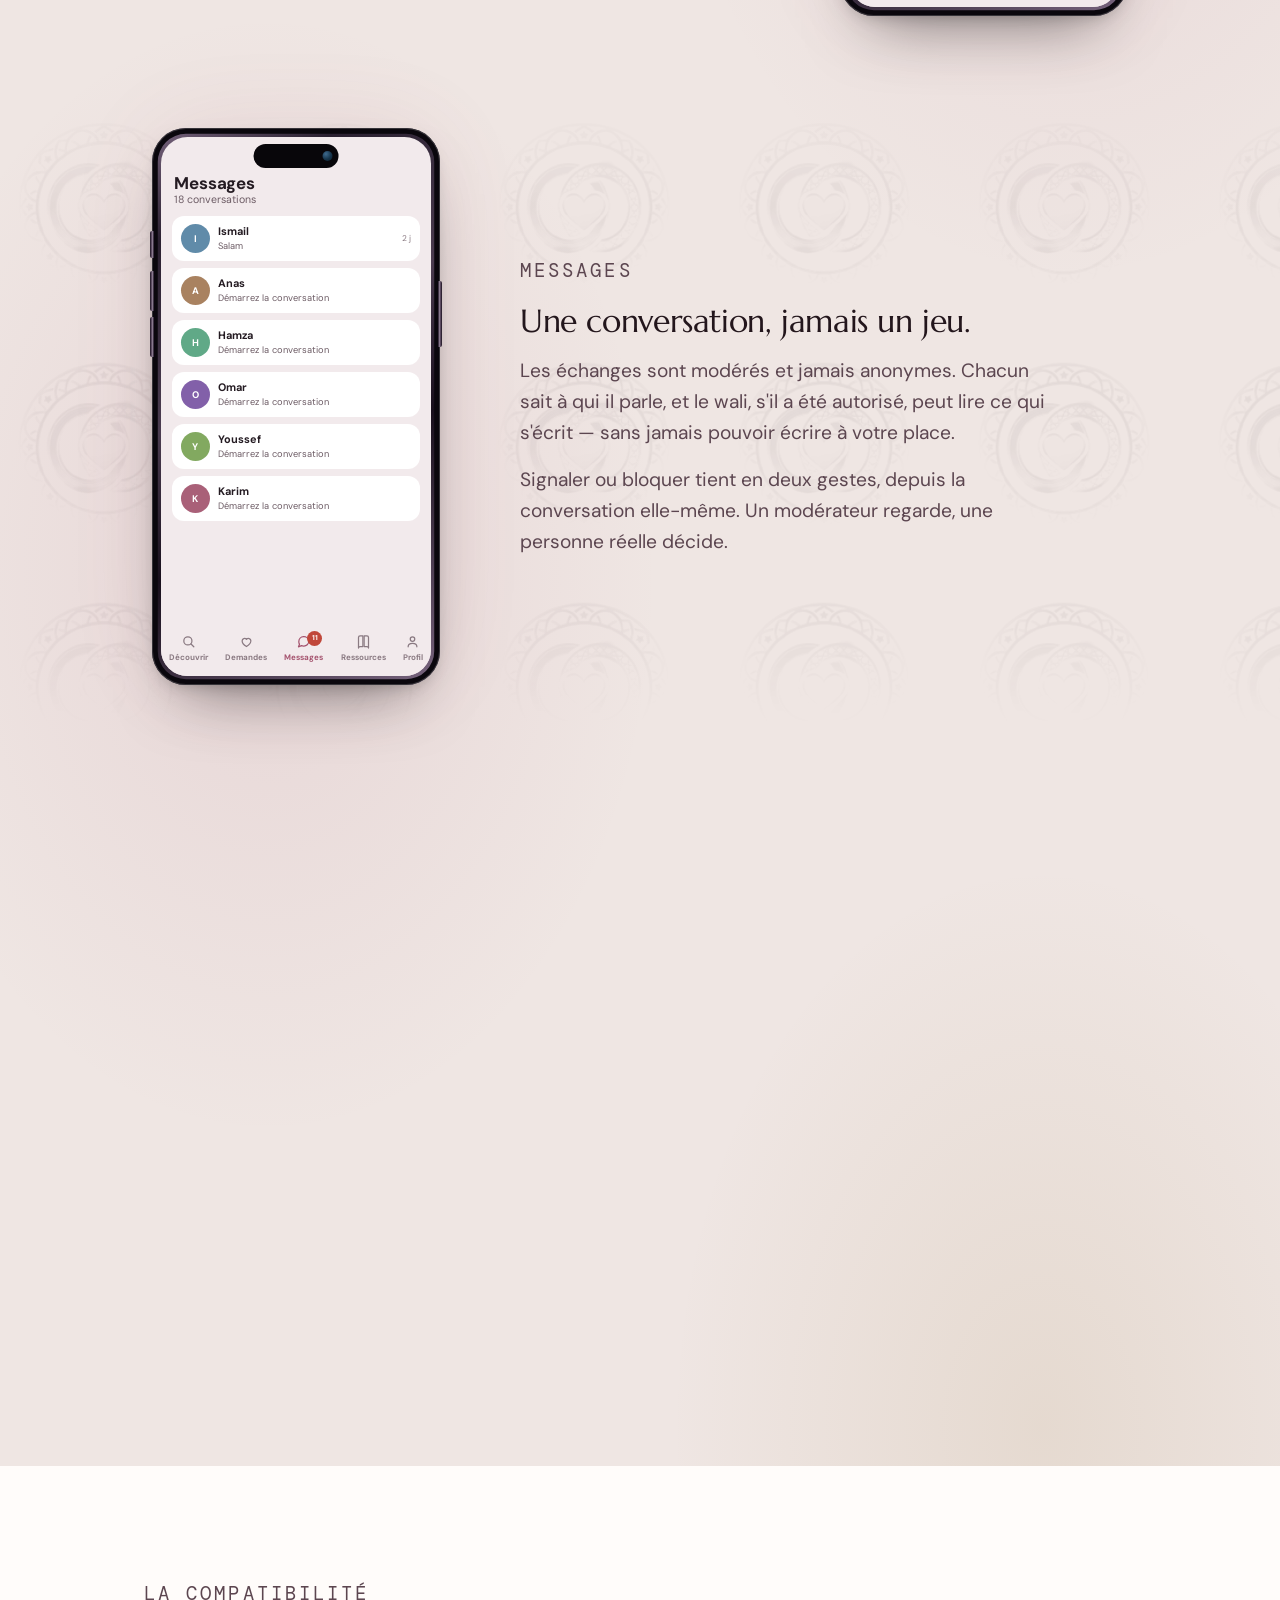
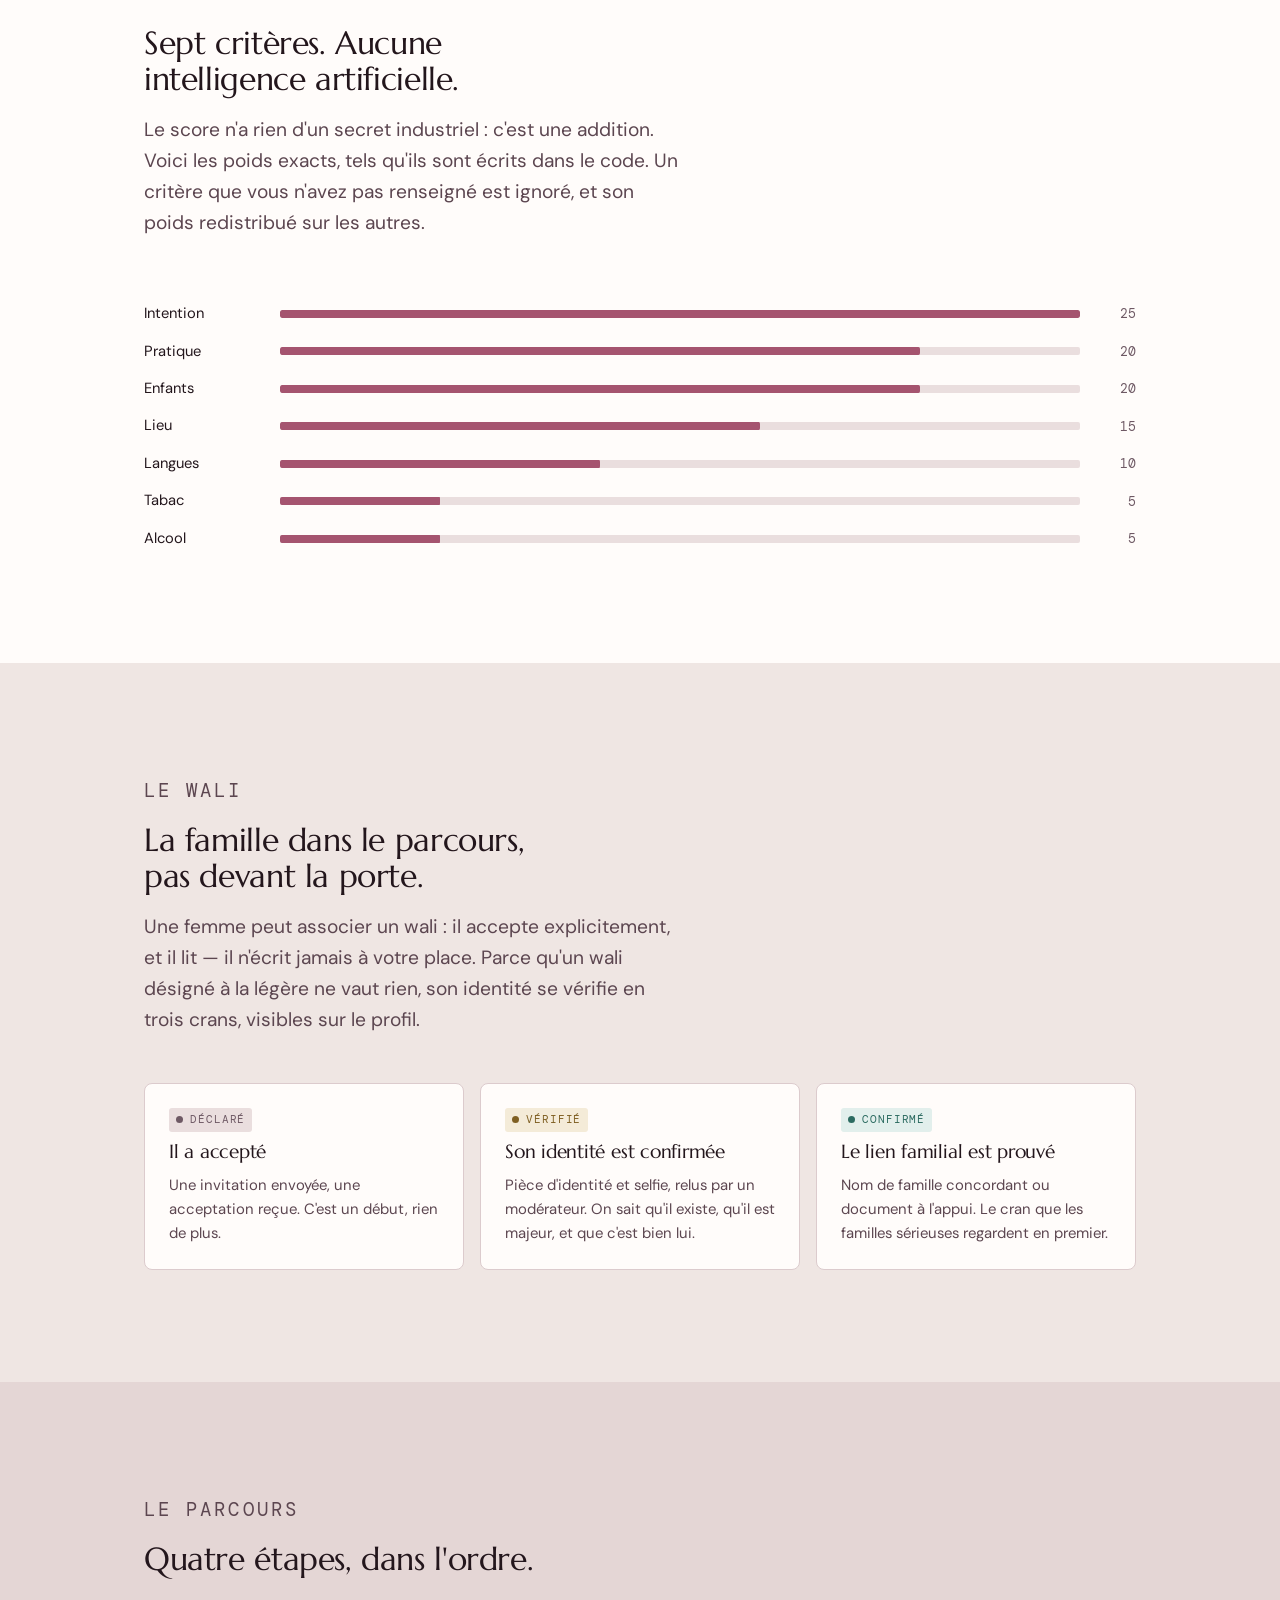
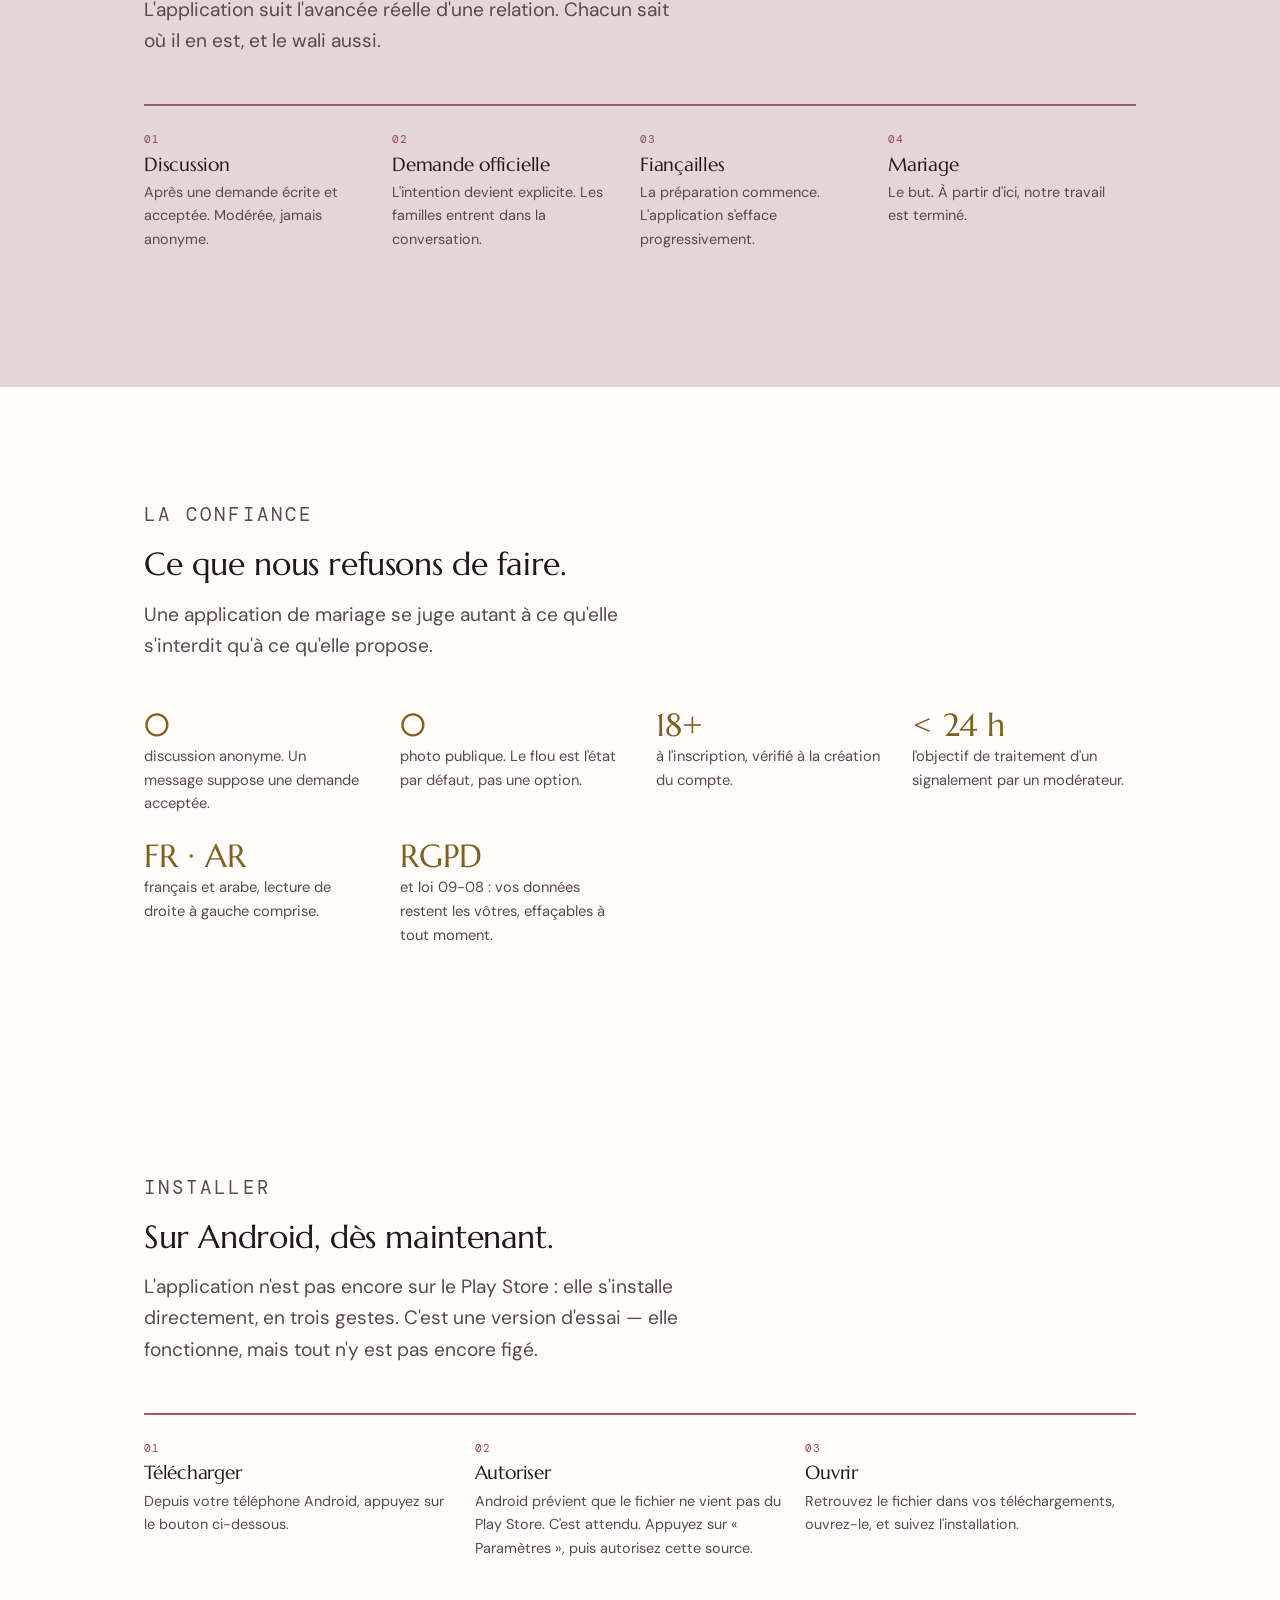
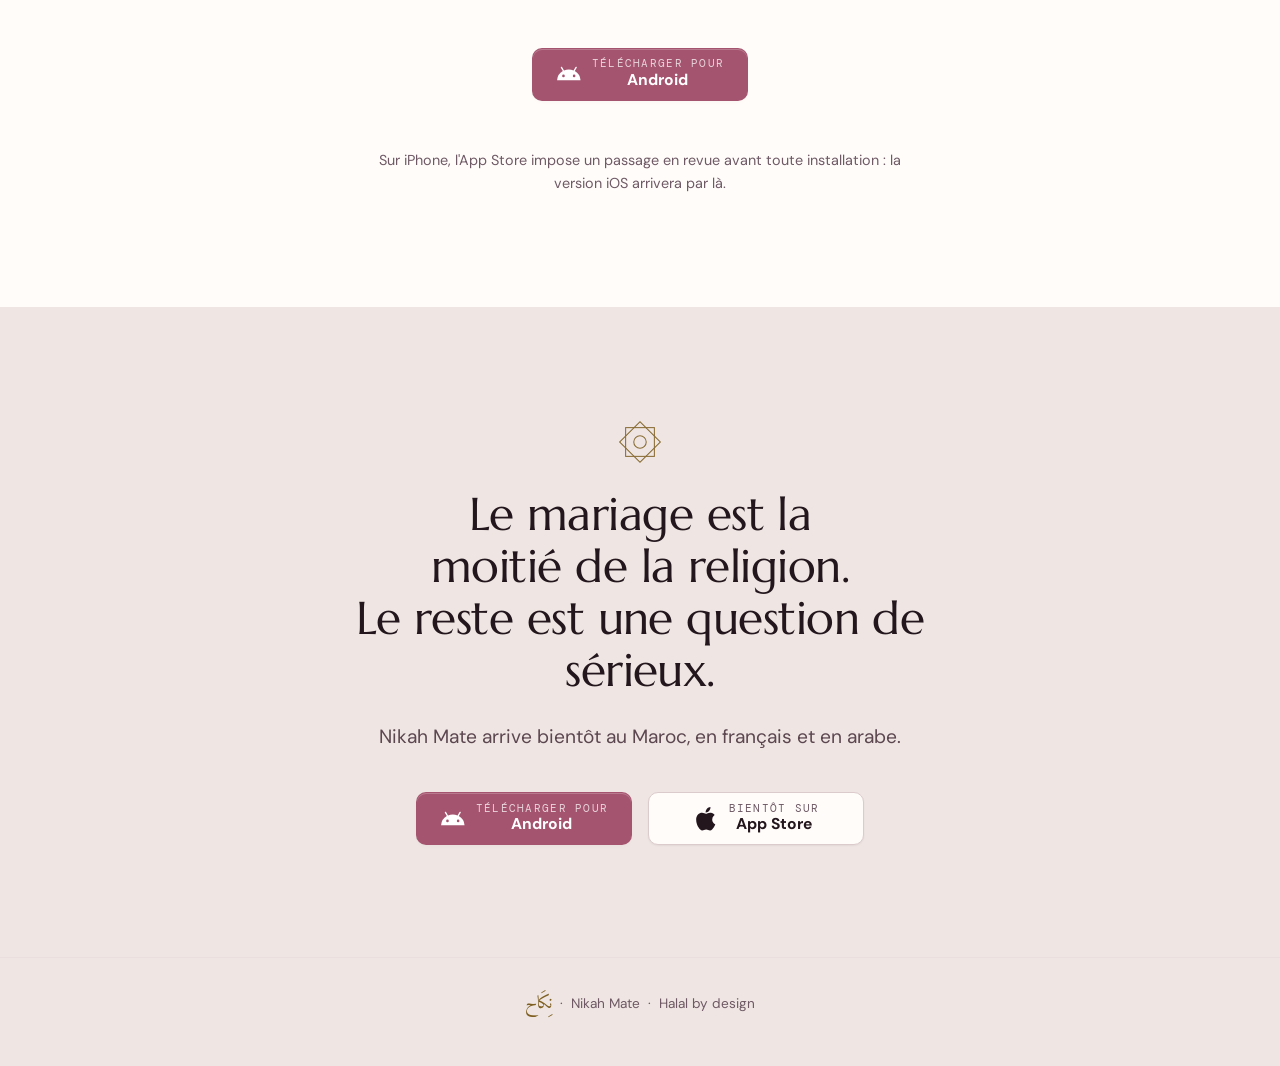
==== commit 3fc9ec85: "feat(i18n): add arabic version with rtl support" ====
--- a/index.html
+++ b/index.html
@@ -11,6 +11,12 @@
      domaine, ce sont ces trois lignes à changer : canonical, og:url,
      og:image. -->
 <link rel="canonical" href="https://nikah-mate.netlify.app/">
+
+<!-- Les deux versions de la même page. « x-default » désigne celle à
+     servir quand la langue du visiteur ne correspond à aucune des deux. -->
+<link rel="alternate" hreflang="fr" href="https://nikah-mate.netlify.app/">
+<link rel="alternate" hreflang="ar" href="https://nikah-mate.netlify.app/ar/">
+<link rel="alternate" hreflang="x-default" href="https://nikah-mate.netlify.app/">
 
 <meta property="og:type" content="website">
 <meta property="og:locale" content="fr_FR">
@@ -33,12 +39,17 @@
 
 <link rel="preconnect" href="https://fonts.googleapis.com">
 <link rel="preconnect" href="https://fonts.gstatic.com" crossorigin>
-<link rel="stylesheet" href="https://fonts.googleapis.com/css2?family=Amiri:wght@400;700&family=DM+Mono:wght@400;500&family=DM+Sans:opsz,wght@9..40,400;9..40,500;9..40,700&family=Marcellus&display=swap">
+<link rel="stylesheet" href="https://fonts.googleapis.com/css2?family=Amiri:wght@400;700&family=DM+Mono:wght@400;500&family=Noto+Sans+Arabic:wght@400;500;700&family=DM+Sans:opsz,wght@9..40,400;9..40,500;9..40,700&family=Marcellus&display=swap">
 
 <link rel="stylesheet" href="assets/styles.css">
 <script src="assets/app.js" defer></script>
 </head>
 <body>
+
+<nav class="langs" aria-label="Langue">
+  <a href="/" aria-current="true" lang="fr">FR</a>
+  <a href="/ar/" class="ar" lang="ar">العربية</a>
+</nav>
 
 <!-- ══ pictogrammes, définis une fois ══ -->
 <svg width="0" height="0" style="position:absolute" aria-hidden="true">
--- a/assets/styles.css
+++ b/assets/styles.css
@@ -189,6 +189,29 @@
 .prose p { color: var(--ink-soft); font-size: var(--t-1); }
 .prose h2 { font-size: var(--t-3); }
 
+
+/* ══════════════ SÉLECTEUR DE LANGUE ══════════════ */
+.langs {
+  position: fixed; top: var(--s-2); inset-inline-end: var(--s-2); z-index: 30;
+  display: flex; align-items: center; gap: 0.15rem;
+  background: var(--glass, var(--surface));
+  border: 1px solid var(--rule); border-radius: 999px;
+  padding: 0.2rem; box-shadow: 0 2px 8px -4px var(--shade);
+  backdrop-filter: blur(8px);
+}
+
+.langs a {
+  display: block; border-radius: 999px;
+  padding: 0.24rem 0.7rem;
+  font-size: 0.78rem; font-weight: 700;
+  color: var(--ink-soft); text-decoration: none;
+  transition: background 0.18s ease, color 0.18s ease;
+}
+
+.langs a:hover { color: var(--ink); }
+.langs a[aria-current="true"] { background: var(--rose-wash); color: var(--rose-ink); }
+.langs .ar { font-family: Amiri, serif; font-size: 0.92rem; }
+
 /* ══════════════ JAUGE DE LECTURE ══════════════ */
 .progress {
   position: fixed; inset: 0 0 auto 0; height: 2px;
@@ -275,29 +298,30 @@
 .hero-lede { font-size: var(--t-1); color: var(--ink-soft); }
 .hero-note {
   font-size: var(--t-0); color: var(--ink);
-  border-left: 2px solid var(--brass); padding-left: var(--s-2);
-}
-
-.cta-row { display: flex; flex-wrap: wrap; gap: var(--s-2); align-items: center; margin-top: var(--s-2); }
+  border-inline-start: 2px solid var(--brass); padding-inline-start: var(--s-2);
+}
+
+.cta-row { display: flex; flex-wrap: wrap; gap: var(--s-2); align-items: stretch; margin-top: var(--s-2); }
 
 .store {
   display: inline-flex; align-items: center; justify-content: center;
   gap: 0.65rem;
   border: 1px solid var(--rule); background: var(--surface); border-radius: 10px;
-  padding: 0.6rem 1.3rem; min-width: 11.5rem;
+  padding: 0.6rem 1.3rem; min-width: 13.5rem;
   line-height: 1.2; box-shadow: 0 1px 2px var(--shade);
   transition: transform 0.18s ease, box-shadow 0.18s ease, border-color 0.18s ease;
 }
 
 .store-ico { width: 1.6rem; height: 1.6rem; flex: none; }
 .store-tx { display: flex; flex-direction: column; align-items: center; text-align: center; }
+.store .small, .store .big { white-space: nowrap; }
 
 .store:hover { transform: translateY(-1px); border-color: var(--ink-mute); }
 .store:active { transform: none; }
 
-@media (max-width: 26rem) {
-  .store { min-width: 0; flex: 1; }
-  .cta-row { width: 100%; }
+@media (max-width: 28rem) {
+  .cta-row { width: 100%; flex-direction: column; align-items: stretch; }
+  .store { min-width: 0; width: 100%; }
 }
 .store .small {
   font-family: "DM Mono", ui-monospace, monospace; font-size: 0.66rem;
@@ -732,7 +756,7 @@
 .pmenu { display: flex; flex-direction: column; }
 .pmenu a, .pmenu div { display: flex; align-items: center; gap: 0.5rem; padding: 0.5rem 0; font-size: 0.65rem; font-weight: 600; color: var(--a-ink); border-top: 1px solid var(--a-line); }
 .pmenu div:first-child { border-top: 0; }
-.pmenu .ch { margin-left: auto; color: var(--a-faint); }
+.pmenu .ch { margin-inline-start: auto; color: var(--a-faint); }
 
 /* ══════════════ POIDS DE COMPATIBILITÉ ══════════════ */
 .weights { display: flex; flex-direction: column; gap: 0.85rem; margin-top: var(--s-2); }
@@ -746,7 +770,7 @@
   transition-delay: calc(var(--i, 0) * 110ms);
 }
 .seen .w-fill { transform: scaleX(var(--w)); }
-.w-row .num { color: var(--ink-mute); font-size: 0.82rem; text-align: right; }
+.w-row .num { color: var(--ink-mute); font-size: 0.82rem; text-align: end; }
 @media (max-width: 30rem) { .w-row { grid-template-columns: 5.6rem 1fr 2.2rem; font-size: 0.85rem; } }
 
 /* ══════════════ LES TROIS CRANS DU WALI ══════════════ */
@@ -788,6 +812,54 @@
   color: var(--ink-mute); font-size: 0.85rem;
   border-top: 1px solid var(--rule-soft); background: var(--ground);
 }
+
+
+/* ══════════════ ARABE (droite à gauche) ══════════════
+   La bascule tient dans « dir="rtl" » sur <html> : flex et grid se
+   retournent d'eux-mêmes. Ne restent que la typographie et une poignée
+   d'éléments dont le sens ne doit PAS suivre celui du texte. */
+[lang="ar"] { --t-5: clamp(2.6rem, 6.8vw, 5.4rem); }
+
+[lang="ar"] body {
+  font-family: "Noto Sans Arabic", "DM Sans", "Segoe UI", system-ui, sans-serif;
+  line-height: 1.85; /* l'arabe demande plus d'air entre les lignes */
+}
+
+[lang="ar"] h1,
+[lang="ar"] h2,
+[lang="ar"] h3 {
+  font-family: Amiri, "Noto Sans Arabic", Georgia, serif;
+  line-height: 1.4;
+  letter-spacing: 0;
+}
+
+/* Les petites capitales espacées n'existent pas en arabe : l'écriture est
+   liée, espacer les lettres la casse littéralement. */
+[lang="ar"] .eyebrow,
+[lang="ar"] .store .small,
+[lang="ar"] .tier .chip {
+  letter-spacing: 0;
+  text-transform: none;
+  font-family: "Noto Sans Arabic", "DM Mono", monospace;
+}
+
+/* Les chiffres, eux, restent en caractères latins. */
+[lang="ar"] .mono,
+[lang="ar"] .w-row .num,
+[lang="ar"] .step .n,
+[lang="ar"] .fact .big { font-family: "DM Mono", ui-monospace, monospace; }
+
+/* Le chevron des menus pointe vers l'avant : il doit se retourner. */
+[dir="rtl"] .pmenu .ch { transform: scaleX(-1); }
+
+/* ⚠️ LE TÉLÉPHONE NE SE RETOURNE PAS.
+   C'est la photo d'un objet réel : ses boutons, son îlot et son ombre
+   restent où ils sont, quelle que soit la langue. Les règles du boîtier
+   emploient des propriétés physiques (left/right), qui ignorent « dir » —
+   rien à faire pour elles. Seul le CONTENU de l'écran suit le texte. */
+[dir="rtl"] .ph-screen { direction: rtl; }
+[dir="rtl"] .dphoto .lock { left: auto; right: 0.55rem; }
+[dir="rtl"] .ph-tab .nb { right: auto; left: 50%; margin-right: 0; margin-inline-start: -1.15rem; }
 
 /* ══════════════ TÉLÉPHONES ══════════════
    Les respirations du bureau (7rem entre les sections) coûtent un demi-écran
